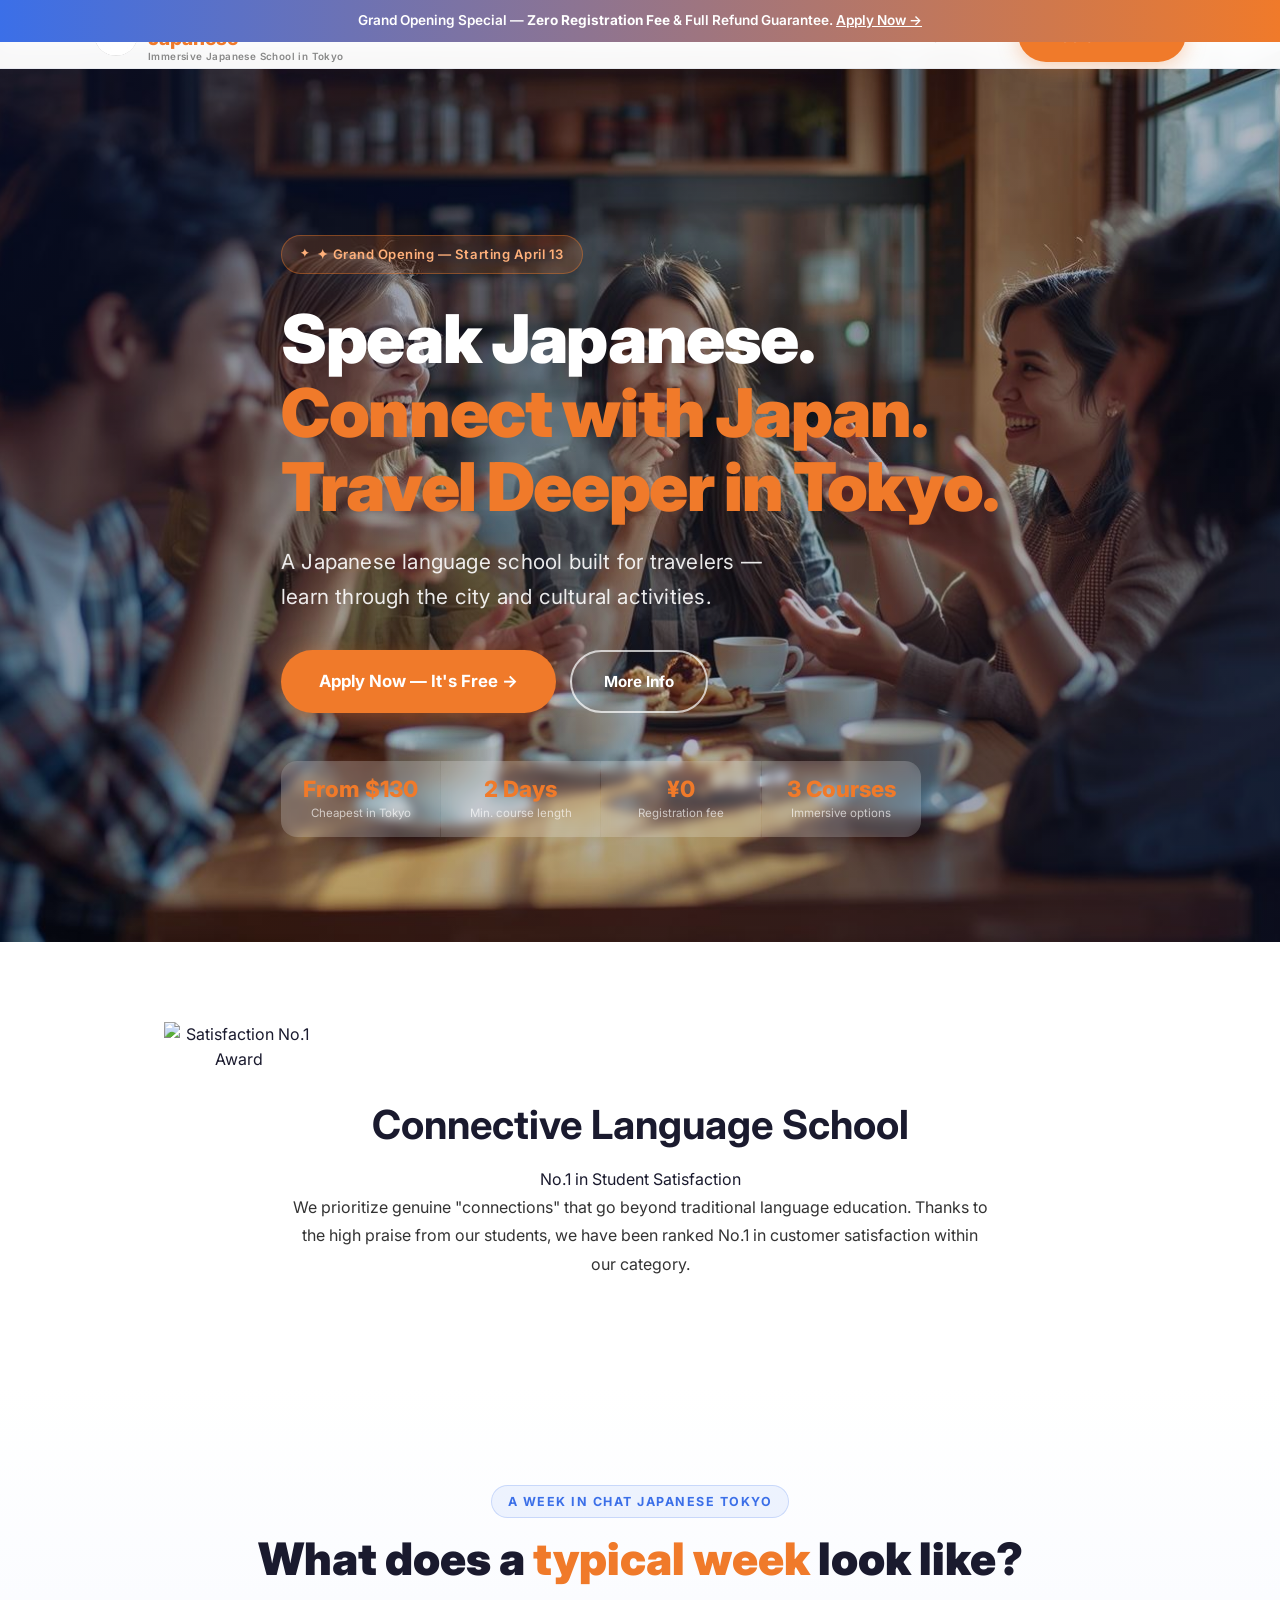
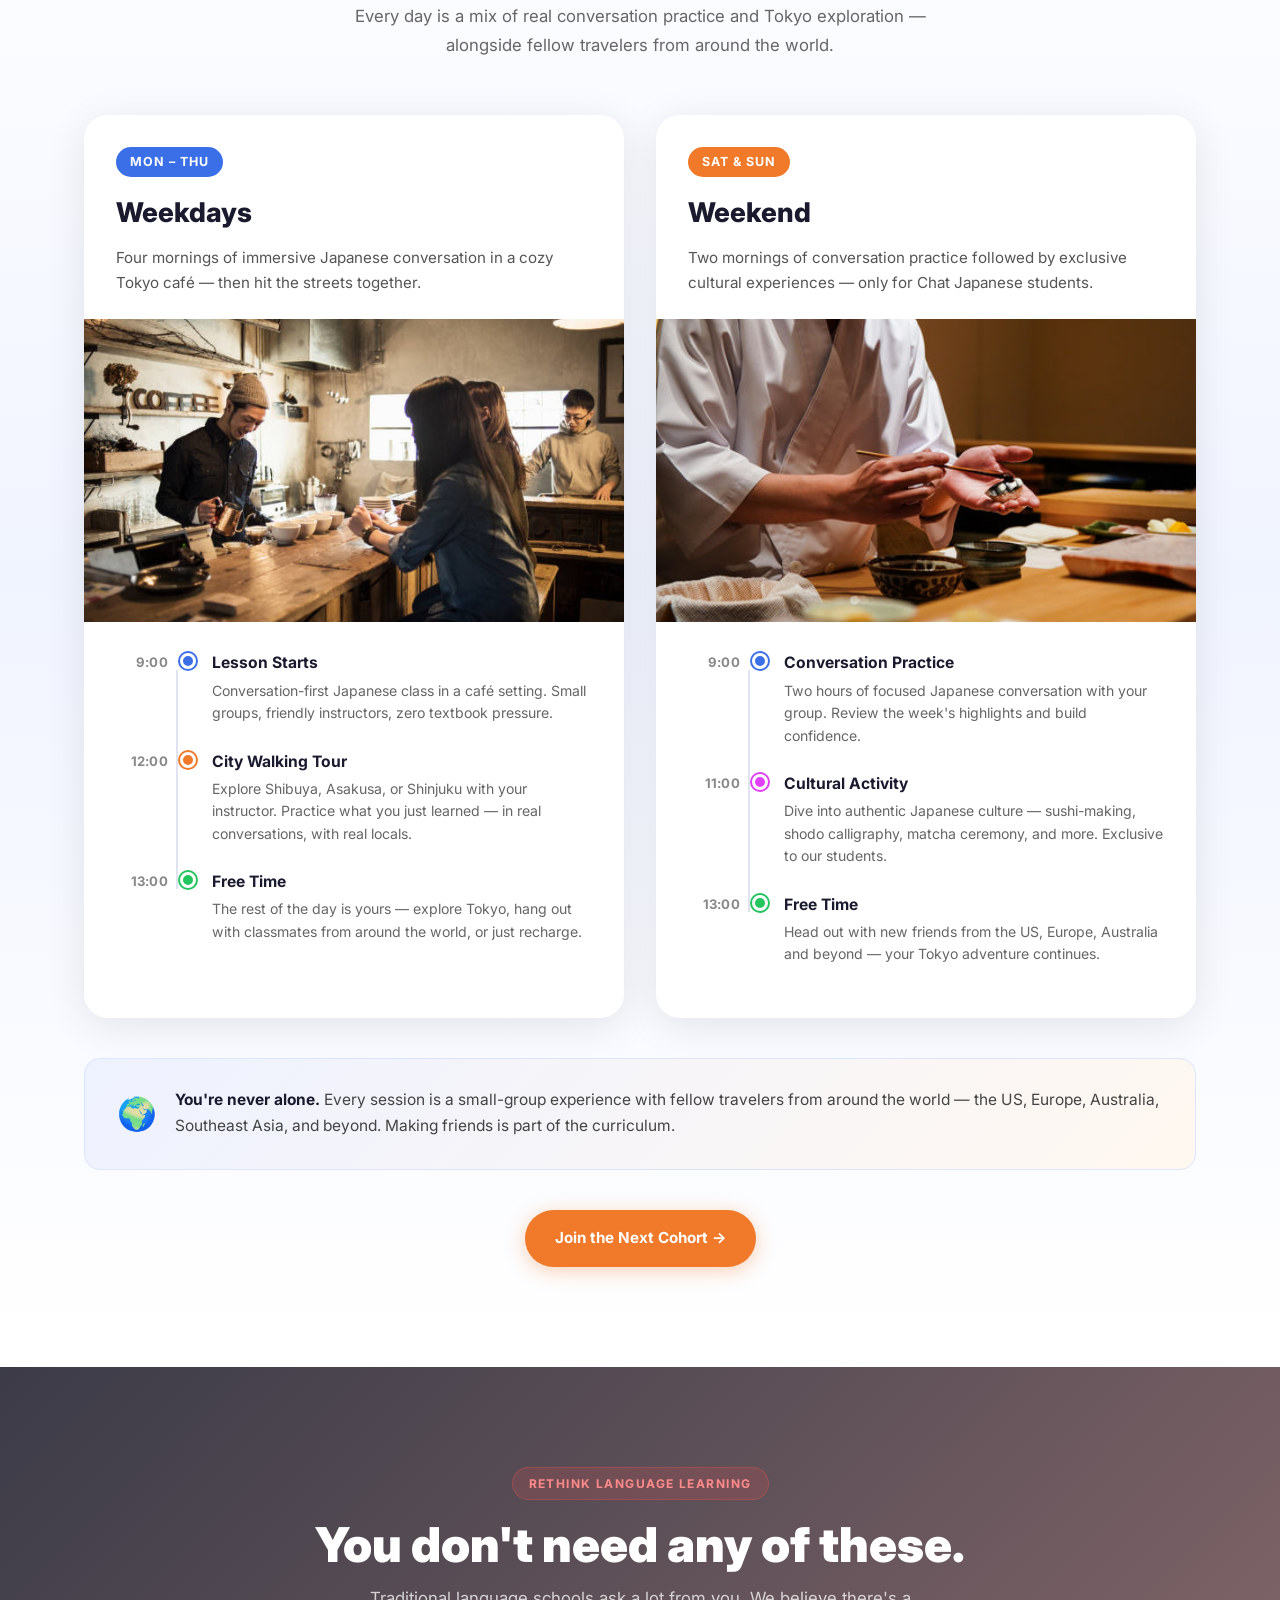
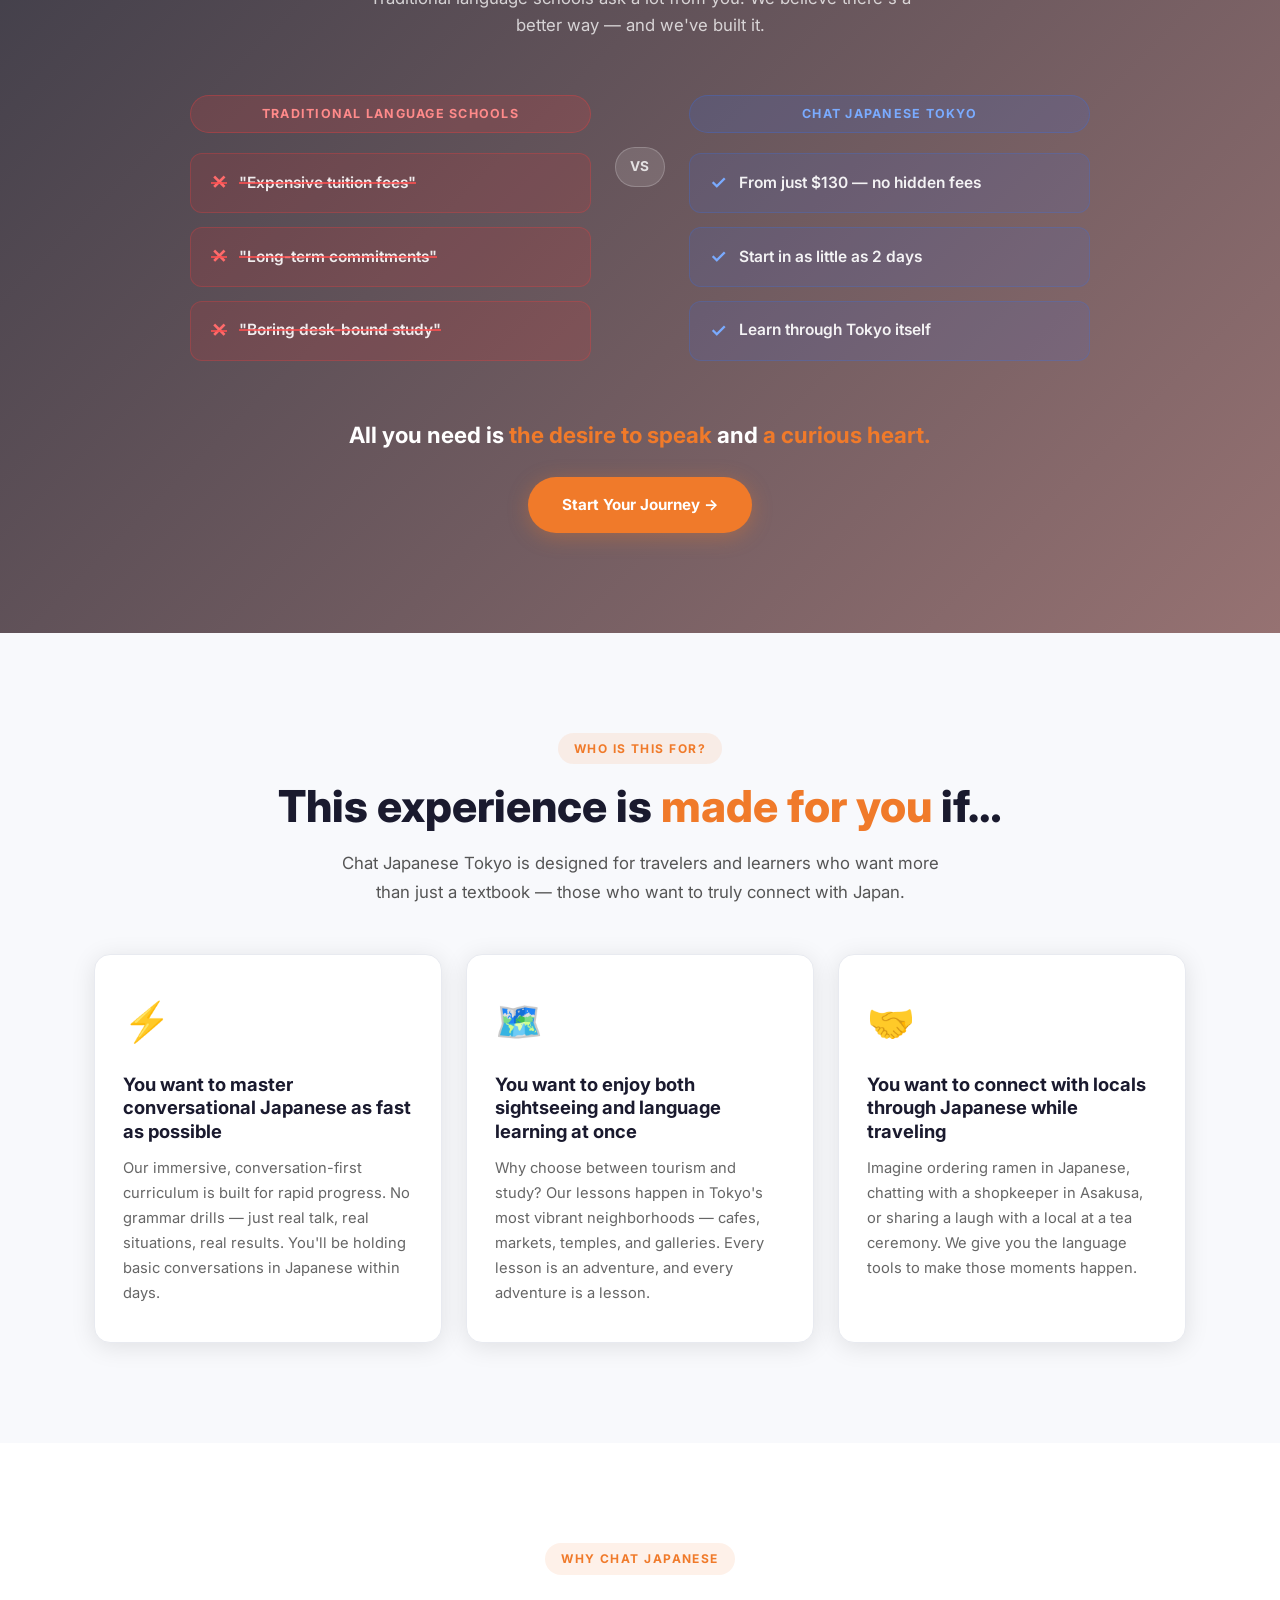
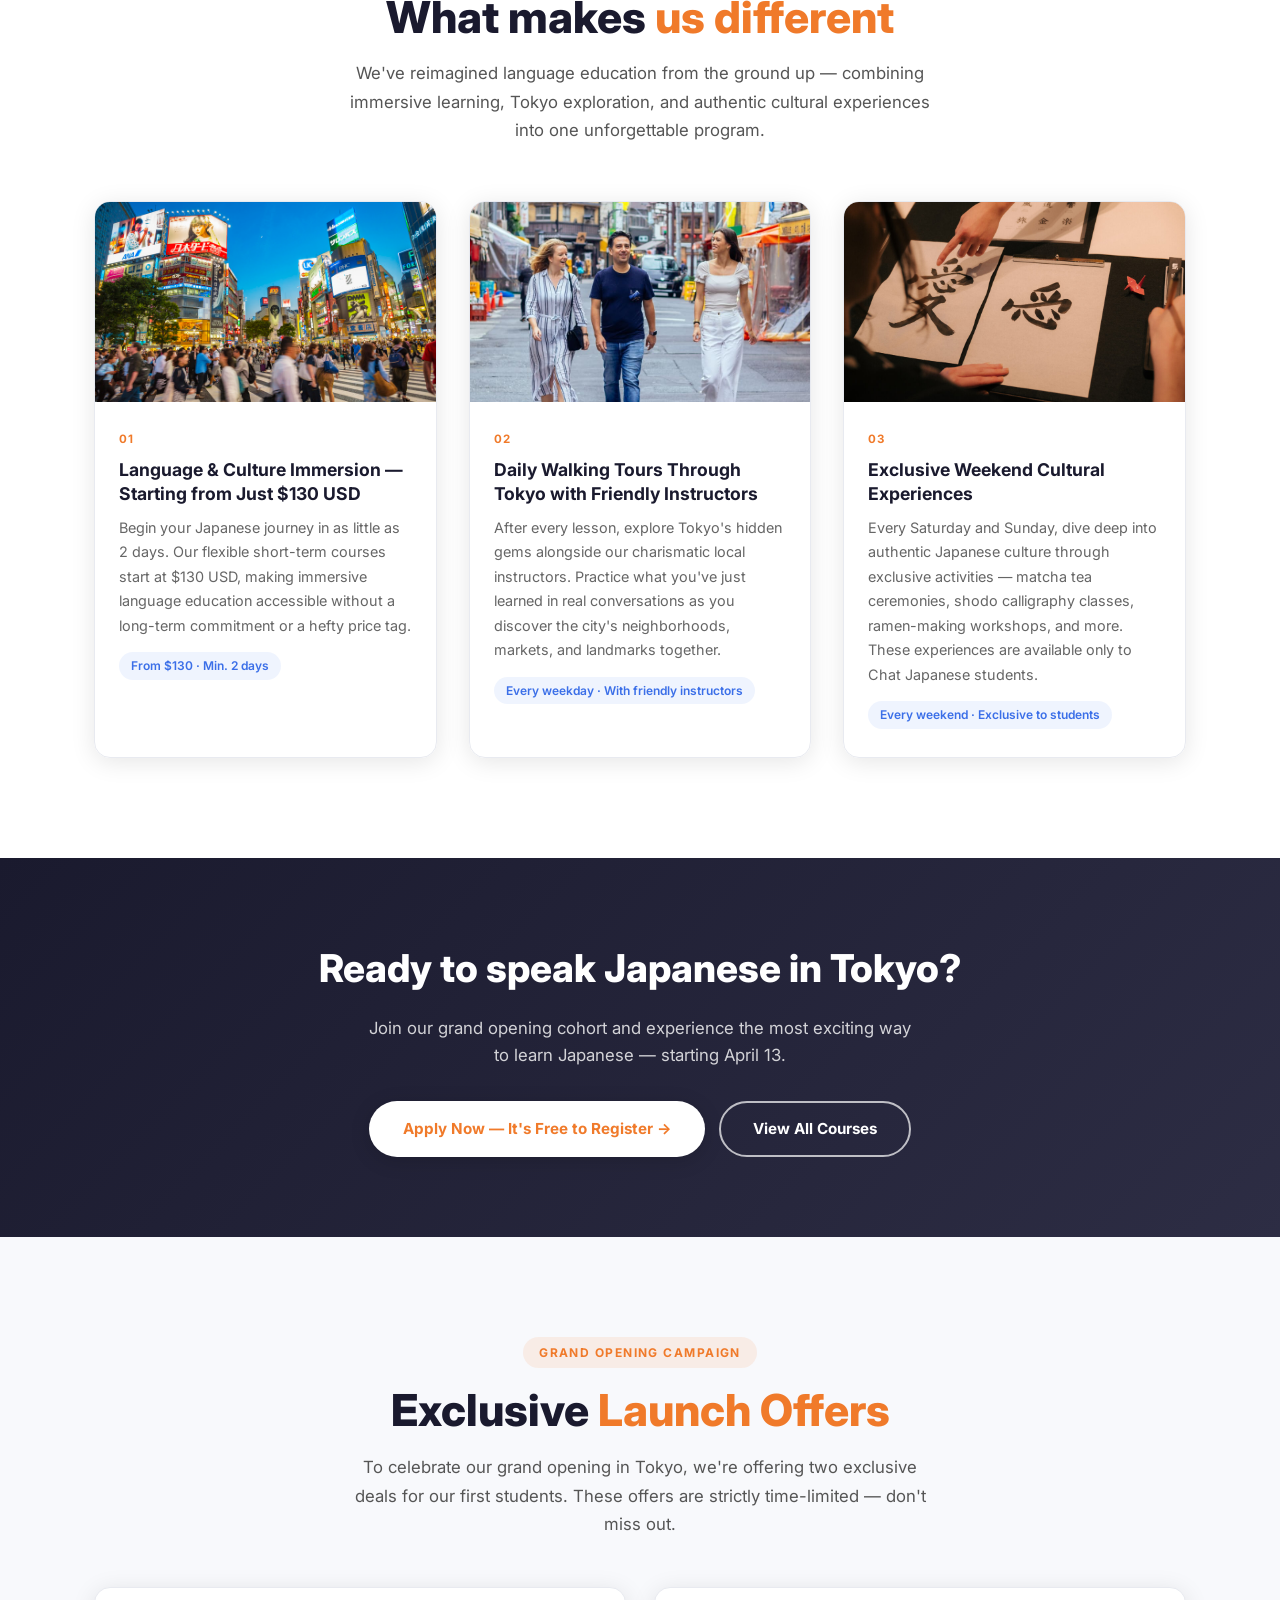
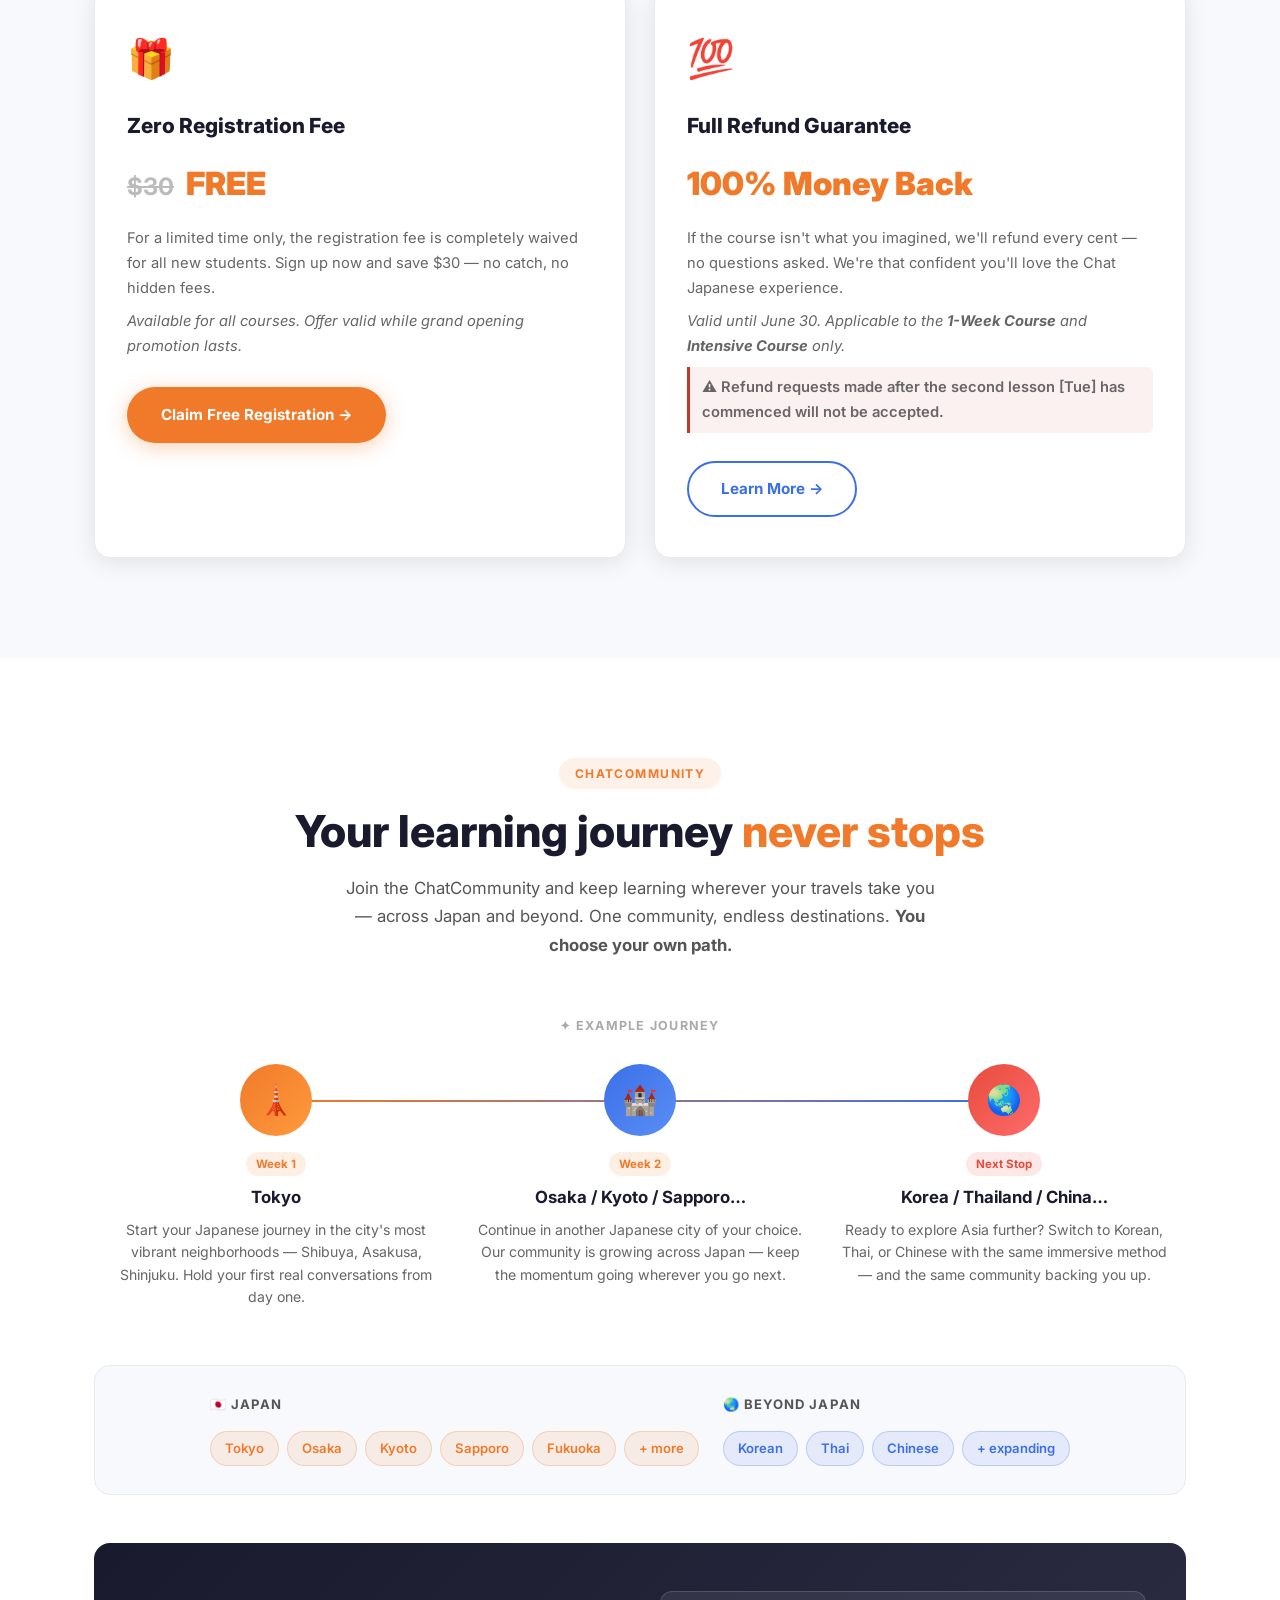
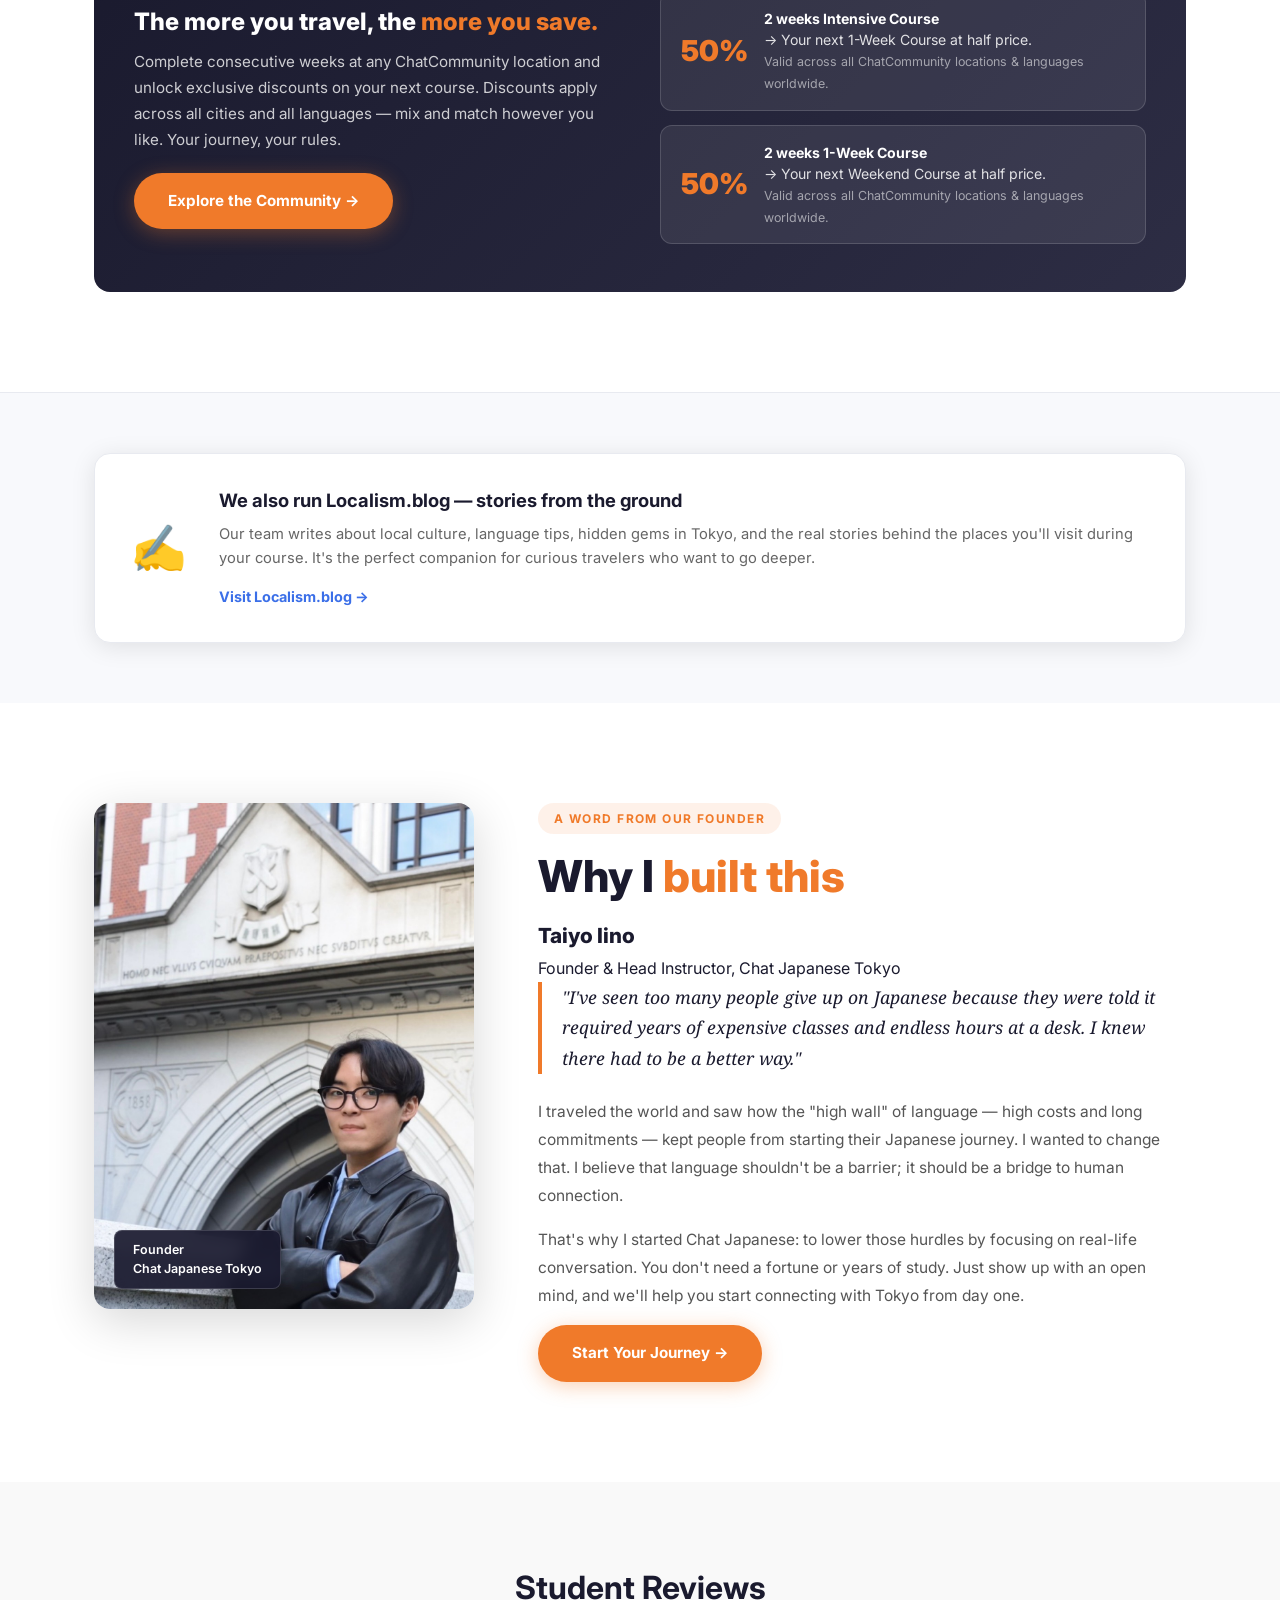
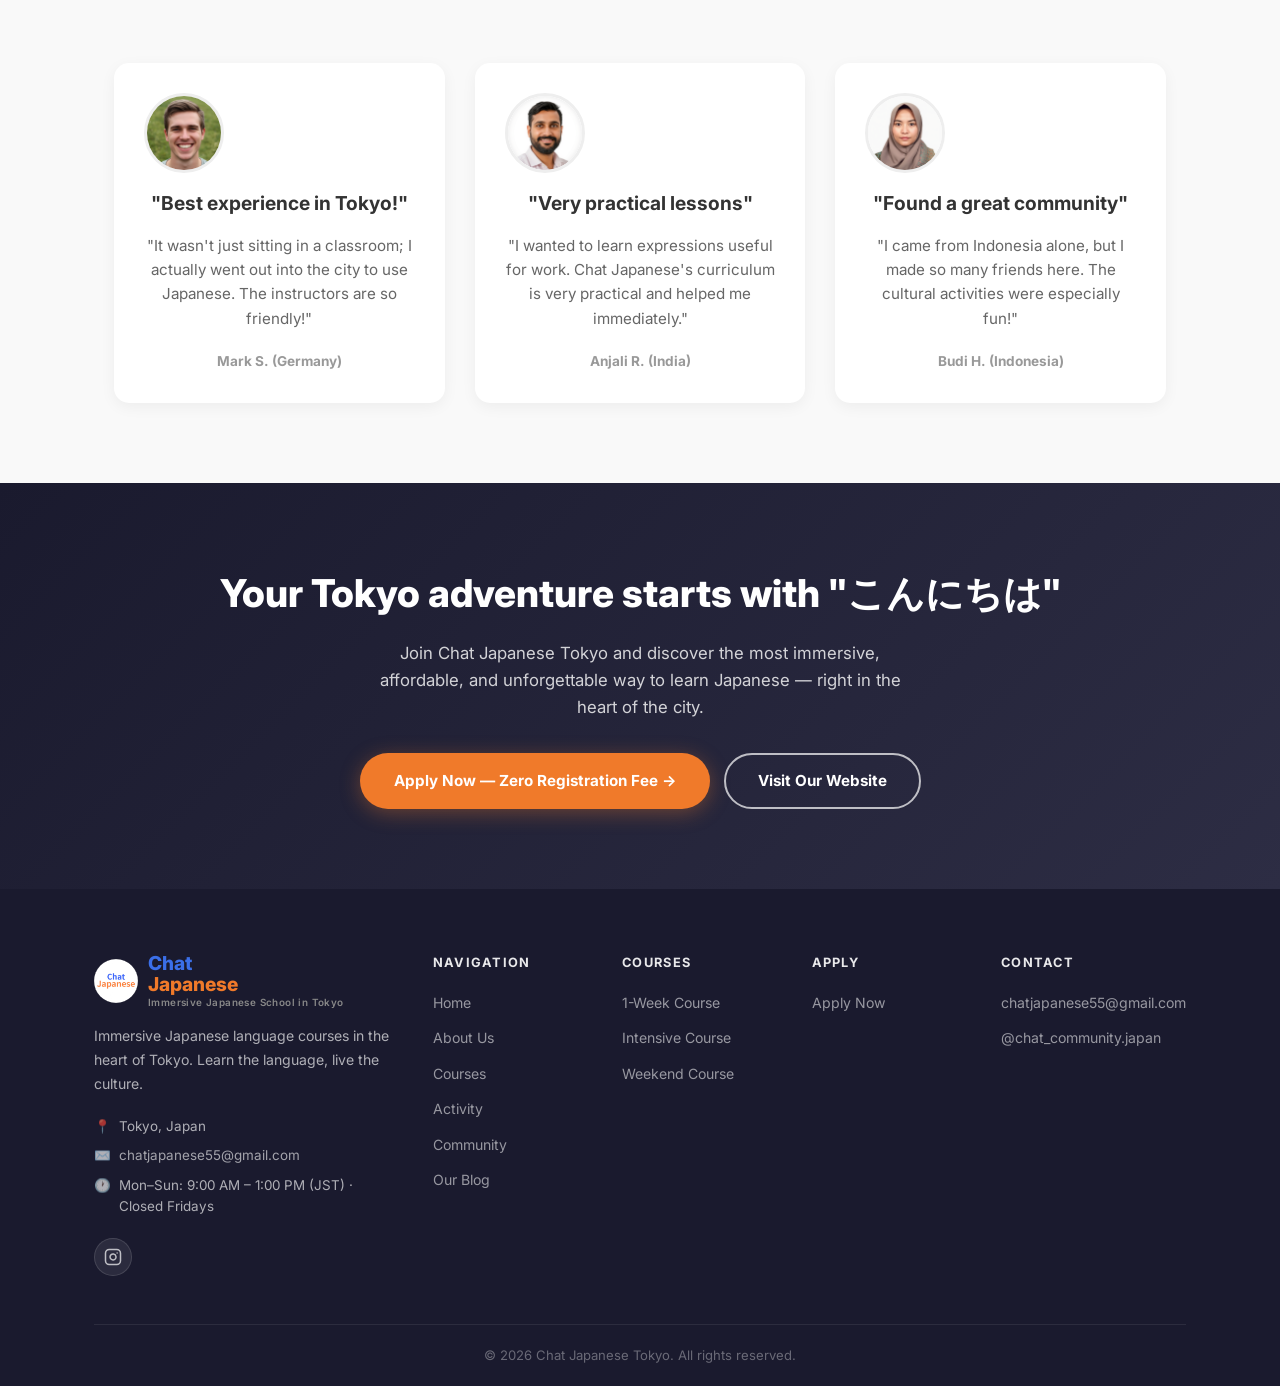
==== index.html @ 1a98b037 "Update index.html" ====
<!DOCTYPE html>
<html lang="en">
<head>
  <!-- Google Tag Manager -->
<script>(function(w,d,s,l,i){w[l]=w[l]||[];w[l].push({'gtm.start':
new Date().getTime(),event:'gtm.js'});var f=d.getElementsByTagName(s)[0],
j=d.createElement(s),dl=l!='dataLayer'?'&l='+l:'';j.async=true;j.src=
'https://www.googletagmanager.com/gtm.js?id='+i+dl;f.parentNode.insertBefore(j,f);
})(window,document,'script','dataLayer','GTM-TGNS5HM5');</script>
<!-- End Google Tag Manager -->
  
  <meta charset="UTF-8" />
  <meta name="viewport" content="width=device-width, initial-scale=1.0" />
  <meta name="description" content="Chat Japanese Tokyo – Immersive Japanese language & cultural courses in Tokyo. Starting from $130 USD. No prior knowledge needed. Learn Japanese through real conversations, daily walking tours, and exclusive weekend cultural experiences." />
  <meta name="keywords" content="Japanese language school Tokyo, learn Japanese Tokyo, Japanese immersion course, Japanese conversation course, Tokyo language school, study Japanese Japan, Japanese culture experience, short-term Japanese course" />
  <meta name="author" content="Chat Japanese Tokyo" />
  <meta name="robots" content="index, follow" />

  <!-- Open Graph / Social -->
  <meta property="og:type" content="website" />
  <meta property="og:url" content="https://chat-japanese.com/" />
  <meta property="og:title" content="Chat Japanese Tokyo – Speak Japanese. Feel the Culture." />
  <meta property="og:description" content="Immersive Japanese language courses in Tokyo. From $130 USD. No boring classrooms — learn through real conversations, walking tours, and cultural experiences." />
  <meta property="og:image" content="https://chat-japanese.com/hero-main.jpg" />

  <!-- Twitter Card -->
  <meta name="twitter:card" content="summary_large_image" />
  <meta name="twitter:title" content="Chat Japanese Tokyo – Speak Japanese. Feel the Culture." />
  <meta name="twitter:description" content="Immersive Japanese language courses in Tokyo. From $130 USD. No boring classrooms." />

  <!-- Canonical -->
  <link rel="canonical" href="https://chat-japanese.com/" />

  <!-- Favicons -->
  <!-- Favicon & App Icons -->
  <!-- Standard favicon for browsers -->
  <link rel="icon" type="image/x-icon" href="favicon.ico" />
  <link rel="shortcut icon" type="image/x-icon" href="favicon.ico" />
  
  <!-- Apple Touch Icon for iOS -->
  <link rel="apple-touch-icon" href="apple-touch-icon.png" />
  
  <!-- Android Web App Manifest -->
  <link rel="manifest" href="site.webmanifest" />
  
  <!-- Microsoft Tile Icon -->
  <meta name="msapplication-config" content="browserconfig.xml" />
  
  <!-- Theme Color for Browser UI -->
  <meta name="theme-color" content="#0099CC" />
  <meta name="apple-mobile-web-app-capable" content="yes" />
  <meta name="apple-mobile-web-app-status-bar-style" content="black-translucent" />
  <meta name="apple-mobile-web-app-title" content="ChatJapanese" />

  <!-- Fonts -->
  <link rel="preconnect" href="https://fonts.googleapis.com" />
  <link rel="preconnect" href="https://fonts.gstatic.com" crossorigin />
  <link href="https://fonts.googleapis.com/css2?family=Inter:wght@300;400;500;600;700;800;900&family=Noto+Serif:ital,wght@0,400;0,700;1,400&display=swap" rel="stylesheet" />

  <!-- Stylesheet -->
  <link rel="stylesheet" href="style.css" />

  <title>Chat Japanese Tokyo – Learn Real Japanese & Explore Tokyo</title>
</head>

<body>
  <!-- Google Tag Manager (noscript) -->
<noscript><iframe src="https://www.googletagmanager.com/ns.html?id=GTM-TGNS5HM5"
height="0" width="0" style="display:none;visibility:hidden"></iframe></noscript>
<!-- End Google Tag Manager (noscript) -->

  <!-- Announcement Bar -->
  <div class="announce-bar" role="banner">
    Grand Opening Special — <strong>Zero Registration Fee</strong> &amp; Full Refund Guarantee. <a href="https://docs.google.com/forms/d/e/1FAIpQLSfkHWtR_-m0zMf8J9Bl-w-AbaISAtG7qYep2QEXBAYAstfRnA/viewform?usp=header" target="_blank" rel="noopener">Apply Now →</a>
  </div>

  <!-- Header -->
  <header class="header" id="header">
    <div class="container">
      <div class="header-inner">
        <a href="https://chat-japanese.com" target="_blank" rel="noopener" class="logo">
          <img src="favicon.jpg" alt="Chat Japanese Logo" />
          <span class="logo-text">
            <span class="logo-chat">Chat</span>
            <span class="logo-japanese">Japanese</span>
            <span class="logo-subtitle">Immersive Japanese School in Tokyo</span>
          </span>
        </a>
        <nav class="nav" aria-label="Main navigation">
          <a href="https://chat-japanese.com" target="_blank" rel="noopener">Home</a>
          <a href="https://chat-japanese.com/#about" target="_blank" rel="noopener">About Us</a>
          <a href="https://chat-japanese.com/#courses" target="_blank" rel="noopener">Courses</a>
          <a href="https://chat-japanese.com/#activity" target="_blank" rel="noopener">Activity</a>
          <a href="https://www.chat-japanese.com/community/index.html" target="_blank" rel="noopener">Community</a>
          <a href="https://www.chat-communityjapan.com/" target="_blank" rel="noopener">Our Blog</a>
        </nav>
        <div class="header-cta">
          <a href="https://chat-japanese.com/apply/apply.html" target="_blank" rel="noopener" class="btn btn-primary">Apply Now →</a>
        </div>
        <button class="hamburger" id="hamburger" aria-label="Open menu" aria-expanded="false">
          <span></span><span></span><span></span>
        </button>
      </div>
    </div>
  </header>

  <!-- Mobile Menu -->
  <div class="mobile-menu" id="mobileMenu" role="navigation" aria-label="Mobile navigation">
    <a href="https://chat-japanese.com" target="_blank" rel="noopener">Home</a>
    <a href="https://chat-japanese.com/#about" target="_blank" rel="noopener">About Us</a>
    <a href="https://chat-japanese.com/#courses" target="_blank" rel="noopener">Courses</a>
    <a href="https://chat-japanese.com/#activity" target="_blank" rel="noopener">Activity</a>
    <a href="https://www.chat-japanese.com/community/index.html" target="_blank" rel="noopener">Community</a>
    <a href="https://www.chat-communityjapan.com/" target="_blank" rel="noopener">Our Blog</a>
    <a href="https://chat-japanese.com/apply/apply.html" target="_blank" rel="noopener" class="btn btn-primary">Apply Now →</a>
  </div>

 <!-- ===== HERO (Main Visual — Happy cafe conversation scene) ===== -->
    <section class="hero" aria-label="Hero section">
      <div class="hero-bg" role="img" aria-label="Foreigners enjoying Japanese conversation with locals in a Tokyo cafe"></div>
      <div class="hero-overlay"></div>
      <div class="container">
        <div class="hero-content">
          <div class="hero-badge">✦ Grand Opening — Starting April 13</div>

          <h1 class="hero-title">
            Speak Japanese.<br />
            <em>Connect with Japan.</em><br />
            <em>Travel Deeper in Tokyo.</em>
          </h1>

          <p class="hero-sub">
            A Japanese language school built for travelers —<br />
            learn through the city and cultural activities.
          </p>

          <div class="hero-actions">
            <a href="https://chat-japanese.com/apply/apply.html" target="_blank" rel="noopener" class="btn btn-primary btn-lg">Apply Now — It's Free →</a>
            <a href="https://chat-japanese.com" target="_blank" rel="noopener" class="btn btn-outline-white">More Info</a>
          </div>

          <div class="hero-stats">
            <div class="hero-stat-item">
              <div class="hero-stat-value">From $130</div>
              <div class="hero-stat-label">Cheapest in Tokyo</div>
            </div>
            <div class="hero-stat-item">
              <div class="hero-stat-value">2 Days</div>
              <div class="hero-stat-label">Min. course length</div>
            </div>
            <div class="hero-stat-item">
              <div class="hero-stat-value">¥0</div>
              <div class="hero-stat-label">Registration fee</div>
            </div>
            <div class="hero-stat-item">
              <div class="hero-stat-value">3 Courses</div>
              <div class="hero-stat-label">Immersive options</div>
            </div>
          </div>
        </div>
      </div>
    </section>
 <body>
   
<!-- ===== No.1 Connective Language School ===== -->
 <section id="award-section" class="award-section">
  <div class="overlay"></div> <div class="container">
    <img src="path/to/award-shield.png" alt="Satisfaction No.1 Award" class="award-image">
    
    <h2 class="award-title">Connective Language School</h2>
    <p class="award-subtitle">No.1 in Student Satisfaction</p>
    
    <p class="description">
      We prioritize genuine "connections" that go beyond traditional language education. 
      Thanks to the high praise from our students, we have been ranked <span class="highlight">No.1</span> in customer satisfaction within our category.
    </p>
  </div>　
</section>
   
<!-- ===== A WEEK IN CHAT JAPANESE TOKYO ===== -->
<section class="week-section" id="week" aria-labelledby="week-title">
  <div class="container">
    <div class="text-center fade-up">
      <span class="section-label">A Week in Chat Japanese Tokyo</span>
      <h2 class="section-title" id="week-title">What does a <span>typical week</span> look like?</h2>
      <p class="section-sub">Every day is a mix of real conversation practice and Tokyo exploration — alongside fellow travelers from around the world.</p>
    </div>

    <div class="week-grid">

      <!-- WEEKDAYS -->
      <div class="week-col weekdays-col">
        <div class="week-col-header">
          <div class="week-col-tag">Mon – Thu</div>
          <h3 class="week-col-title">Weekdays</h3>
          <p class="week-col-desc">Four mornings of immersive Japanese conversation in a cozy Tokyo café — then hit the streets together.</p>
        </div>

        <div class="week-photo-wrap">
          <img src="week-cafe-lesson.jpg" alt="Students learning Japanese together in a Tokyo cafe" loading="lazy" />
        </div>

        <div class="week-timeline">
          <div class="week-tl-item">
            <div class="week-tl-time">9:00</div>
            <div class="week-tl-dot blue"></div>
            <div class="week-tl-body">
              <div class="week-tl-label">Lesson Starts</div>
              <div class="week-tl-desc">Conversation-first Japanese class in a café setting. Small groups, friendly instructors, zero textbook pressure.</div>
            </div>
          </div>
          <div class="week-tl-item">
            <div class="week-tl-time">12:00</div>
            <div class="week-tl-dot orange"></div>
            <div class="week-tl-body">
              <div class="week-tl-label">City Walking Tour</div>
              <div class="week-tl-desc">Explore Shibuya, Asakusa, or Shinjuku with your instructor. Practice what you just learned — in real conversations, with real locals.</div>
            </div>
          </div>
          <div class="week-tl-item">
            <div class="week-tl-time">13:00</div>
            <div class="week-tl-dot green"></div>
            <div class="week-tl-body">
              <div class="week-tl-label">Free Time</div>
              <div class="week-tl-desc">The rest of the day is yours — explore Tokyo, hang out with classmates from around the world, or just recharge.</div>
            </div>
          </div>
        </div>
      </div>

      <!-- WEEKEND -->
      <div class="week-col weekend-col">
        <div class="week-col-header">
          <div class="week-col-tag weekend-tag">Sat &amp; Sun</div>
          <h3 class="week-col-title">Weekend</h3>
          <p class="week-col-desc">Two mornings of conversation practice followed by exclusive cultural experiences — only for Chat Japanese students.</p>
        </div>

        <div class="week-photo-wrap">
          <img src="week-sushi.jpg" alt="Sushi making class with instructor in Tokyo" loading="lazy" />
        </div>

        <div class="week-timeline">
          <div class="week-tl-item">
            <div class="week-tl-time">9:00</div>
            <div class="week-tl-dot blue"></div>
            <div class="week-tl-body">
              <div class="week-tl-label">Conversation Practice</div>
              <div class="week-tl-desc">Two hours of focused Japanese conversation with your group. Review the week's highlights and build confidence.</div>
            </div>
          </div>
          <div class="week-tl-item">
            <div class="week-tl-time">11:00</div>
            <div class="week-tl-dot pink"></div>
            <div class="week-tl-body">
              <div class="week-tl-label">Cultural Activity</div>
              <div class="week-tl-desc">Dive into authentic Japanese culture — sushi-making, shodo calligraphy, matcha ceremony, and more. Exclusive to our students.</div>
            </div>
          </div>
          <div class="week-tl-item">
            <div class="week-tl-time">13:00</div>
            <div class="week-tl-dot green"></div>
            <div class="week-tl-body">
              <div class="week-tl-label">Free Time</div>
              <div class="week-tl-desc">Head out with new friends from the US, Europe, Australia and beyond — your Tokyo adventure continues.</div>
            </div>
          </div>
        </div>
      </div>

    </div><!-- /week-grid -->

    <div class="week-group-note fade-up">
      <div class="week-group-icon">🌍</div>
      <div>
        <strong>You're never alone.</strong>
        Every session is a small-group experience with fellow travelers from around the world — the US, Europe, Australia, Southeast Asia, and beyond. Making friends is part of the curriculum.
      </div>
    </div>

    <div class="text-center fade-up" style="margin-top:40px">
      <a href="https://chat-japanese.com/apply/apply.html" target="_blank" rel="noopener" class="btn btn-primary">Join the Next Cohort →</a>
    </div>
  </div>
</section>


    <!-- ===== STOP SECTION (2nd visual — 悩んでいる女性背景) ===== -->
    <section class="stop-section" id="stop" aria-labelledby="stop-title">
      <div class="stop-overlay"></div>
      <div class="container stop-content">
        <div class="stop-intro fade-up">
          <span class="section-label">Rethink Language Learning</span>
          <h2 id="stop-title">You don't need any of these.</h2>
          <p>Traditional language schools ask a lot from you. We believe there's a better way — and we've built it.</p>
        </div>

        <div class="stop-compare fade-up">
          <!-- Left: Traditional (BAD) -->
          <div>
            <div class="stop-col-label old">Traditional Language Schools</div>
            <div class="stop-col">
              <div class="stop-item bad">
                <span class="stop-icon">✕</span>
                <span>"Expensive tuition fees"</span>
              </div>
              <div class="stop-item bad">
                <span class="stop-icon">✕</span>
                <span>"Long-term commitments"</span>
              </div>
              <div class="stop-item bad">
                <span class="stop-icon">✕</span>
                <span>"Boring desk-bound study"</span>
              </div>
            </div>
          </div>

          <!-- Center: VS -->
          <div class="stop-vs">
            <div class="stop-vs-badge">VS</div>
          </div>

          <!-- Right: Chat Japanese (GOOD) -->
          <div>
            <div class="stop-col-label new">Chat Japanese Tokyo</div>
            <div class="stop-col">
              <div class="stop-item good">
                <span class="stop-icon">✓</span>
                <span>From just $130 — no hidden fees</span>
              </div>
              <div class="stop-item good">
                <span class="stop-icon">✓</span>
                <span>Start in as little as 2 days</span>
              </div>
              <div class="stop-item good">
                <span class="stop-icon">✓</span>
                <span>Learn through Tokyo itself</span>
              </div>
            </div>
          </div>
        </div>

        <div class="stop-cta fade-up">
          <p>All you need is <em>the desire to speak</em> and <em>a curious heart.</em></p>
          <a href="https://chat-japanese.com/apply/apply.html" target="_blank" rel="noopener" class="btn btn-primary">Start Your Journey →</a>
        </div>
      </div>
    </section>

    <!-- ===== WHO IS IT FOR ===== -->
    <section class="for-who" id="for-who" aria-labelledby="for-who-title">
      <div class="container">
        <div class="text-center fade-up">
          <span class="section-label">Who Is This For?</span>
          <h2 class="section-title" id="for-who-title">This experience is <span>made for you</span> if…</h2>
          <p class="section-sub">Chat Japanese Tokyo is designed for travelers and learners who want more than just a textbook — those who want to truly connect with Japan.</p>
        </div>
        <div class="for-who-grid">
          <div class="for-who-card fade-up">
            <div class="for-who-icon">⚡</div>
            <h3>You want to master conversational Japanese as fast as possible</h3>
            <p>Our immersive, conversation-first curriculum is built for rapid progress. No grammar drills — just real talk, real situations, real results. You'll be holding basic conversations in Japanese within days.</p>
          </div>
          <div class="for-who-card fade-up">
            <div class="for-who-icon">🗺️</div>
            <h3>You want to enjoy both sightseeing and language learning at once</h3>
            <p>Why choose between tourism and study? Our lessons happen in Tokyo's most vibrant neighborhoods — cafes, markets, temples, and galleries. Every lesson is an adventure, and every adventure is a lesson.</p>
          </div>
          <div class="for-who-card fade-up">
            <div class="for-who-icon">🤝</div>
            <h3>You want to connect with locals through Japanese while traveling</h3>
            <p>Imagine ordering ramen in Japanese, chatting with a shopkeeper in Asakusa, or sharing a laugh with a local at a tea ceremony. We give you the language tools to make those moments happen.</p>
          </div>
        </div>
      </div>
    </section>

    <!-- ===== BENEFITS ===== -->
    <section class="benefits" id="benefits" aria-labelledby="benefits-title">
      <div class="container">
        <div class="text-center fade-up">
          <span class="section-label">Why Chat Japanese</span>
          <h2 class="section-title" id="benefits-title">What makes <span>us different</span></h2>
          <p class="section-sub">We've reimagined language education from the ground up — combining immersive learning, Tokyo exploration, and authentic cultural experiences into one unforgettable program.</p>
        </div>
        <div class="benefits-grid">
          <div class="benefit-card fade-up">
            <img src="tokyo-city.jpg" alt="Tokyo cityscape" class="benefit-img" loading="lazy" />
            <div class="benefit-body">
              <div class="benefit-num">01</div>
              <h3>Language &amp; Culture Immersion — Starting from Just $130 USD</h3>
              <p>Begin your Japanese journey in as little as 2 days. Our flexible short-term courses start at $130 USD, making immersive language education accessible without a long-term commitment or a hefty price tag.</p>
              <span class="benefit-tag">From $130 · Min. 2 days</span>
            </div>
          </div>
          <div class="benefit-card fade-up">
            <img src="walking-tour.jpg" alt="Walking tour through Tokyo with instructor" class="benefit-img" loading="lazy" />
            <div class="benefit-body">
              <div class="benefit-num">02</div>
              <h3>Daily Walking Tours Through Tokyo with Friendly Instructors</h3>
              <p>After every lesson, explore Tokyo's hidden gems alongside our charismatic local instructors. Practice what you've just learned in real conversations as you discover the city's neighborhoods, markets, and landmarks together.</p>
              <span class="benefit-tag">Every weekday · With friendly instructors</span>
            </div>
          </div>
          <div class="benefit-card fade-up">
            <img src="tea-ceremony.jpg" alt="Matcha tea ceremony cultural experience" class="benefit-img" loading="lazy" />
            <div class="benefit-body">
              <div class="benefit-num">03</div>
              <h3>Exclusive Weekend Cultural Experiences</h3>
              <p>Every Saturday and Sunday, dive deep into authentic Japanese culture through exclusive activities — matcha tea ceremonies, shodo calligraphy classes, ramen-making workshops, and more. These experiences are available only to Chat Japanese students.</p>
              <span class="benefit-tag">Every weekend · Exclusive to students</span>
            </div>
          </div>
        </div>
      </div>
    </section>

    <!-- ===== CTA BAND 1 ===== -->
    <section class="cta-band" style="background: linear-gradient(135deg, #1a1a2e 0%, #2d2d44 100%);" aria-label="Call to action">
      <div class="container">
        <h2>Ready to speak Japanese in Tokyo?</h2>
        <p>Join our grand opening cohort and experience the most exciting way to learn Japanese — starting April 13.</p>
        <div class="btn-group">
          <a href="https://chat-japanese.com/apply/apply.html" target="_blank" rel="noopener" class="btn btn-white">Apply Now — It's Free to Register →</a>
          <a href="https://chat-japanese.com/#courses" target="_blank" rel="noopener" class="btn btn-outline-white">View All Courses</a>
        </div>
      </div>
    </section>

    <!-- ===== CAMPAIGN ===== -->
    <section class="campaign" id="campaign" aria-labelledby="campaign-title">
      <div class="container">
        <div class="text-center fade-up">
          <span class="section-label">Grand Opening Campaign</span>
          <h2 class="section-title" id="campaign-title">Exclusive <span>Launch Offers</span></h2>
          <p class="section-sub">To celebrate our grand opening in Tokyo, we're offering two exclusive deals for our first students. These offers are strictly time-limited — don't miss out.</p>
        </div>
        <div class="campaign-grid">
          <!-- Campaign 1 -->
          <div class="campaign-card fade-up">
            <div class="campaign-icon">🎁</div>
            <h3>Zero Registration Fee</h3>
            <div class="campaign-price">
              <span class="price-old">$30</span>
              <span class="price-new">FREE</span>
            </div>
            <p>For a limited time only, the registration fee is completely waived for all new students. Sign up now and save $30 — no catch, no hidden fees.</p>
            <p class="campaign-note">Available for all courses. Offer valid while grand opening promotion lasts.</p>
            <a href="https://chat-japanese.com/apply/apply.html" target="_blank" rel="noopener" class="btn btn-primary" style="margin-top:20px;">Claim Free Registration →</a>
          </div>

          <!-- Campaign 2 -->
          <div class="campaign-card fade-up">
            <div class="campaign-icon">💯</div>
            <h3>Full Refund Guarantee</h3>
            <div class="campaign-price">
              <span class="price-new">100% Money Back</span>
            </div>
            <p>If the course isn't what you imagined, we'll refund every cent — no questions asked. We're that confident you'll love the Chat Japanese experience.</p>
            <p class="campaign-note">Valid until June 30. Applicable to the <strong>1-Week Course</strong> and <strong>Intensive Course</strong> only.</p>
            <p class="campaign-refund-note">⚠ Refund requests made after the second lesson [Tue] has commenced will not be accepted.</p>
            <a href="https://www.chat-japanese.com/" target="_blank" rel="noopener" class="btn btn-secondary" style="margin-top:20px;">Learn More →</a>
          </div>
        </div>
      </div>
    </section>

    <!-- ===== COMMUNITY SECTION ===== -->
    <section class="community-section" id="community" aria-labelledby="community-title">
      <div class="container">
        <div class="text-center fade-up">
          <span class="section-label">ChatCommunity</span>
          <h2 class="section-title" id="community-title">Your learning journey <span>never stops</span></h2>
          <p class="section-sub">Join the ChatCommunity and keep learning wherever your travels take you — across Japan and beyond. One community, endless destinations. <strong>You choose your own path.</strong></p>
        </div>

        <div class="community-journey">

          <!-- Example Journey -->
          <div class="community-example fade-up">
            <div class="community-example-label">✦ Example Journey</div>
            <div class="journey-steps">
              <div class="journey-step">
                <div class="journey-step-dot tokyo">🗼</div>
                <span class="step-tag japan">Week 1</span>
                <h3>Tokyo</h3>
                <p>Start your Japanese journey in the city's most vibrant neighborhoods — Shibuya, Asakusa, Shinjuku. Hold your first real conversations from day one.</p>
              </div>
              <div class="journey-step">
                <div class="journey-step-dot osaka">🏰</div>
                <span class="step-tag japan">Week 2</span>
                <h3>Osaka / Kyoto / Sapporo…</h3>
                <p>Continue in another Japanese city of your choice. Our community is growing across Japan — keep the momentum going wherever you go next.</p>
              </div>
              <div class="journey-step">
                <div class="journey-step-dot korea">🌏</div>
                <span class="step-tag korea">Next Stop</span>
                <h3>Korea / Thailand / China…</h3>
                <p>Ready to explore Asia further? Switch to Korean, Thai, or Chinese with the same immersive method — and the same community backing you up.</p>
              </div>
            </div>
          </div>

          <!-- Destination Tags -->
          <div class="community-tags-wrap fade-up">
            <div class="community-tags-group">
              <div class="community-tags-title">🇯🇵 Japan</div>
              <div class="community-tags">
                <span class="ctag">Tokyo</span>
                <span class="ctag">Osaka</span>
                <span class="ctag">Kyoto</span>
                <span class="ctag">Sapporo</span>
                <span class="ctag">Fukuoka</span>
                <span class="ctag">+ more</span>
              </div>
            </div>
            <div class="community-tags-group">
              <div class="community-tags-title">🌏 Beyond Japan</div>
              <div class="community-tags">
                <span class="ctag ctag-global">Korean</span>
                <span class="ctag ctag-global">Thai</span>
                <span class="ctag ctag-global">Chinese</span>
                <span class="ctag ctag-global">+ expanding</span>
              </div>
            </div>
          </div>

          <!-- Discount Box -->
          <div class="community-discount fade-up">
            <div>
              <h3>The more you travel, the <span>more you save.</span></h3>
              <p>Complete consecutive weeks at any ChatCommunity location and unlock exclusive discounts on your next course. Discounts apply across all cities and all languages — mix and match however you like. Your journey, your rules.</p>
              <a href="https://www.chat-japanese.com/community/index.html" target="_blank" rel="noopener" class="btn btn-primary">Explore the Community →</a>
            </div>
            <div class="discount-badges">
              <div class="discount-badge">
                <div class="discount-badge-pct">50%</div>
                <div class="discount-badge-text">
                  <strong>2 weeks Intensive Course</strong><br />
                  → Your next 1-Week Course at half price.<br />
                  <span style="font-size:0.78rem; color:rgba(255,255,255,0.55);">Valid across all ChatCommunity locations &amp; languages worldwide.</span>
                </div>
              </div>
              <div class="discount-badge">
                <div class="discount-badge-pct">50%</div>
                <div class="discount-badge-text">
                  <strong>2 weeks 1-Week Course</strong><br />
                  → Your next Weekend Course at half price.<br />
                  <span style="font-size:0.78rem; color:rgba(255,255,255,0.55);">Valid across all ChatCommunity locations &amp; languages worldwide.</span>
                </div>
              </div>
            </div>
          </div>
        </div>
      </div>
    </section>

    <!-- ===== BLOG SECTION ===== -->
    <section class="blog-section" id="blog" aria-labelledby="blog-title">
      <div class="container">
        <div class="blog-inner fade-up">
          <div class="blog-icon">✍️</div>
          <div class="blog-text">
            <h3 id="blog-title">We also run <strong>Localism.blog</strong> — stories from the ground</h3>
            <p>Our team writes about local culture, language tips, hidden gems in Tokyo, and the real stories behind the places you'll visit during your course. It's the perfect companion for curious travelers who want to go deeper.</p>
            <a href="https://www.chat-communityjapan.com/" target="_blank" rel="noopener" class="blog-link">Visit Localism.blog →</a>
          </div>
        </div>
      </div>
    </section>

    <!-- ===== FOUNDER ===== -->
    <section class="founder" id="founder" aria-labelledby="founder-title">
      <div class="container">
        <div class="founder-inner">
          <div class="founder-img-wrap fade-up">
            <img src="founder.jpg" alt="Taiyo Iino, Founder of Chat Japanese Tokyo" class="founder-img" loading="lazy" />
            <div class="founder-badge">
              Founder<br />Chat Japanese Tokyo
            </div>
          </div>
          <div class="founder-content fade-up">
            <span class="section-label">A Word from Our Founder</span>
            <h2 class="section-title" id="founder-title">Why I <span>built this</span></h2>
            <p class="founder-name">Taiyo Iino</p>
            <p class="founder-title-text">Founder &amp; Head Instructor, Chat Japanese Tokyo</p>
            <blockquote class="founder-quote">
              "I've seen too many people give up on Japanese because they were told it required years of expensive classes and endless hours at a desk. I knew there had to be a better way."
            </blockquote>
            <p class="founder-message">
              I traveled the world and saw how the "high wall" of language — high costs and long commitments — kept people from starting their Japanese journey. I wanted to change that. I believe that language shouldn't be a barrier; it should be a bridge to human connection.
            </p>
            <p class="founder-message">
              That's why I started Chat Japanese: to lower those hurdles by focusing on real-life conversation. You don't need a fortune or years of study. Just show up with an open mind, and we'll help you start connecting with Tokyo from day one.
            </p>
            <a href="https://chat-japanese.com/apply/apply.html" target="_blank" rel="noopener" class="btn btn-primary">Start Your Journey →</a>
          </div>
        </div>
      </div>
    </section>

     <!-- ===== review ===== -->
    <section id="review-section" class="review-section">
  <div class="container">
    <h2>Student Reviews</h2>
    <div class="review-container">
      
      <div class="review-box">
        <div class="icon-wrapper">
          <img src="student1.jpg" alt="Student from Europe">
        </div>
        <h3>"Best experience in Tokyo!"</h3>
        <p>"It wasn't just sitting in a classroom; I actually went out into the city to use Japanese. The instructors are so friendly!"</p>
        <span class="student-name">Mark S. (Germany)</span>
      </div>

      <div class="review-box">
        <div class="icon-wrapper">
          <img src="student2.jpg" alt="Student from India">
        </div>
        <h3>"Very practical lessons"</h3>
        <p>"I wanted to learn expressions useful for work. Chat Japanese's curriculum is very practical and helped me immediately."</p>
        <span class="student-name">Anjali R. (India)</span>
      </div>

      <div class="review-box">
        <div class="icon-wrapper">
          <img src="student3.jpg" alt="Student from Indonesia">
        </div>
        <h3>"Found a great community"</h3>
        <p>"I came from Indonesia alone, but I made so many friends here. The cultural activities were especially fun!"</p>
        <span class="student-name">Budi H. (Indonesia)</span>
      </div>

    </div>
  </div>
</section> 
   
    <!-- ===== FINAL CTA ===== -->
    <section class="cta-band" style="background: linear-gradient(135deg, #1a1a2e 0%, #2d2d44 100%);" aria-label="Final call to action">
      <div class="container">
        <h2>Your Tokyo adventure starts with "こんにちは"</h2>
        <p>Join Chat Japanese Tokyo and discover the most immersive, affordable, and unforgettable way to learn Japanese — right in the heart of the city.</p>
        <div class="btn-group">
          <a href="https://chat-japanese.com/apply/apply.html" target="_blank" rel="noopener" class="btn btn-primary">Apply Now — Zero Registration Fee →</a>
          <a href="https://chat-japanese.com" target="_blank" rel="noopener" class="btn btn-outline-white">Visit Our Website</a>
        </div>
      </div>
    </section>

  </main>

  <!-- Footer -->
  <footer class="footer" aria-label="Site footer">
    <div class="container">
      <div class="footer-grid">
        <div class="footer-brand">
          <a href="https://chat-japanese.com" target="_blank" rel="noopener" class="logo">
            <img src="favicon.jpg" alt="Chat Japanese Logo" />
            <span class="logo-text">
              <span class="logo-chat">Chat</span>
              <span class="logo-japanese">Japanese</span>
              <span class="logo-subtitle">Immersive Japanese School in Tokyo</span>
            </span>
          </a>
          <p>Immersive Japanese language courses in the heart of Tokyo. Learn the language, live the culture.</p>
          <div class="footer-contact-item"><span>📍</span><span>Tokyo, Japan</span></div>
          <div class="footer-contact-item"><span>✉️</span><a href="mailto:chatjapanese55@gmail.com" style="color:rgba(255,255,255,0.6);">chatjapanese55@gmail.com</a></div>
          <div class="footer-contact-item"><span>🕐</span><span>Mon–Sun: 9:00 AM – 1:00 PM (JST) · Closed Fridays</span></div>
          <div class="footer-social">
            <a href="https://www.instagram.com/chat_community.japan" target="_blank" rel="noopener" aria-label="Instagram">
              <svg xmlns="http://www.w3.org/2000/svg" width="18" height="18" viewBox="0 0 24 24" fill="none" stroke="currentColor" stroke-width="2" stroke-linecap="round" stroke-linejoin="round"><rect x="2" y="2" width="20" height="20" rx="5" ry="5"/><path d="M16 11.37A4 4 0 1 1 12.63 8 4 4 0 0 1 16 11.37z"/><line x1="17.5" y1="6.5" x2="17.51" y2="6.5"/></svg>
            </a>
          </div>
        </div>
        <div class="footer-col">
          <h4>Navigation</h4>
          <ul>
            <li><a href="https://chat-japanese.com" target="_blank" rel="noopener">Home</a></li>
            <li><a href="https://chat-japanese.com/#about" target="_blank" rel="noopener">About Us</a></li>
            <li><a href="https://chat-japanese.com/#courses" target="_blank" rel="noopener">Courses</a></li>
            <li><a href="https://chat-japanese.com/#activity" target="_blank" rel="noopener">Activity</a></li>
            <li><a href="https://www.chat-japanese.com/community/index.html" target="_blank" rel="noopener">Community</a></li>
            <li><a href="https://www.chat-communityjapan.com/" target="_blank" rel="noopener">Our Blog</a></li>
          </ul>
        </div>
        <div class="footer-col">
          <h4>Courses</h4>
          <ul>
            <li><a href="https://chat-japanese.com/#courses" target="_blank" rel="noopener">1-Week Course</a></li>
            <li><a href="https://chat-japanese.com/#courses" target="_blank" rel="noopener">Intensive Course</a></li>
            <li><a href="https://chat-japanese.com/#courses" target="_blank" rel="noopener">Weekend Course</a></li>
          </ul>
        </div>
        <div class="footer-col">
          <h4>Apply</h4>
          <ul>
            <li><a href="https://chat-japanese.com/apply/apply.html" target="_blank" rel="noopener">Apply Now</a></li>
          </ul>
        </div>
        <div class="footer-col">
          <h4>Contact</h4>
          <ul>
            <li><a href="mailto:chatjapanese55@gmail.com">chatjapanese55@gmail.com</a></li>
            <li><a href="https://www.instagram.com/chat_community.japan" target="_blank" rel="noopener">@chat_community.japan</a></li>
          </ul>
        </div>
      </div>
      <div class="footer-bottom">
        <p>© 2026 Chat Japanese Tokyo. All rights reserved.</p>
      </div>
    </div>
  </footer>

  <script>
    // Header scroll effect
    const header = document.getElementById('header');
    window.addEventListener('scroll', () => {
      header.classList.toggle('scrolled', window.scrollY > 20);
    });

    // Hamburger menu
    const hamburger = document.getElementById('hamburger');
    const mobileMenu = document.getElementById('mobileMenu');
    hamburger.addEventListener('click', () => {
      const isOpen = mobileMenu.classList.toggle('open');
      hamburger.setAttribute('aria-expanded', isOpen);
    });

    // Scroll animations
    const fadeEls = document.querySelectorAll('.fade-up');
    const observer = new IntersectionObserver((entries) => {
      entries.forEach((entry, i) => {
        if (entry.isIntersecting) {
          setTimeout(() => entry.target.classList.add('visible'), i * 80);
          observer.unobserve(entry.target);
        }
      });
    }, { threshold: 0.12 });
    fadeEls.forEach(el => observer.observe(el));
  </script>

</body>
</html>
---- style.css ----
/* ===== CSS RESET & BASE ===== */
*, *::before, *::after { box-sizing: border-box; margin: 0; padding: 0; }
html { scroll-behavior: smooth; }
body {
  font-family: 'Inter', sans-serif;
  color: #1a1a2e;
  background: #fff;
  line-height: 1.6;
  overflow-x: hidden;
}
img { max-width: 100%; height: auto; display: block; }
a { text-decoration: none; color: inherit; }

/* ===== CSS VARIABLES ===== */
:root {
  --blue: #3B6FE8;
  --orange: #F07A2A;
  --dark: #1a1a2e;
  --mid: #2d2d44;
  --light-bg: #f8f9fc;
  --border: #e8eaf0;
  --white: #ffffff;
  --shadow: 0 4px 24px rgba(0,0,0,0.10);
  --shadow-lg: 0 12px 48px rgba(0,0,0,0.16);
  --radius: 16px;
  --radius-sm: 8px;
  --transition: 0.3s ease;
}

/* ===== UTILITY ===== */
.container { max-width: 1140px; margin: 0 auto; padding: 0 24px; }
.section-label {
  display: inline-block;
  font-size: 0.75rem;
  font-weight: 700;
  letter-spacing: 0.12em;
  text-transform: uppercase;
  color: var(--orange);
  background: rgba(240,122,42,0.10);
  padding: 6px 16px;
  border-radius: 100px;
  margin-bottom: 16px;
}
.section-title {
  font-size: clamp(1.75rem, 4vw, 2.75rem);
  font-weight: 800;
  line-height: 1.2;
  color: var(--dark);
  margin-bottom: 16px;
}
.section-title span { color: var(--orange); }
.section-sub {
  font-size: 1.05rem;
  color: #555;
  max-width: 600px;
  line-height: 1.7;
}
.btn {
  display: inline-flex;
  align-items: center;
  gap: 8px;
  padding: 14px 32px;
  border-radius: 100px;
  font-weight: 700;
  font-size: 0.95rem;
  cursor: pointer;
  transition: all var(--transition);
  border: 2px solid transparent;
  white-space: nowrap;
}
.btn-primary {
  background: var(--orange);
  color: #fff;
  box-shadow: 0 4px 20px rgba(240,122,42,0.35);
}
.btn-primary:hover {
  background: #d96a1a;
  transform: translateY(-2px);
  box-shadow: 0 8px 28px rgba(240,122,42,0.45);
}
.btn-secondary {
  background: transparent;
  color: var(--blue);
  border-color: var(--blue);
}
.btn-secondary:hover {
  background: var(--blue);
  color: #fff;
  transform: translateY(-2px);
}
.btn-white {
  background: #fff;
  color: var(--orange);
  box-shadow: 0 4px 20px rgba(0,0,0,0.15);
}
.btn-white:hover {
  background: var(--orange);
  color: #fff;
  transform: translateY(-2px);
}
.btn-outline-white {
  background: transparent;
  color: #fff;
  border-color: rgba(255,255,255,0.7);
}
.btn-outline-white:hover {
  background: rgba(255,255,255,0.15);
  transform: translateY(-2px);
}
.text-center { text-align: center; }
.text-center .section-sub { margin: 0 auto; }

/* ===== ANNOUNCEMENT BAR ===== */
.announce-bar {
  background: linear-gradient(90deg, var(--blue), var(--orange));
  color: #fff;
  text-align: center;
  padding: 10px 16px;
  font-size: 0.85rem;
  font-weight: 600;
  position: relative;
  z-index: 1001;
}
.announce-bar a { color: #fff; text-decoration: underline; }

/* ===== HEADER ===== */
.header {
  position: fixed;
  top: 0;
  left: 0;
  right: 0;
  z-index: 1000;
  background: rgba(255,255,255,0.97);
  backdrop-filter: blur(12px);
  -webkit-backdrop-filter: blur(12px);
  border-bottom: 1px solid var(--border);
  transition: box-shadow var(--transition);
}
.header.scrolled { box-shadow: var(--shadow); }
.header-inner {
  display: flex;
  align-items: center;
  justify-content: space-between;
  height: 68px;
}
.logo {
  display: flex;
  align-items: center;
  gap: 10px;
  font-weight: 800;
  font-size: 1.2rem;
}
.logo img {
  width: 44px;
  height: 44px;
  border-radius: 50%;
  object-fit: cover;
}
.logo-text { display: flex; flex-direction: column; line-height: 1.1; }
.logo-chat { color: var(--blue); }
.logo-japanese { color: var(--orange); }
.logo-subtitle {
  font-size: 0.62rem;
  font-weight: 600;
  color: #888;
  letter-spacing: 0.04em;
  margin-top: 2px;
  white-space: nowrap;
}
.nav {
  display: flex;
  align-items: center;
  gap: 4px;
}
.nav a {
  padding: 8px 14px;
  border-radius: var(--radius-sm);
  font-size: 0.9rem;
  font-weight: 500;
  color: #444;
  transition: all var(--transition);
}
.nav a:hover { color: var(--blue); background: rgba(59,111,232,0.07); }
.header-cta { display: flex; align-items: center; gap: 12px; }
.hamburger {
  display: none;
  flex-direction: column;
  gap: 5px;
  cursor: pointer;
  padding: 8px;
  border-radius: var(--radius-sm);
  background: none;
  border: none;
}
.hamburger span {
  display: block;
  width: 24px;
  height: 2px;
  background: var(--dark);
  border-radius: 2px;
  transition: all var(--transition);
}
.mobile-menu {
  display: none;
  position: fixed;
  top: 68px;
  left: 0;
  right: 0;
  background: #fff;
  border-bottom: 1px solid var(--border);
  padding: 16px 24px 24px;
  z-index: 999;
  box-shadow: var(--shadow);
}
.mobile-menu.open { display: block; }
.mobile-menu a {
  display: block;
  padding: 12px 0;
  font-size: 1rem;
  font-weight: 500;
  color: #333;
  border-bottom: 1px solid var(--border);
  transition: color var(--transition);
}
.mobile-menu a:hover { color: var(--orange); }
.mobile-menu .btn { margin-top: 16px; width: 100%; justify-content: center; }

/* ===== HERO SECTION (Main Visual) ===== */
.hero {
  position: relative;
  min-height: 100vh;
  display: flex;
  align-items: center;
  overflow: hidden;
  padding-top: 108px; /* announce bar + header */
}
.hero-bg {
  position: absolute;
  inset: 0;
  background-image: url('hero-main.jpg');
  background-size: cover;
  background-position: center top;
  filter: brightness(0.88) saturate(1.05);
  z-index: 0;
}
.hero-overlay {
  position: absolute;
  inset: 0;
  background: linear-gradient(
    135deg,
    rgba(10,20,60,0.55) 0%,
    rgba(10,20,60,0.15) 50%,
    rgba(10,20,60,0.40) 100%
  );
  z-index: 1;
}
.hero-content {
  position: relative;
  z-index: 2;
  max-width: 780px;
  padding: 60px 0 80px;
}
.hero-badge {
  display: inline-flex;
  align-items: center;
  gap: 8px;
  background: rgba(240,122,42,0.18);
  border: 1px solid rgba(240,122,42,0.4);
  color: #ffb07a;
  padding: 8px 18px;
  border-radius: 100px;
  font-size: 0.82rem;
  font-weight: 600;
  letter-spacing: 0.04em;
  margin-bottom: 28px;
}
.hero-badge::before { content: '✦'; font-size: 0.7rem; }
.hero-title {
  font-size: clamp(2.4rem, 6vw, 4.2rem);
  font-weight: 900;
  line-height: 1.1;
  color: #fff;
  margin-bottom: 20px;
  letter-spacing: -0.02em;
}
.hero-title em {
  font-style: normal;
  color: var(--orange);
}
.hero-tagline {
  font-size: clamp(1rem, 2.2vw, 1.2rem);
  color: rgba(255,255,255,0.88);
  line-height: 1.75;
  margin-bottom: 36px;
  max-width: 620px;
}
/* Hero sub message */
.hero-sub {
  font-size: clamp(1.05rem, 2.4vw, 1.3rem);
  color: rgba(255,255,255,0.90);
  line-height: 1.7;
  margin-bottom: 36px;
  max-width: 580px;
  font-weight: 400;
  letter-spacing: 0.01em;
}
.btn-lg {
  font-size: 1.05rem;
  padding: 16px 36px;
}
.hero-benefits {
  display: flex;
  flex-direction: column;
  gap: 14px;
  margin-bottom: 36px;
}
.hero-benefit-item {
  display: flex;
  align-items: center;
  gap: 14px;
  background: rgba(255,255,255,0.10);
  border: 1px solid rgba(255,255,255,0.18);
  backdrop-filter: blur(6px);
  border-radius: 12px;
  padding: 14px 20px;
  max-width: 560px;
}
.hero-benefit-icon {
  font-size: 1.5rem;
  flex-shrink: 0;
}
.hero-benefit-text {
  color: #fff;
  font-size: 1.02rem;
  font-weight: 600;
  line-height: 1.4;
}
.hero-benefit-text span {
  display: block;
  font-size: 0.82rem;
  font-weight: 400;
  color: rgba(255,255,255,0.72);
  margin-top: 2px;
}
.hero-actions {
  display: flex;
  flex-wrap: wrap;
  gap: 14px;
  margin-bottom: 48px;
}
.hero-stats {
  display: grid;
  grid-template-columns: repeat(4, 1fr);
  gap: 1px;
  background: rgba(255,255,255,0.15);
  border-radius: var(--radius);
  overflow: hidden;
  max-width: 640px;
}
.hero-stat-item {
  background: rgba(255,255,255,0.08);
  padding: 16px 12px;
  text-align: center;
  backdrop-filter: blur(4px);
}
.hero-stat-value {
  font-size: clamp(1.1rem, 2.5vw, 1.4rem);
  font-weight: 800;
  color: var(--orange);
  line-height: 1.1;
}
.hero-stat-label {
  font-size: 0.72rem;
  color: rgba(255,255,255,0.65);
  margin-top: 4px;
  line-height: 1.3;
}
/* --- Connective Language School Award --- */
.award-section {
  padding: 80px 20px;
  background-color: #fff;
  text-align: center;
}

.award-section .container {
  max-width: 1000px;
  margin: 0 auto;
}

.award-image {
  width: 150px;
  margin-bottom: 20px;
}

.award-section h2 {
  font-size: 2.5rem;
  font-weight: bold;
  margin-bottom: 10px;
}

.award-section .subtitle {
  font-size: 1.2rem;
  color: #555;
  margin-bottom: 30px;
}

.award-section .description {
  max-width: 700px;
  margin: 0 auto;
  line-height: 1.8;
  color: #333;
}


/* ---- Shared utilities (scoped to section) ---- */
.week-section .container {
  max-width: 1160px;
  margin: 0 auto;
  padding: 0 24px;
}
.week-section .text-center { text-align: center; }
.week-section .section-label {
  display: inline-block;
  font-size: 0.78rem;
  font-weight: 700;
  letter-spacing: 0.12em;
  text-transform: uppercase;
  color: var(--blue);
  background: rgba(59,111,232,0.08);
  border: 1px solid rgba(59,111,232,0.2);
  padding: 6px 16px;
  border-radius: 100px;
  margin-bottom: 16px;
}
.week-section .section-title {
  font-size: clamp(1.8rem, 4vw, 2.8rem);
  font-weight: 900;
  color: var(--dark);
  line-height: 1.15;
  margin-bottom: 16px;
}
.week-section .section-title span { color: var(--orange); }
.week-section .section-sub {
  font-size: 1.05rem;
  color: #666;
  max-width: 600px;
  margin: 0 auto;
  line-height: 1.7;
}

/* ---- Buttons ---- */
.week-section .btn {
  display: inline-flex;
  align-items: center;
  gap: 8px;
  padding: 14px 28px;
  border-radius: 100px;
  font-weight: 700;
  font-size: 0.95rem;
  cursor: pointer;
  transition: all var(--transition);
  border: 2px solid transparent;
}
.week-section .btn-primary {
  background: var(--orange);
  color: #fff;
}
.week-section .btn-primary:hover {
  background: #d9681f;
  transform: translateY(-2px);
  box-shadow: 0 8px 24px rgba(240,122,42,0.35);
}

/* ---- Section layout ---- */
.week-section {
  padding: 100px 0;
  background: linear-gradient(180deg, #fff 0%, #f0f4ff 50%, #fff 100%);
  font-family: 'Inter', sans-serif;
  color: #1a1a2e;
}
.week-grid {
  display: grid;
  grid-template-columns: 1fr 1fr;
  gap: 32px;
  margin-top: 56px;
}
.week-col {
  background: #fff;
  border-radius: 24px;
  overflow: hidden;
  box-shadow: 0 8px 40px rgba(0,0,0,0.09);
  display: flex;
  flex-direction: column;
}
.week-col-header { padding: 32px 32px 24px; }
.week-col-tag {
  display: inline-block;
  background: var(--blue);
  color: #fff;
  font-size: 0.78rem;
  font-weight: 700;
  letter-spacing: 0.08em;
  text-transform: uppercase;
  padding: 5px 14px;
  border-radius: 100px;
  margin-bottom: 14px;
}
.week-col-tag.weekend-tag { background: var(--orange); }
.week-col-title {
  font-size: 1.7rem;
  font-weight: 800;
  color: var(--dark);
  margin-bottom: 10px;
}
.week-col-desc { font-size: 0.95rem; color: #555; line-height: 1.65; }

/* Photos */
.week-photo-wrap {
  width: 100%;
  aspect-ratio: 16/9;
  overflow: hidden;
}
.week-photo-wrap img {
  width: 100%;
  height: 100%;
  object-fit: cover;
  transition: transform 0.5s ease;
}
.week-photo-wrap:hover img { transform: scale(1.04); }

/* Timeline */
.week-timeline { padding: 28px 32px; display: flex; flex-direction: column; gap: 0; }
.week-tl-item {
  display: grid;
  grid-template-columns: 52px 20px 1fr;
  gap: 0 12px;
  align-items: flex-start;
  position: relative;
}
.week-tl-item:not(:last-child)::after {
  content: '';
  position: absolute;
  left: 60px;
  top: 20px;
  bottom: -20px;
  width: 2px;
  background: #e0e4f0;
}
.week-tl-time {
  font-size: 0.82rem;
  font-weight: 700;
  color: #888;
  padding-top: 2px;
  text-align: right;
  letter-spacing: 0.02em;
}
.week-tl-dot {
  width: 16px;
  height: 16px;
  border-radius: 50%;
  margin-top: 3px;
  flex-shrink: 0;
  border: 3px solid #fff;
  box-shadow: 0 0 0 2px currentColor;
}
.week-tl-dot.blue   { background: var(--blue);   color: var(--blue); }
.week-tl-dot.orange { background: var(--orange);  color: var(--orange); }
.week-tl-dot.green  { background: #22c55e;        color: #22c55e; }
.week-tl-dot.pink   { background: #e040fb;        color: #e040fb; }
.week-tl-body { padding-bottom: 24px; }
.week-tl-label { font-size: 0.98rem; font-weight: 700; color: var(--dark); margin-bottom: 4px; }
.week-tl-desc  { font-size: 0.88rem; color: #666; line-height: 1.6; }

/* Group note */
.week-group-note {
  display: flex;
  align-items: flex-start;
  gap: 18px;
  background: linear-gradient(135deg, #eef2ff 0%, #fff8f0 100%);
  border: 1px solid #dde4ff;
  border-radius: 16px;
  padding: 28px 32px;
  margin-top: 40px;
  font-size: 0.97rem;
  color: #444;
  line-height: 1.7;
}
.week-group-icon { font-size: 2rem; flex-shrink: 0; }
.week-group-note strong { color: var(--dark); }

/* Responsive */
@media (max-width: 768px) {
  .week-grid { grid-template-columns: 1fr; gap: 24px; }
  .week-col-header { padding: 24px 24px 18px; }
  .week-timeline { padding: 20px 24px; }
  .week-group-note { flex-direction: column; gap: 12px; padding: 24px; }
}
@media (max-width: 480px) {
  .week-col-title { font-size: 1.4rem; }
  .week-tl-time { font-size: 0.76rem; }
}

/* ===== STOP SECTION (2nd visual —悩んでいる女性背景) ===== */
.stop-section {
  position: relative;
  padding: 100px 0;
  overflow: hidden;
}
.stop-bg {
  position: absolute;
  inset: 0;
  background-image: url('hero-bg.jpg');
  background-size: cover;
  background-position: center center;
  filter: brightness(0.30) saturate(0.6);
  z-index: 0;
}
.stop-overlay {
  position: absolute;
  inset: 0;
  background: linear-gradient(135deg, rgba(10,10,25,0.80) 0%, rgba(80,20,20,0.60) 100%);
  z-index: 1;
}
.stop-content {
  position: relative;
  z-index: 2;
}
.stop-intro {
  text-align: center;
  margin-bottom: 56px;
}
.stop-intro .section-label {
  background: rgba(255,80,80,0.15);
  color: #ff8a8a;
  border: 1px solid rgba(255,80,80,0.3);
}
.stop-intro h2 {
  font-size: clamp(1.8rem, 4.5vw, 3rem);
  font-weight: 900;
  color: #fff;
  line-height: 1.2;
  margin-bottom: 12px;
}
.stop-intro p {
  font-size: 1.05rem;
  color: rgba(255,255,255,0.75);
  max-width: 580px;
  margin: 0 auto;
}
.stop-compare {
  display: grid;
  grid-template-columns: 1fr auto 1fr;
  gap: 24px;
  align-items: start;
  max-width: 900px;
  margin: 0 auto 56px;
}
.stop-col-label {
  text-align: center;
  font-size: 0.78rem;
  font-weight: 700;
  letter-spacing: 0.1em;
  text-transform: uppercase;
  padding: 8px 20px;
  border-radius: 100px;
  margin-bottom: 20px;
}
.stop-col-label.old {
  background: rgba(255,60,60,0.15);
  color: #ff8a8a;
  border: 1px solid rgba(255,60,60,0.3);
}
.stop-col-label.new {
  background: rgba(59,111,232,0.15);
  color: #7aabff;
  border: 1px solid rgba(59,111,232,0.3);
}
.stop-col { display: flex; flex-direction: column; gap: 14px; }
.stop-item {
  display: flex;
  align-items: center;
  gap: 12px;
  padding: 16px 20px;
  border-radius: 12px;
  font-size: 0.97rem;
  font-weight: 600;
  line-height: 1.35;
}
.stop-item.bad {
  background: rgba(255,40,40,0.12);
  border: 1px solid rgba(255,60,60,0.25);
  color: rgba(255,255,255,0.9);
  text-decoration: line-through;
  text-decoration-color: rgba(255,80,80,0.8);
  text-decoration-thickness: 2px;
}
.stop-item.bad .stop-icon { color: #ff6b6b; font-size: 1.2rem; }
.stop-item.good {
  background: rgba(59,111,232,0.12);
  border: 1px solid rgba(59,111,232,0.25);
  color: rgba(255,255,255,0.92);
}
.stop-item.good .stop-icon { color: #7aabff; font-size: 1.2rem; }
.stop-vs {
  display: flex;
  flex-direction: column;
  align-items: center;
  justify-content: center;
  padding-top: 52px;
  gap: 8px;
}
.stop-vs-badge {
  background: rgba(255,255,255,0.12);
  border: 1px solid rgba(255,255,255,0.2);
  color: rgba(255,255,255,0.8);
  font-size: 0.85rem;
  font-weight: 700;
  padding: 8px 14px;
  border-radius: 100px;
  letter-spacing: 0.05em;
}
.stop-cta {
  text-align: center;
}
.stop-cta p {
  font-size: clamp(1.1rem, 2.5vw, 1.4rem);
  font-weight: 700;
  color: #fff;
  margin-bottom: 24px;
}
.stop-cta p em {
  font-style: normal;
  color: var(--orange);
}

/* ===== WHO IS IT FOR ===== */
.for-who {
  padding: 100px 0;
  background: var(--light-bg);
}
.for-who-grid {
  display: grid;
  grid-template-columns: repeat(3, 1fr);
  gap: 24px;
  margin-top: 48px;
}
.for-who-card {
  background: #fff;
  border-radius: var(--radius);
  padding: 36px 28px;
  box-shadow: var(--shadow);
  border: 1px solid var(--border);
  transition: transform var(--transition), box-shadow var(--transition);
}
.for-who-card:hover {
  transform: translateY(-6px);
  box-shadow: var(--shadow-lg);
}
.for-who-icon {
  font-size: 2.4rem;
  margin-bottom: 20px;
}
.for-who-card h3 {
  font-size: 1.15rem;
  font-weight: 700;
  color: var(--dark);
  margin-bottom: 12px;
  line-height: 1.3;
}
.for-who-card p {
  font-size: 0.92rem;
  color: #666;
  line-height: 1.7;
}

/* ===== BENEFITS ===== */
.benefits {
  padding: 100px 0;
  background: #fff;
}
.benefits-grid {
  display: grid;
  grid-template-columns: repeat(3, 1fr);
  gap: 32px;
  margin-top: 56px;
}
.benefit-card {
  border-radius: var(--radius);
  overflow: hidden;
  box-shadow: var(--shadow);
  border: 1px solid var(--border);
  transition: transform var(--transition), box-shadow var(--transition);
}
.benefit-card:hover {
  transform: translateY(-6px);
  box-shadow: var(--shadow-lg);
}
.benefit-img {
  width: 100%;
  height: 200px;
  object-fit: cover;
}
.benefit-body { padding: 28px 24px; }
.benefit-num {
  font-size: 0.72rem;
  font-weight: 700;
  letter-spacing: 0.1em;
  color: var(--orange);
  margin-bottom: 10px;
}
.benefit-body h3 {
  font-size: 1.1rem;
  font-weight: 700;
  color: var(--dark);
  margin-bottom: 10px;
  line-height: 1.35;
}
.benefit-body p {
  font-size: 0.9rem;
  color: #666;
  line-height: 1.7;
  margin-bottom: 14px;
}
.benefit-tag {
  display: inline-block;
  font-size: 0.75rem;
  font-weight: 600;
  color: var(--blue);
  background: rgba(59,111,232,0.08);
  padding: 4px 12px;
  border-radius: 100px;
}

/* ===== CTA BAND ===== */
.cta-band {
  padding: 80px 0;
  text-align: center;
  color: #fff;
}
.cta-band h2 {
  font-size: clamp(1.6rem, 3.5vw, 2.4rem);
  font-weight: 800;
  margin-bottom: 16px;
}
.cta-band p {
  font-size: 1.05rem;
  color: rgba(255,255,255,0.8);
  margin-bottom: 32px;
  max-width: 560px;
  margin-left: auto;
  margin-right: auto;
}
.btn-group {
  display: flex;
  flex-wrap: wrap;
  gap: 14px;
  justify-content: center;
}

/* ===== CAMPAIGN ===== */
.campaign {
  padding: 100px 0;
  background: var(--light-bg);
}
.campaign-grid {
  display: grid;
  grid-template-columns: repeat(2, 1fr);
  gap: 28px;
  margin-top: 48px;
}
.campaign-card {
  background: #fff;
  border-radius: var(--radius);
  padding: 40px 32px;
  box-shadow: var(--shadow);
  border: 1px solid var(--border);
}
.campaign-icon { font-size: 2.4rem; margin-bottom: 20px; }
.campaign-card h3 {
  font-size: 1.3rem;
  font-weight: 800;
  color: var(--dark);
  margin-bottom: 16px;
}
.campaign-price {
  display: flex;
  align-items: baseline;
  gap: 12px;
  margin-bottom: 16px;
}
.price-old {
  font-size: 1.5rem;
  font-weight: 700;
  color: #bbb;
  text-decoration: line-through;
}
.price-new {
  font-size: 2rem;
  font-weight: 900;
  color: var(--orange);
}
.campaign-card p {
  font-size: 0.92rem;
  color: #666;
  line-height: 1.7;
  margin-bottom: 8px;
}
.campaign-note {
  font-size: 0.82rem;
  color: #999;
  font-style: italic;
}
.campaign-refund-note {
  font-size: 0.82rem;
  color: #c0392b;
  font-weight: 600;
  margin-top: 8px;
  padding: 8px 12px;
  background: rgba(192,57,43,0.07);
  border-left: 3px solid #c0392b;
  border-radius: 0 6px 6px 0;
}

/* ===== COMMUNITY SECTION ===== */
.community-section {
  padding: 100px 0;
  background: #fff;
}
.community-journey {
  margin-top: 56px;
}
.journey-steps {
  display: grid;
  grid-template-columns: repeat(3, 1fr);
  gap: 0;
  position: relative;
  margin-bottom: 56px;
}
.journey-steps::before {
  content: '';
  position: absolute;
  top: 36px;
  left: calc(16.66% + 20px);
  right: calc(16.66% + 20px);
  height: 2px;
  background: linear-gradient(90deg, var(--orange), var(--blue));
  z-index: 0;
}
.journey-step {
  display: flex;
  flex-direction: column;
  align-items: center;
  text-align: center;
  padding: 0 16px;
  position: relative;
  z-index: 1;
}
.journey-step-dot {
  width: 72px;
  height: 72px;
  border-radius: 50%;
  display: flex;
  align-items: center;
  justify-content: center;
  font-size: 1.8rem;
  margin-bottom: 16px;
  flex-shrink: 0;
}
.journey-step-dot.tokyo { background: linear-gradient(135deg, var(--orange), #ff9a3c); }
.journey-step-dot.osaka { background: linear-gradient(135deg, var(--blue), #5a8ff5); }
.journey-step-dot.korea { background: linear-gradient(135deg, #e74c3c, #ff6b6b); }
.journey-step h3 {
  font-size: 1.05rem;
  font-weight: 700;
  color: var(--dark);
  margin-bottom: 8px;
}
.journey-step p {
  font-size: 0.88rem;
  color: #666;
  line-height: 1.6;
}
.journey-step .step-tag {
  display: inline-block;
  font-size: 0.72rem;
  font-weight: 700;
  padding: 3px 10px;
  border-radius: 100px;
  margin-bottom: 8px;
}
.step-tag.japan { background: rgba(240,122,42,0.12); color: var(--orange); }
.step-tag.korea { background: rgba(231,76,60,0.12); color: #e74c3c; }

.community-discount {
  background: linear-gradient(135deg, var(--dark) 0%, var(--mid) 100%);
  border-radius: var(--radius);
  padding: 48px 40px;
  color: #fff;
  display: grid;
  grid-template-columns: 1fr 1fr;
  gap: 40px;
  align-items: center;
}
.community-discount h3 {
  font-size: 1.5rem;
  font-weight: 800;
  margin-bottom: 12px;
  line-height: 1.3;
}
.community-discount h3 span { color: var(--orange); }
.community-discount p {
  font-size: 0.95rem;
  color: rgba(255,255,255,0.78);
  line-height: 1.7;
  margin-bottom: 20px;
}
.discount-badges {
  display: flex;
  flex-direction: column;
  gap: 14px;
}
.discount-badge {
  background: rgba(255,255,255,0.08);
  border: 1px solid rgba(255,255,255,0.15);
  border-radius: 12px;
  padding: 16px 20px;
  display: flex;
  align-items: center;
  gap: 16px;
}
.discount-badge-pct {
  font-size: 1.8rem;
  font-weight: 900;
  color: var(--orange);
  flex-shrink: 0;
}
.discount-badge-text {
  font-size: 0.88rem;
  color: rgba(255,255,255,0.85);
  line-height: 1.5;
}
.discount-badge-text strong { color: #fff; }

/* ===== COMMUNITY TAGS ===== */
.community-example {
  margin-bottom: 40px;
}
.community-example-label {
  text-align: center;
  font-size: 0.78rem;
  font-weight: 700;
  letter-spacing: 0.1em;
  text-transform: uppercase;
  color: #aaa;
  margin-bottom: 28px;
}
.community-tags-wrap {
  display: flex;
  flex-wrap: wrap;
  gap: 24px;
  justify-content: center;
  margin: 0 auto 48px;
  background: var(--light-bg);
  border: 1px solid var(--border);
  border-radius: var(--radius);
  padding: 28px 32px;
}
.community-tags-group {
  display: flex;
  flex-direction: column;
  gap: 12px;
  min-width: 200px;
}
.community-tags-title {
  font-size: 0.82rem;
  font-weight: 700;
  letter-spacing: 0.08em;
  text-transform: uppercase;
  color: #555;
  margin-bottom: 4px;
}
.community-tags {
  display: flex;
  flex-wrap: wrap;
  gap: 8px;
}
.ctag {
  display: inline-block;
  font-size: 0.82rem;
  font-weight: 600;
  padding: 6px 14px;
  border-radius: 100px;
  background: rgba(240,122,42,0.10);
  color: var(--orange);
  border: 1px solid rgba(240,122,42,0.25);
}
.ctag-global {
  background: rgba(59,111,232,0.10);
  color: var(--blue);
  border-color: rgba(59,111,232,0.25);
}

/* ===== BLOG SECTION ===== */
.blog-section {
  padding: 60px 0;
  background: var(--light-bg);
  border-top: 1px solid var(--border);
}
.blog-inner {
  display: flex;
  align-items: center;
  gap: 32px;
  background: #fff;
  border-radius: var(--radius);
  padding: 32px 36px;
  box-shadow: var(--shadow);
  border: 1px solid var(--border);
}
.blog-icon {
  font-size: 2.8rem;
  flex-shrink: 0;
}
.blog-text h3 {
  font-size: 1.15rem;
  font-weight: 700;
  color: var(--dark);
  margin-bottom: 6px;
}
.blog-text p {
  font-size: 0.92rem;
  color: #666;
  line-height: 1.65;
  margin-bottom: 14px;
}
.blog-link {
  display: inline-flex;
  align-items: center;
  gap: 6px;
  font-size: 0.9rem;
  font-weight: 700;
  color: var(--blue);
  transition: gap var(--transition);
}
.blog-link:hover { gap: 10px; }

/* ===== FOUNDER ===== */
.founder {
  padding: 100px 0;
  background: #fff;
}
.founder-inner {
  display: grid;
  grid-template-columns: 380px 1fr;
  gap: 64px;
  align-items: start;
}
.founder-img-wrap {
  position: relative;
}
.founder-img {
  width: 100%;
  border-radius: var(--radius);
  box-shadow: var(--shadow-lg);
  object-fit: cover;
  aspect-ratio: 3/4;
}
.founder-badge {
  position: absolute;
  bottom: 20px;
  left: 20px;
  background: rgba(26,26,46,0.92);
  backdrop-filter: blur(8px);
  color: #fff;
  padding: 10px 18px;
  border-radius: var(--radius-sm);
  font-size: 0.78rem;
  font-weight: 600;
  line-height: 1.5;
  border: 1px solid rgba(255,255,255,0.15);
}
.founder-name {
  font-size: 1.3rem;
  font-weight: 800;
  color: var(--dark);
  margin-bottom: 4px;
}
.founder-title {
  font-size: 0.88rem;
  color: #888;
  margin-bottom: 24px;
}
.founder-quote {
  font-family: 'Noto Serif', serif;
  font-size: 1.1rem;
  font-style: italic;
  color: var(--dark);
  border-left: 4px solid var(--orange);
  padding-left: 20px;
  margin-bottom: 24px;
  line-height: 1.75;
}
.founder-message {
  font-size: 0.97rem;
  color: #555;
  line-height: 1.8;
  margin-bottom: 16px;
}
/* --- Customer Reviews --- */
.review-section {
  padding: 80px 20px;
  background-color: #f9f9f9;
}

.review-section .container {
  max-width: 1100px;
  margin: 0 auto;
}

.review-section h2 {
  text-align: center;
  font-size: 2rem;
  font-weight: bold;
  margin-bottom: 50px;
}

.review-container {
  display: flex;
  gap: 30px;
  justify-content: center;
  flex-wrap: wrap;
}

.review-box {
  background: #fff;
  padding: 30px;
  border-radius: 15px;
  box-shadow: 0 4px 15px rgba(0,0,0,0.05);
  flex: 1;
  min-width: 280px;
  max-width: 350px;
  text-align: center;
}

.icon-wrapper img {
  width: 80px;
  height: 80px;
  border-radius: 50%;
  margin-bottom: 15px;
  object-fit: cover;
  border: 3px solid #eee;
}

.review-box h3 { font-size: 1.2rem; font-weight: bold; margin-bottom: 15px; color: #333; }
.review-box p { font-size: 0.95rem; line-height: 1.6; color: #666; margin-bottom: 20px; }
.student-name { display: block; font-weight: bold; font-size: 0.85rem; color: #999; }

/* Responsive Adjustments */
@media (max-width: 768px) {
  .review-container {
    flex-direction: column;
    align-items: center;
  }
  .review-box {
    width: 100%;
    max-width: 100%;
  }
} 
/* ===== FOOTER ===== */
.footer {
  background: var(--dark);
  color: rgba(255,255,255,0.65);
  padding: 64px 0 0;
}
.footer-grid {
  display: grid;
  grid-template-columns: 2fr 1fr 1fr 1fr 1fr;
  gap: 40px;
  padding-bottom: 48px;
  border-bottom: 1px solid rgba(255,255,255,0.08);
}
.footer-brand .logo { margin-bottom: 16px; }
.footer-brand .logo-chat { color: var(--blue); }
.footer-brand .logo-japanese { color: var(--orange); }
.footer-brand p { font-size: 0.88rem; line-height: 1.7; margin-bottom: 20px; }
.footer-contact-item {
  display: flex;
  align-items: flex-start;
  gap: 8px;
  font-size: 0.84rem;
  margin-bottom: 8px;
}
.footer-social {
  display: flex;
  gap: 12px;
  margin-top: 20px;
}
.footer-social a {
  display: flex;
  align-items: center;
  justify-content: center;
  width: 38px;
  height: 38px;
  border-radius: 50%;
  background: rgba(255,255,255,0.08);
  border: 1px solid rgba(255,255,255,0.12);
  color: rgba(255,255,255,0.7);
  font-size: 1rem;
  transition: all var(--transition);
}
.footer-social a:hover {
  background: var(--orange);
  border-color: var(--orange);
  color: #fff;
  transform: translateY(-2px);
}
.footer-col h4 {
  font-size: 0.8rem;
  font-weight: 700;
  letter-spacing: 0.1em;
  text-transform: uppercase;
  color: rgba(255,255,255,0.9);
  margin-bottom: 16px;
}
.footer-col ul { list-style: none; }
.footer-col ul li { margin-bottom: 10px; }
.footer-col ul li a {
  font-size: 0.88rem;
  color: rgba(255,255,255,0.55);
  transition: color var(--transition);
}
.footer-col ul li a:hover { color: var(--orange); }
.footer-bottom {
  padding: 20px 0;
  text-align: center;
  font-size: 0.82rem;
  color: rgba(255,255,255,0.35);
}

/* ===== ANIMATIONS ===== */
.fade-up {
  opacity: 0;
  transform: translateY(30px);
  transition: opacity 0.6s ease, transform 0.6s ease;
}
.fade-up.visible {
  opacity: 1;
  transform: translateY(0);
}

/* ===== RESPONSIVE ===== */
@media (max-width: 1024px) {
  .founder-inner { grid-template-columns: 300px 1fr; gap: 40px; }
  .footer-grid { grid-template-columns: 1fr 1fr 1fr; }
  .footer-brand { grid-column: 1 / -1; }
}

@media (max-width: 768px) {
  .nav { display: none; }
  .header-cta { display: none; }
  .hamburger { display: flex; }

  .hero { padding-top: 108px; }
  .hero-stats { grid-template-columns: repeat(2, 1fr); max-width: 100%; }
  .hero-benefits { gap: 10px; }
  .hero-benefit-item { max-width: 100%; }

  .stop-compare {
    grid-template-columns: 1fr;
    gap: 16px;
  }
  .stop-vs { flex-direction: row; padding-top: 0; justify-content: center; }

  .for-who-grid { grid-template-columns: 1fr; }
  .benefits-grid { grid-template-columns: 1fr; }
  .campaign-grid { grid-template-columns: 1fr; }

  .journey-steps { grid-template-columns: 1fr; gap: 24px; }
  .journey-steps::before { display: none; }
  .community-discount { grid-template-columns: 1fr; padding: 32px 24px; gap: 24px; }

  .blog-inner { flex-direction: column; gap: 16px; padding: 24px; }

  .founder-inner { grid-template-columns: 1fr; }
  .founder-img { aspect-ratio: 4/3; max-height: 360px; }

  .footer-grid { grid-template-columns: 1fr 1fr; }
  .footer-brand { grid-column: 1 / -1; }
}

@media (max-width: 480px) {
  .hero-title { font-size: 2rem; }
  .hero-actions { flex-direction: column; }
  .hero-actions .btn { width: 100%; justify-content: center; }
  .hero-stats { grid-template-columns: repeat(2, 1fr); }

  .stop-intro h2 { font-size: 1.6rem; }
  .stop-item { font-size: 0.88rem; }

  .btn-group { flex-direction: column; align-items: center; }
  .btn-group .btn { width: 100%; max-width: 340px; justify-content: center; }

  .footer-grid { grid-template-columns: 1fr; }
  .community-discount { padding: 24px 20px; }
  .discount-badge-pct { font-size: 1.4rem; }
}
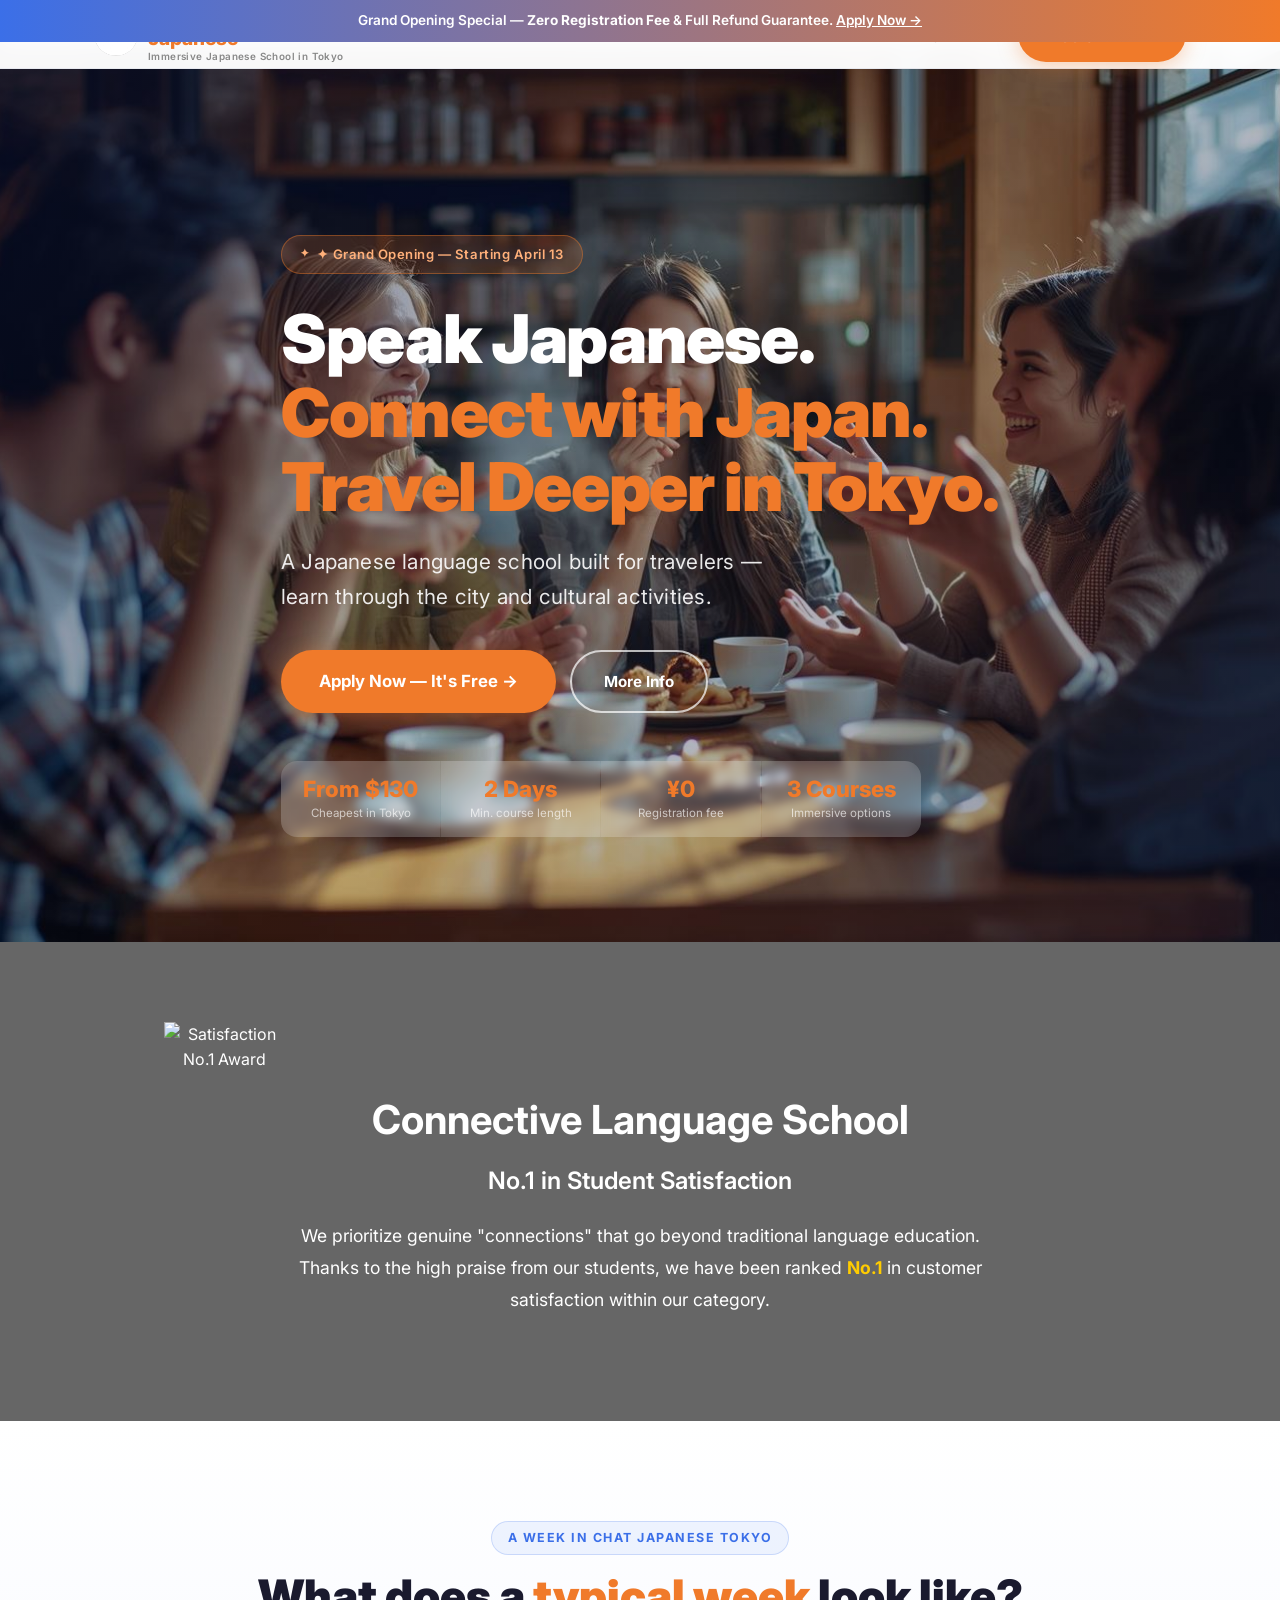
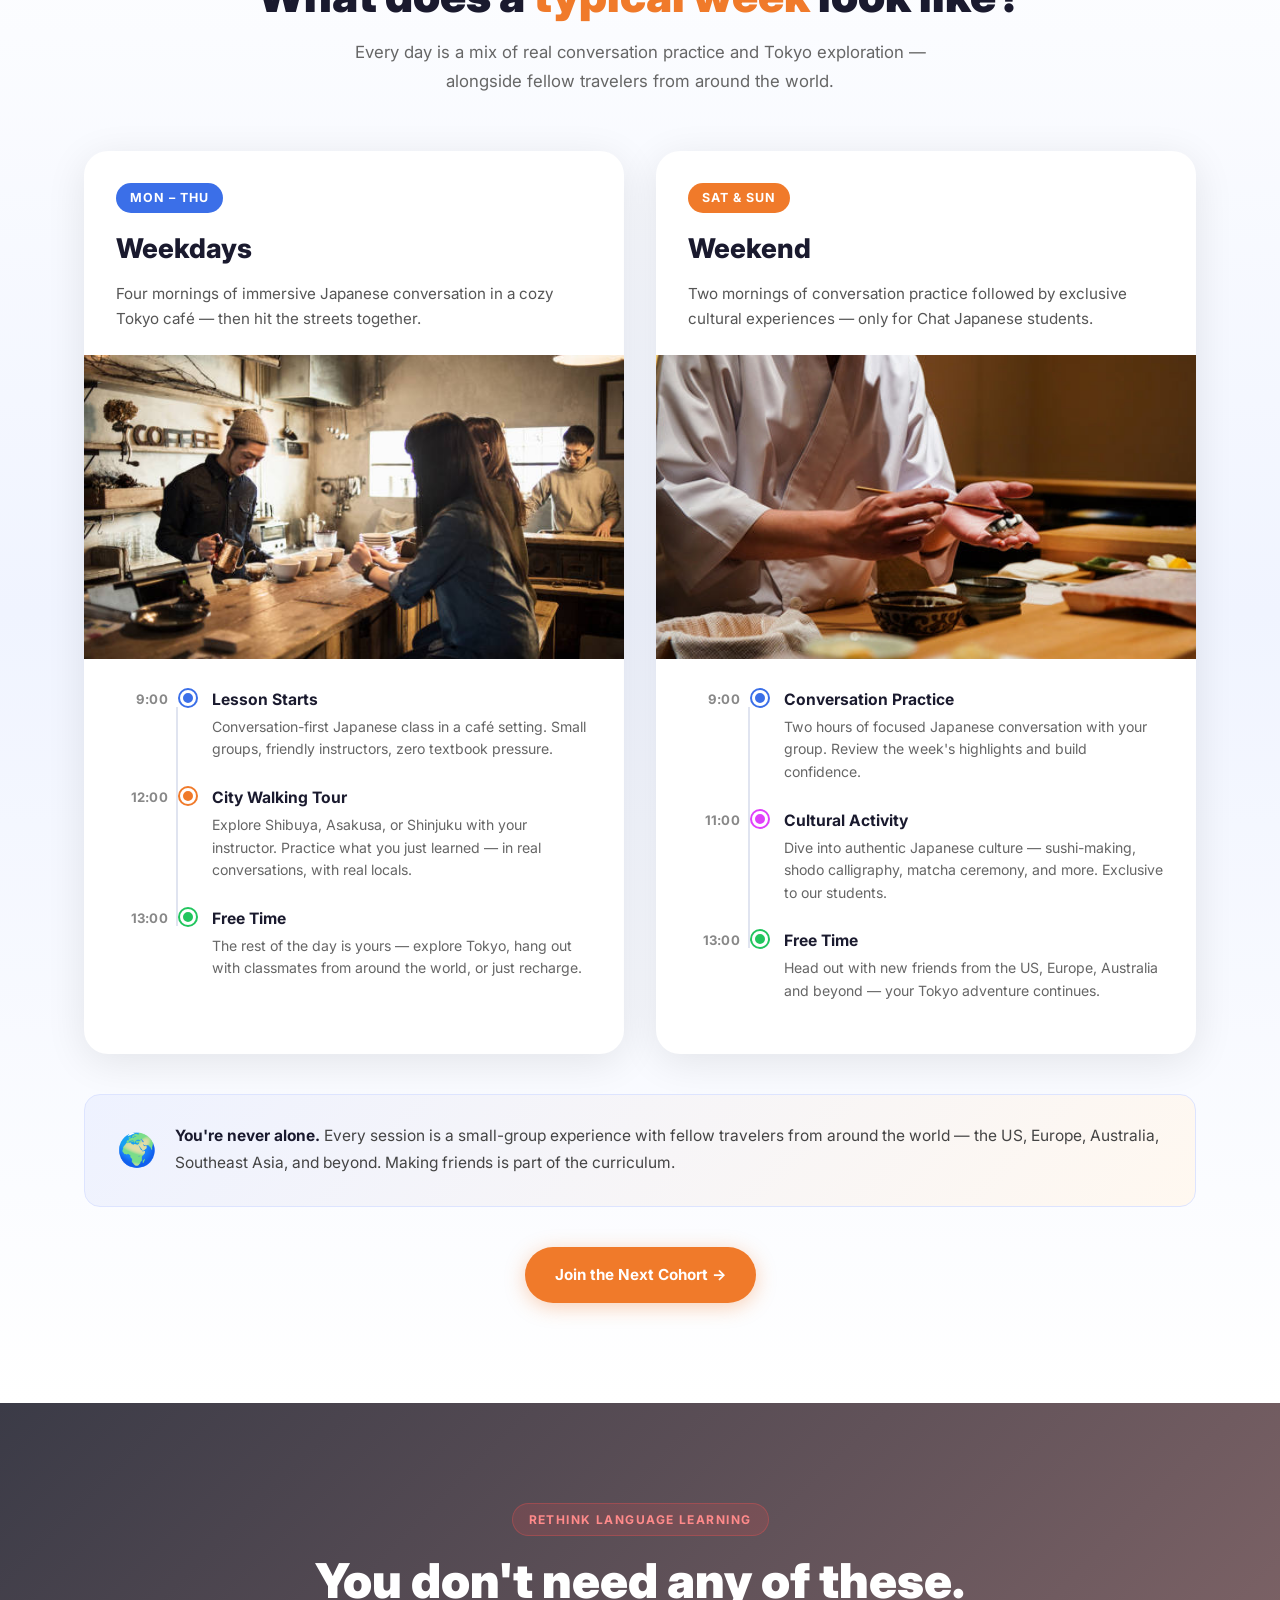
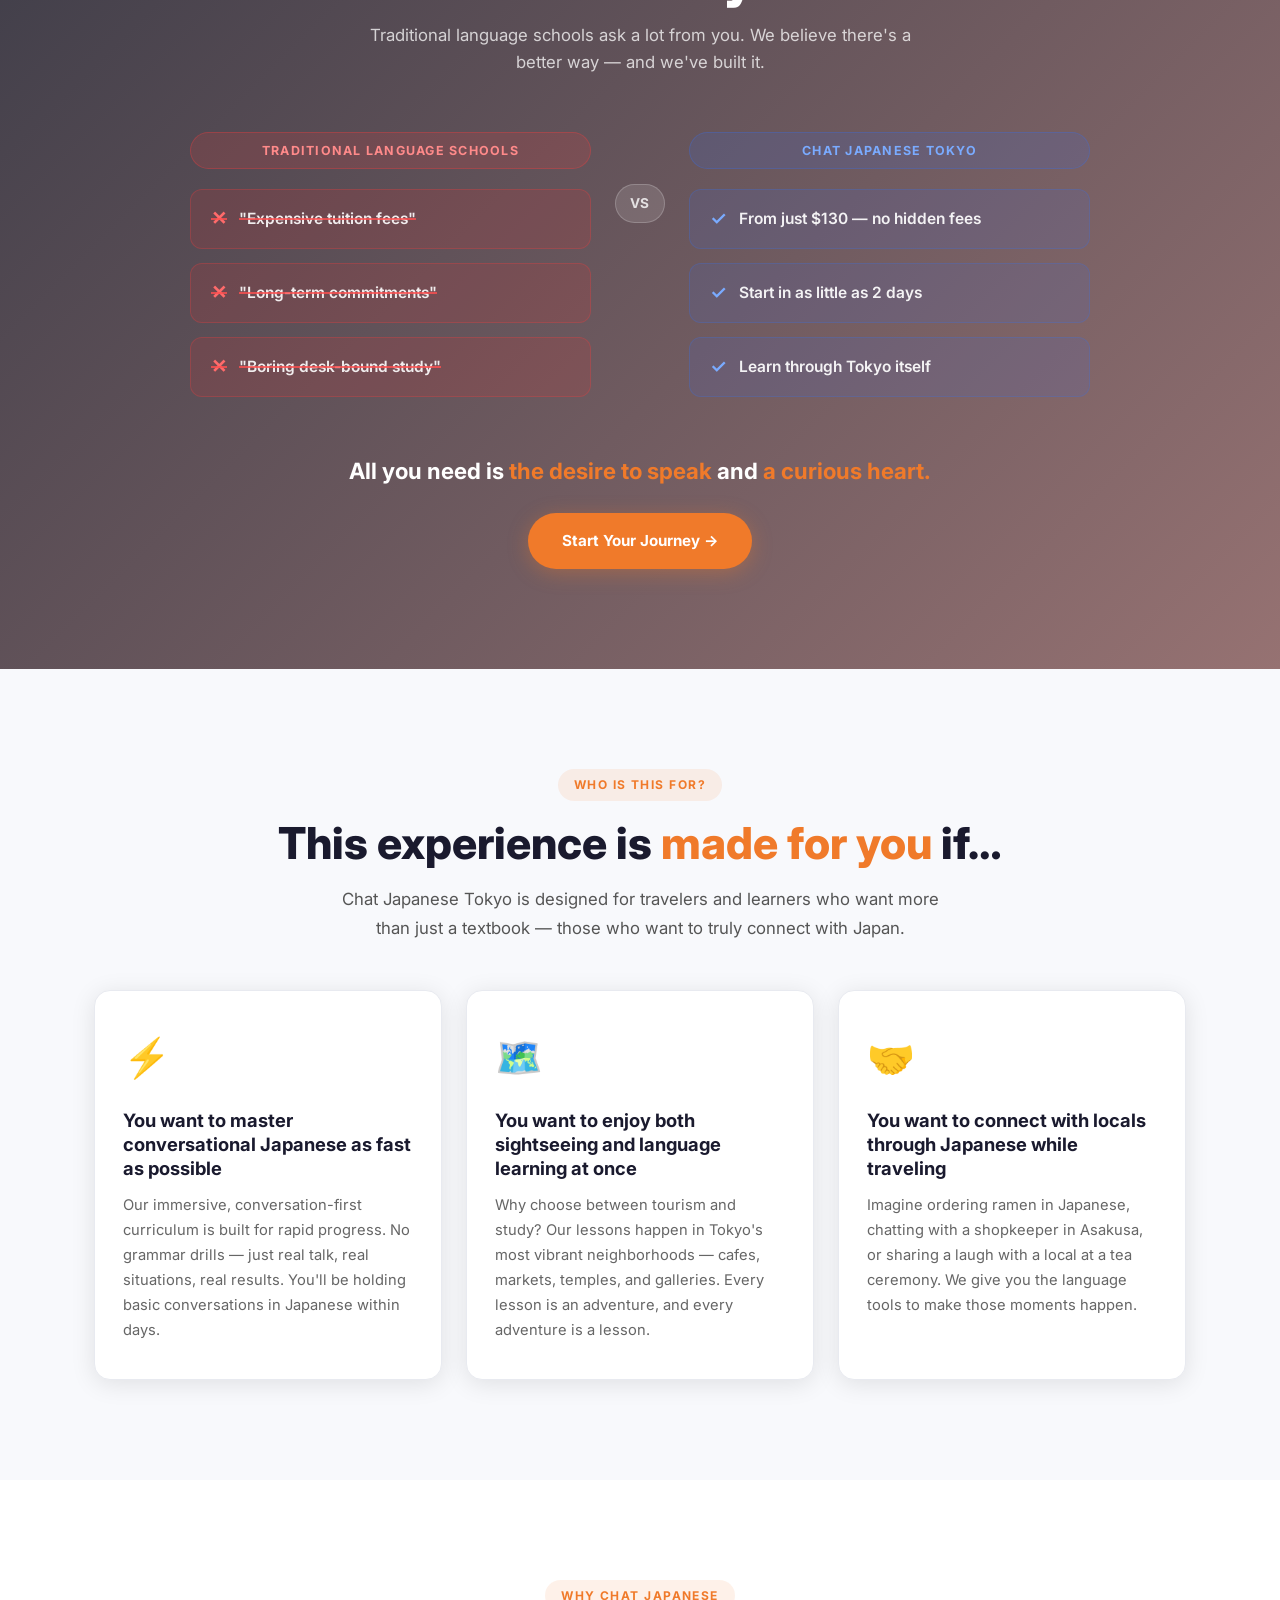
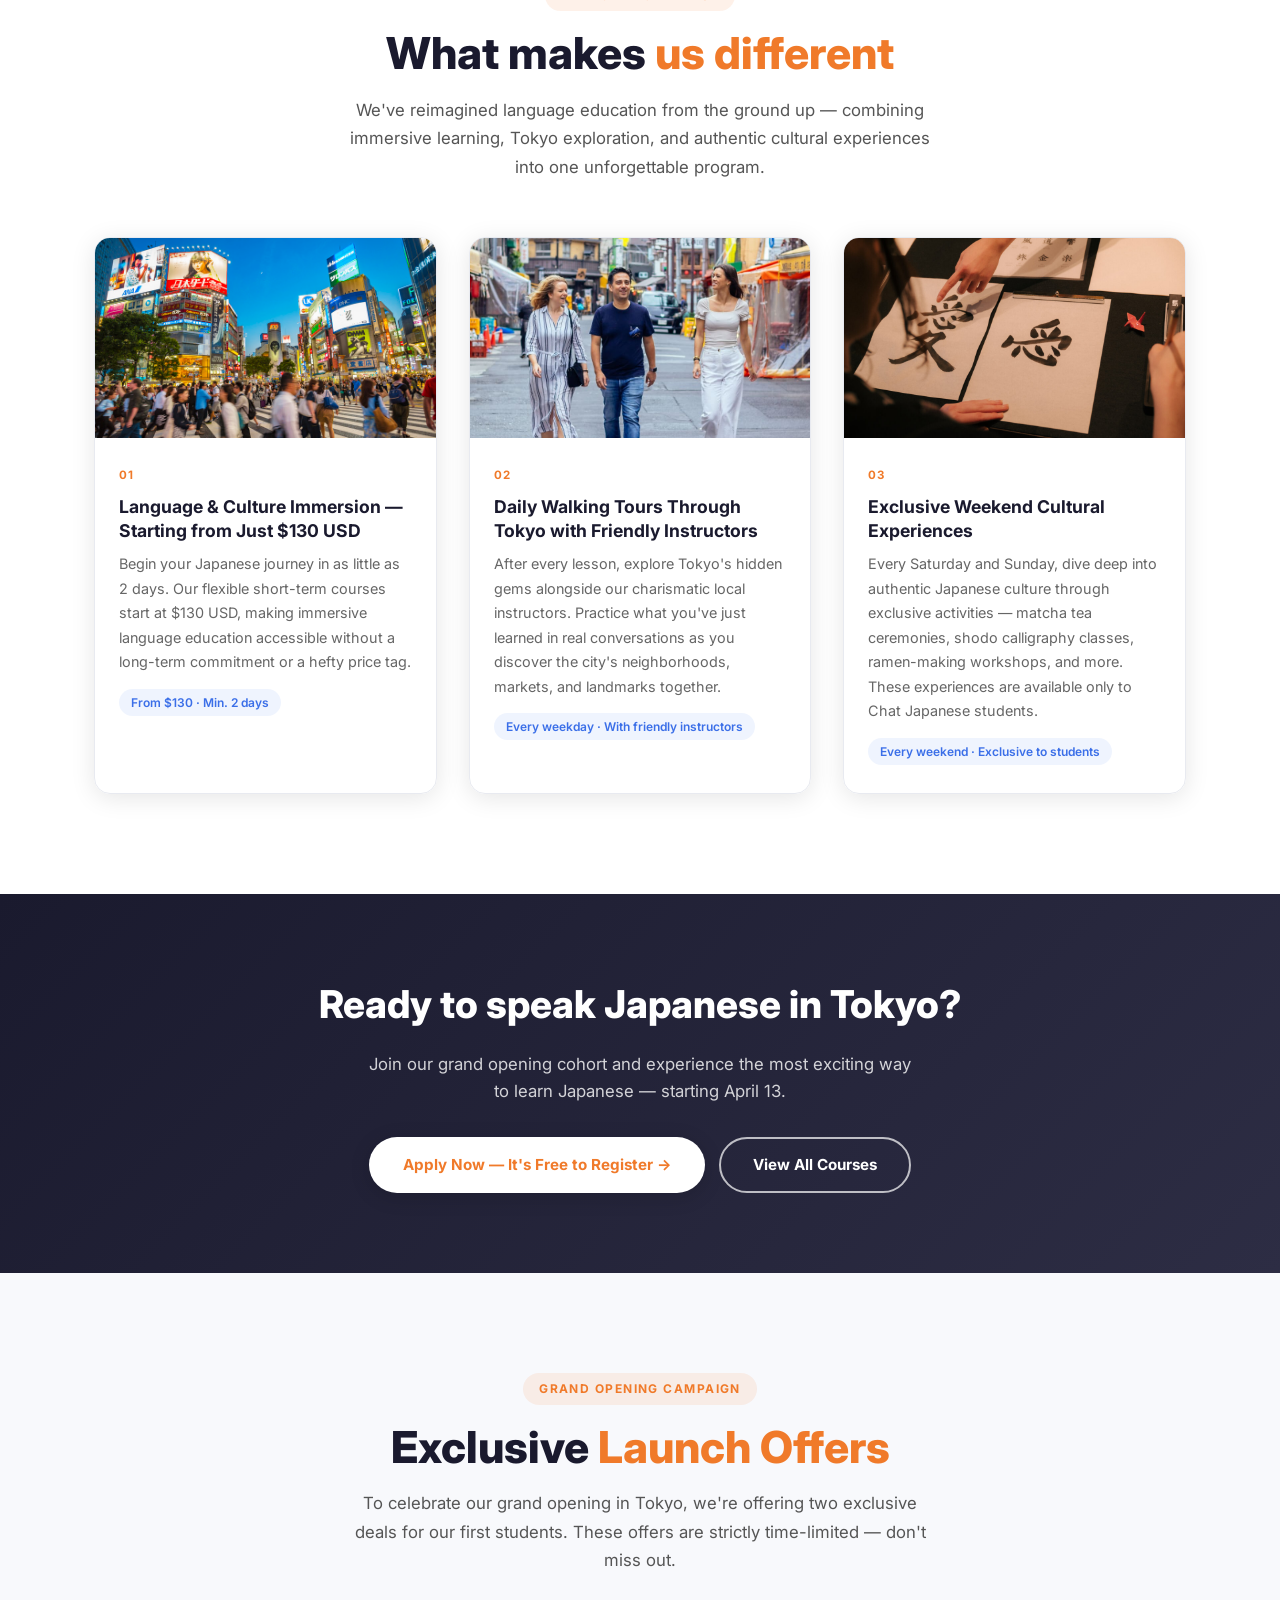
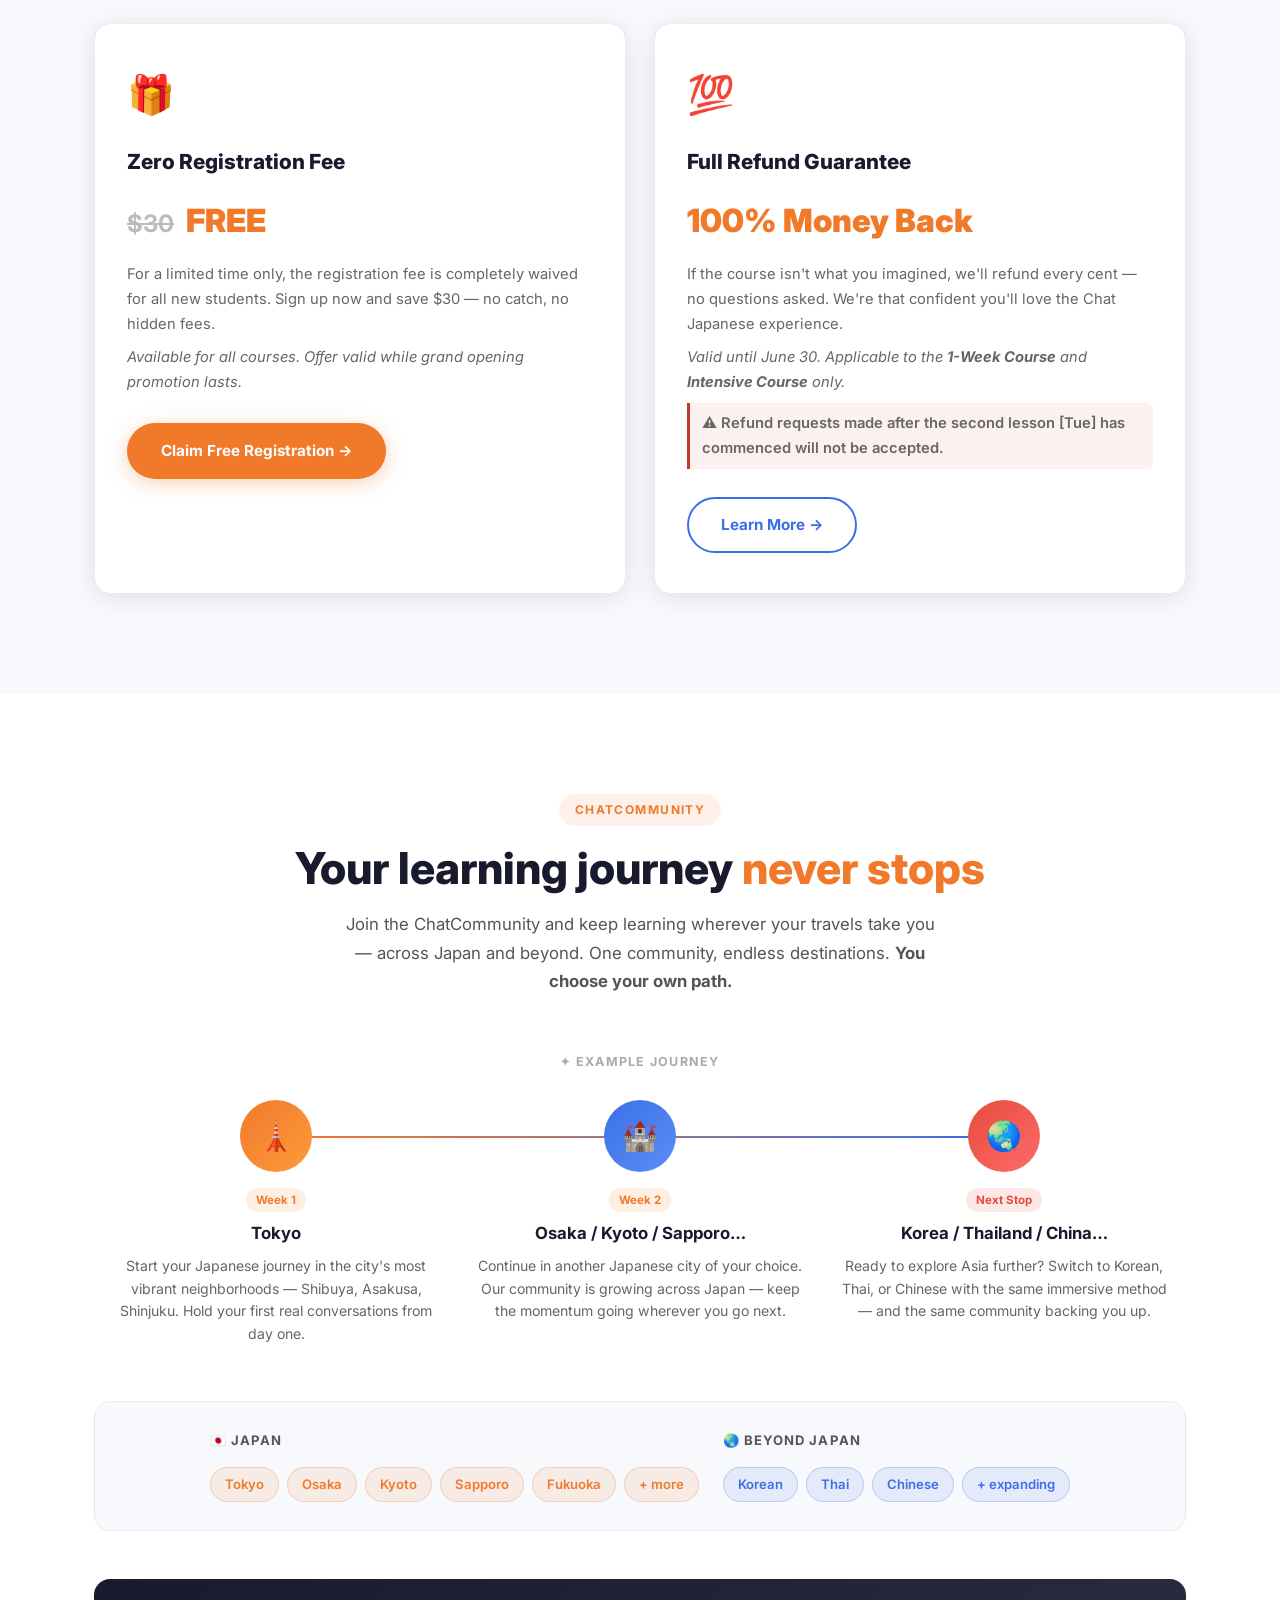
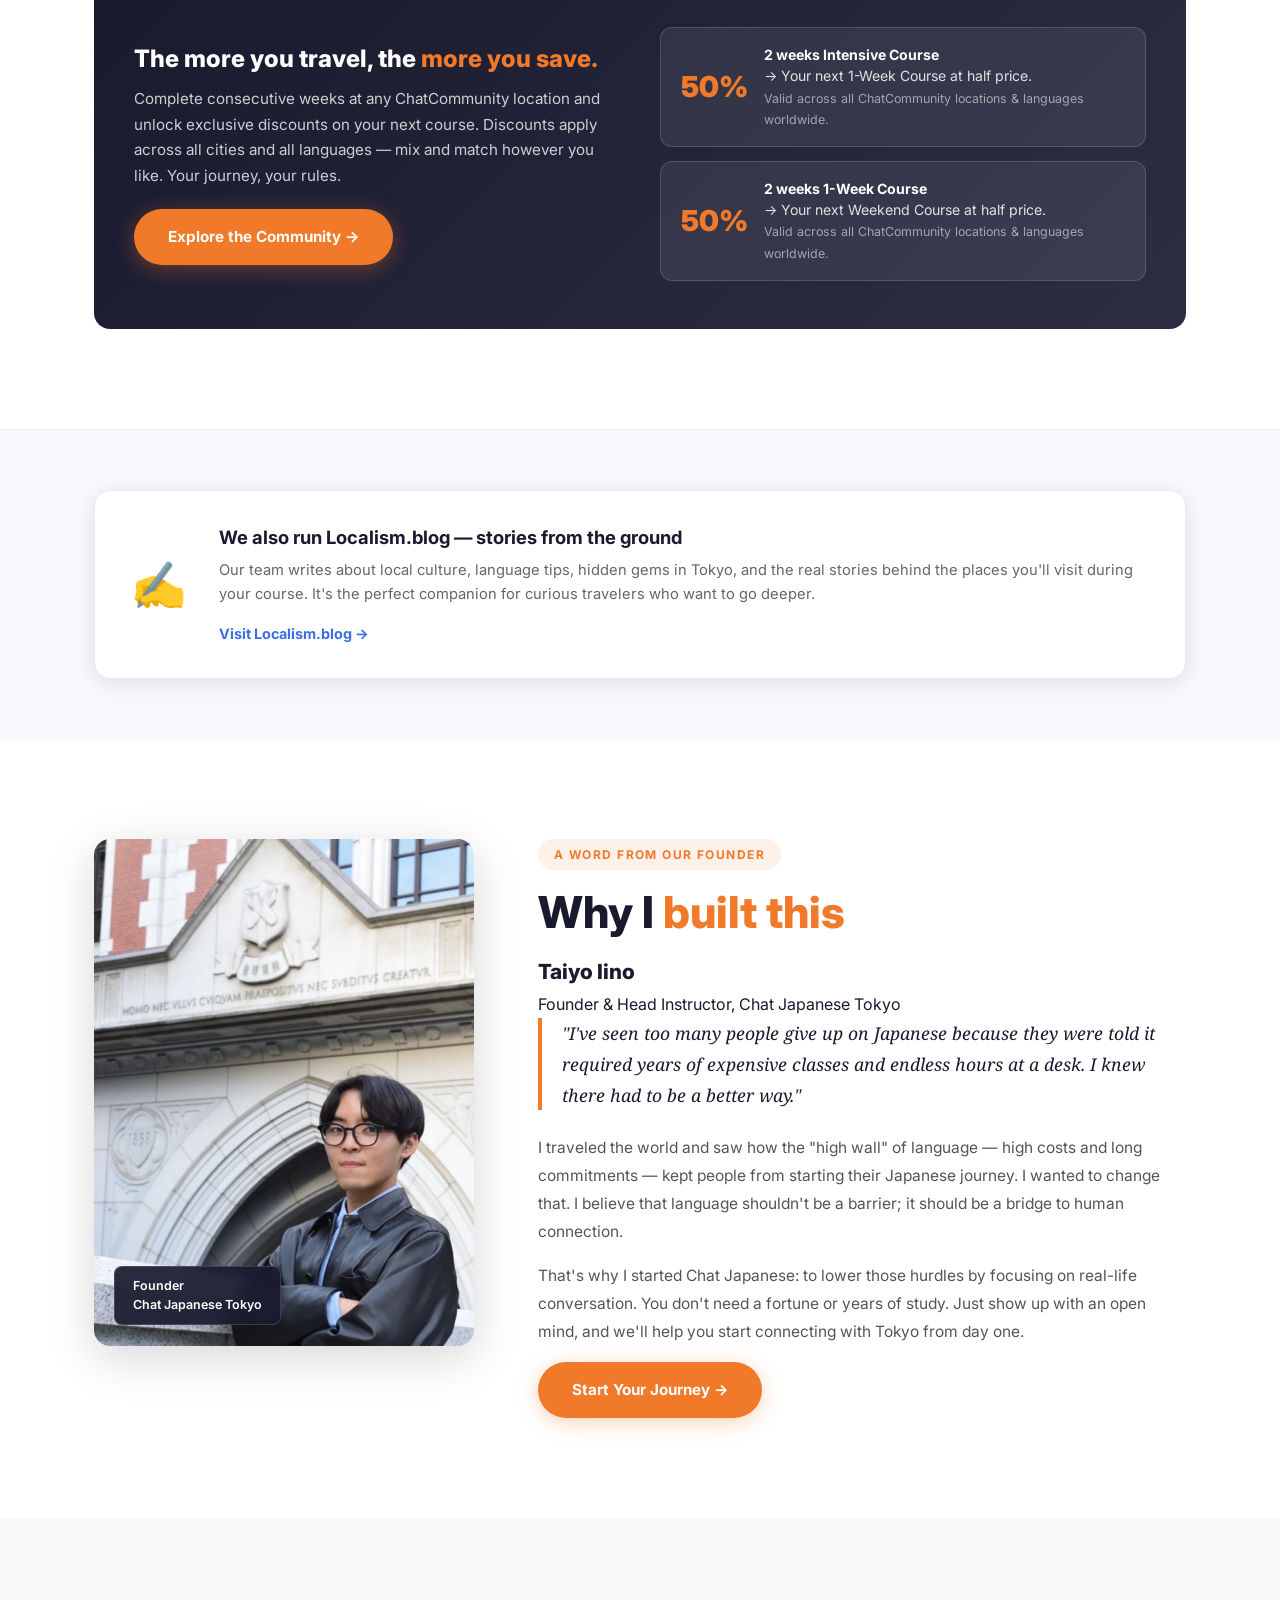
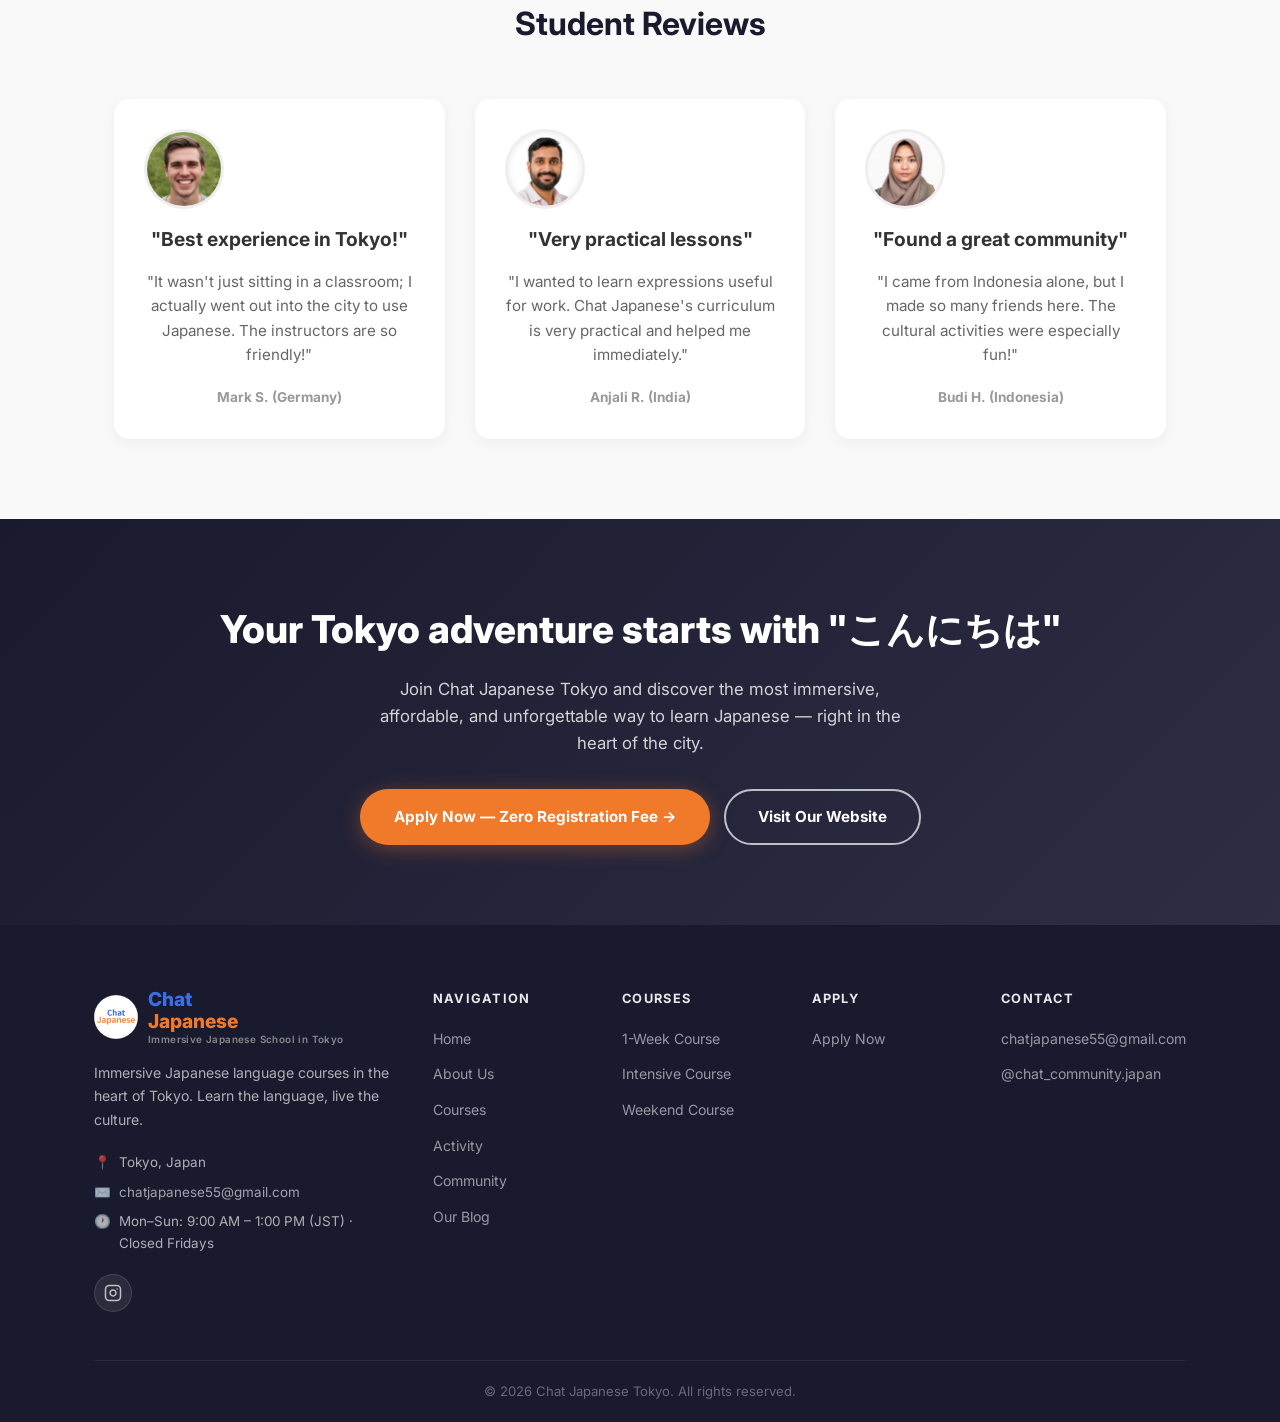
==== commit b48fe8f7: "Update index.html" ====
--- a/index.html
+++ b/index.html
@@ -165,7 +165,7 @@
 <!-- ===== No.1 Connective Language School ===== -->
  <section id="award-section" class="award-section">
   <div class="overlay"></div> <div class="container">
-    <img src="path/to/award-shield.png" alt="Satisfaction No.1 Award" class="award-image">
+    <img src="award-shield.png" alt="Satisfaction No.1 Award" class="award-image">
     
     <h2 class="award-title">Connective Language School</h2>
     <p class="award-subtitle">No.1 in Student Satisfaction</p>
--- a/style.css
+++ b/style.css
@@ -378,39 +378,62 @@
 /* --- Connective Language School Award --- */
 .award-section {
   padding: 80px 20px;
-  background-color: #fff;
   text-align: center;
+  background-image: url('path/to/your-background-photo.jpg');
+  background-size: cover;
+  background-position: center;
+  position: relative; /* 子要素の配置の基準 */
+  color: #fff;
+}
+
+/* 背景を暗くするオーバーレイ */
+.award-section .overlay {
+  position: absolute;
+  top: 0;
+  left: 0;
+  width: 100%;
+  height: 100%;
+  background-color: rgba(0, 0, 0, 0.6); /* 透明度を調整 */
+  z-index: 1;
 }
 
 .award-section .container {
   max-width: 1000px;
   margin: 0 auto;
+  position: relative;
+  z-index: 2; /* オーバーレイの上に表示 */
 }
 
 .award-image {
-  width: 150px;
-  margin-bottom: 20px;
-}
-
-.award-section h2 {
+  width: 120px;
+  margin-bottom: 15px;
+}
+
+.award-title {
   font-size: 2.5rem;
   font-weight: bold;
-  margin-bottom: 10px;
-}
-
-.award-section .subtitle {
-  font-size: 1.2rem;
-  color: #555;
-  margin-bottom: 30px;
-}
-
-.award-section .description {
+  margin: 0 0 10px 0;
+}
+
+.award-subtitle {
+  font-size: 1.5rem;
+  font-weight: 600;
+  margin-bottom: 20px;
+  color: #fff;
+}
+
+.description {
   max-width: 700px;
   margin: 0 auto;
   line-height: 1.8;
-  color: #333;
-}
-
+  font-size: 1.1rem;
+}
+
+/* 黄色い「No.1」の設定 */
+.highlight {
+  color: #ffcc00; /* 鮮やかな黄色 */
+  font-weight: bold;
+}
 
 /* ---- Shared utilities (scoped to section) ---- */
 .week-section .container {
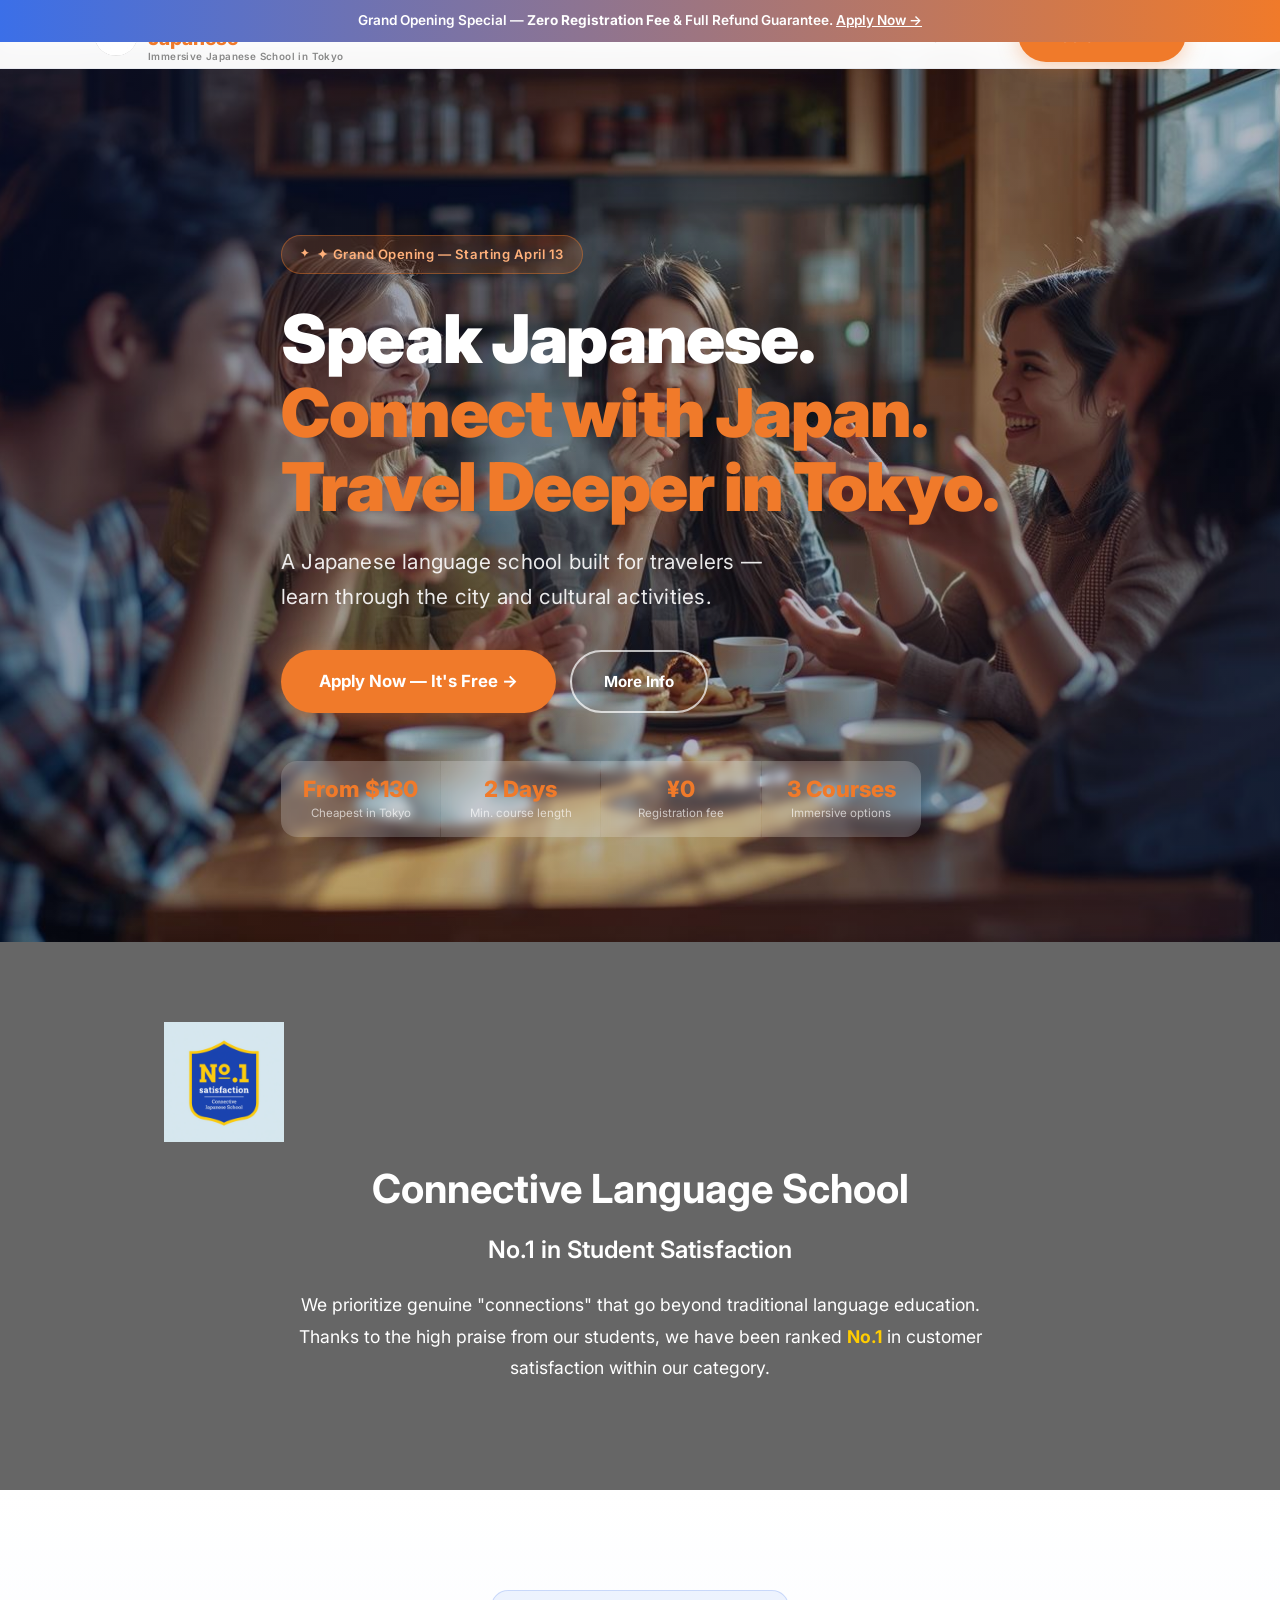
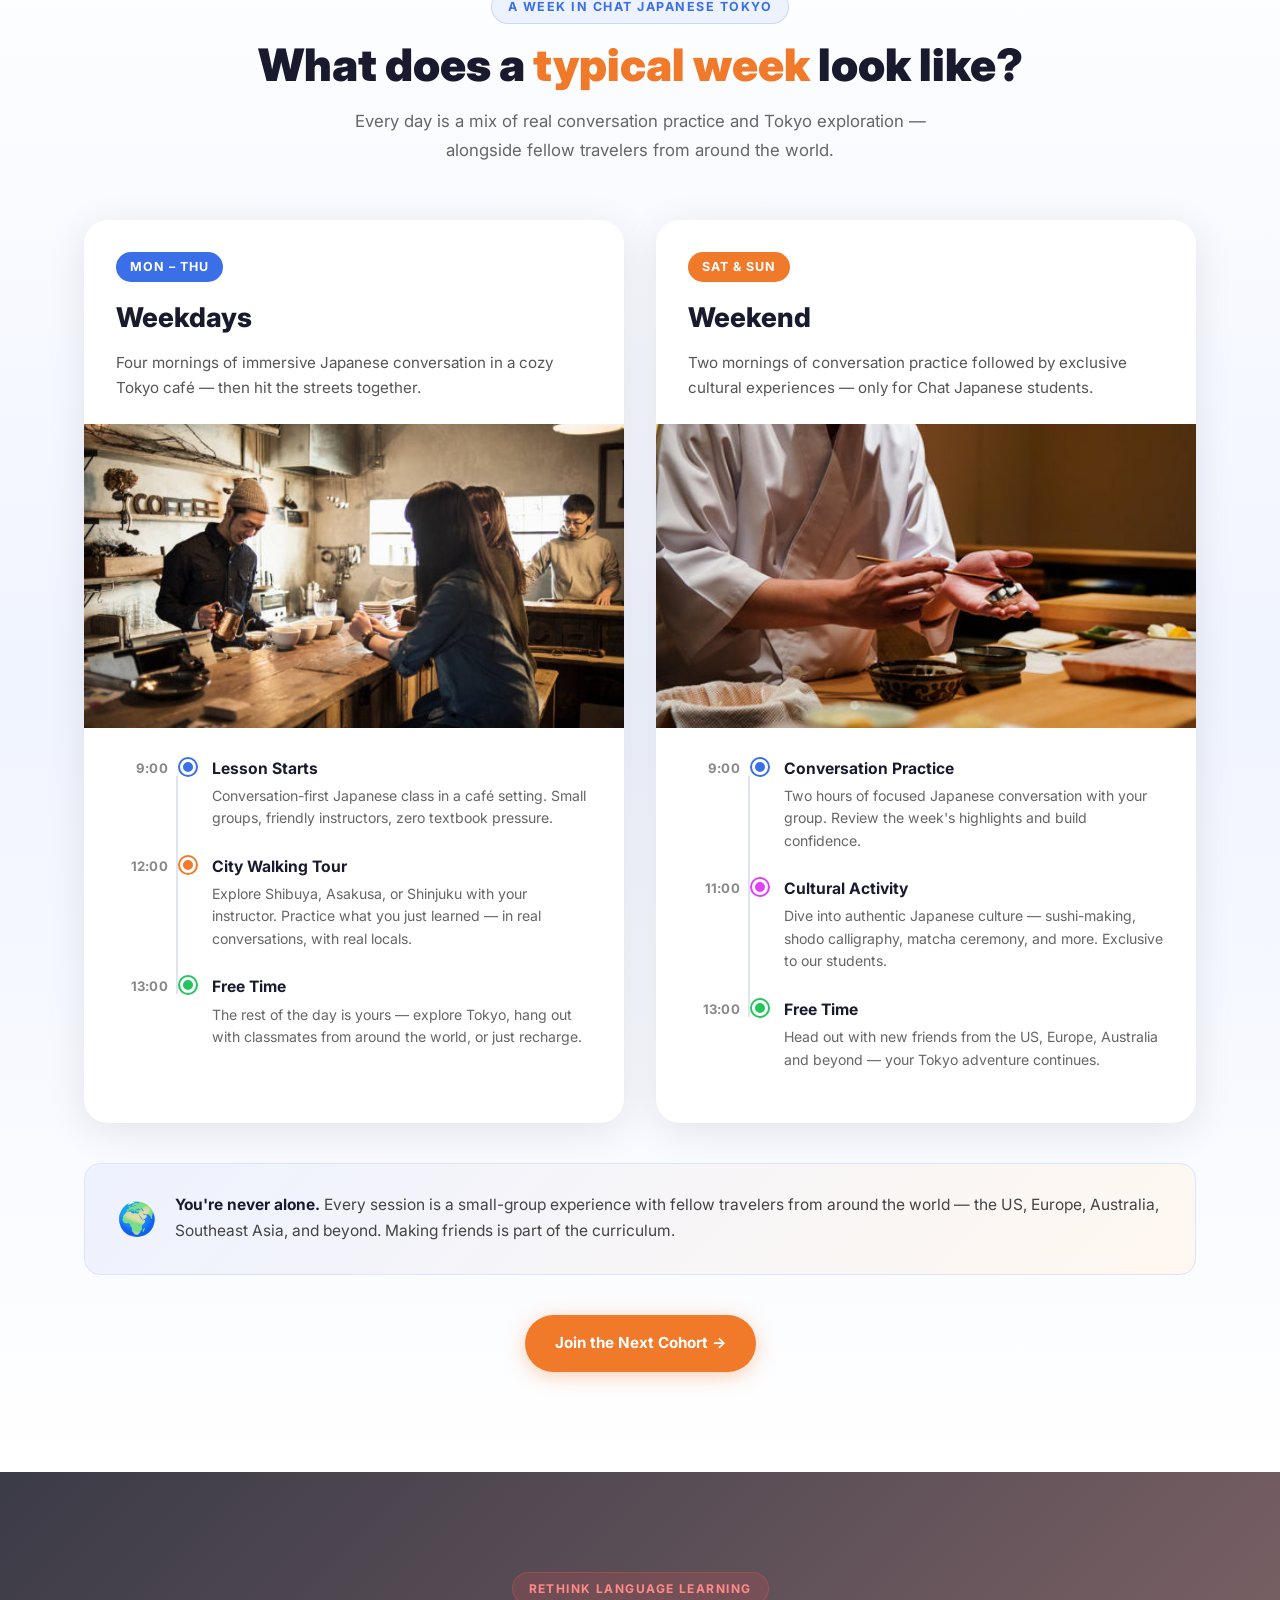
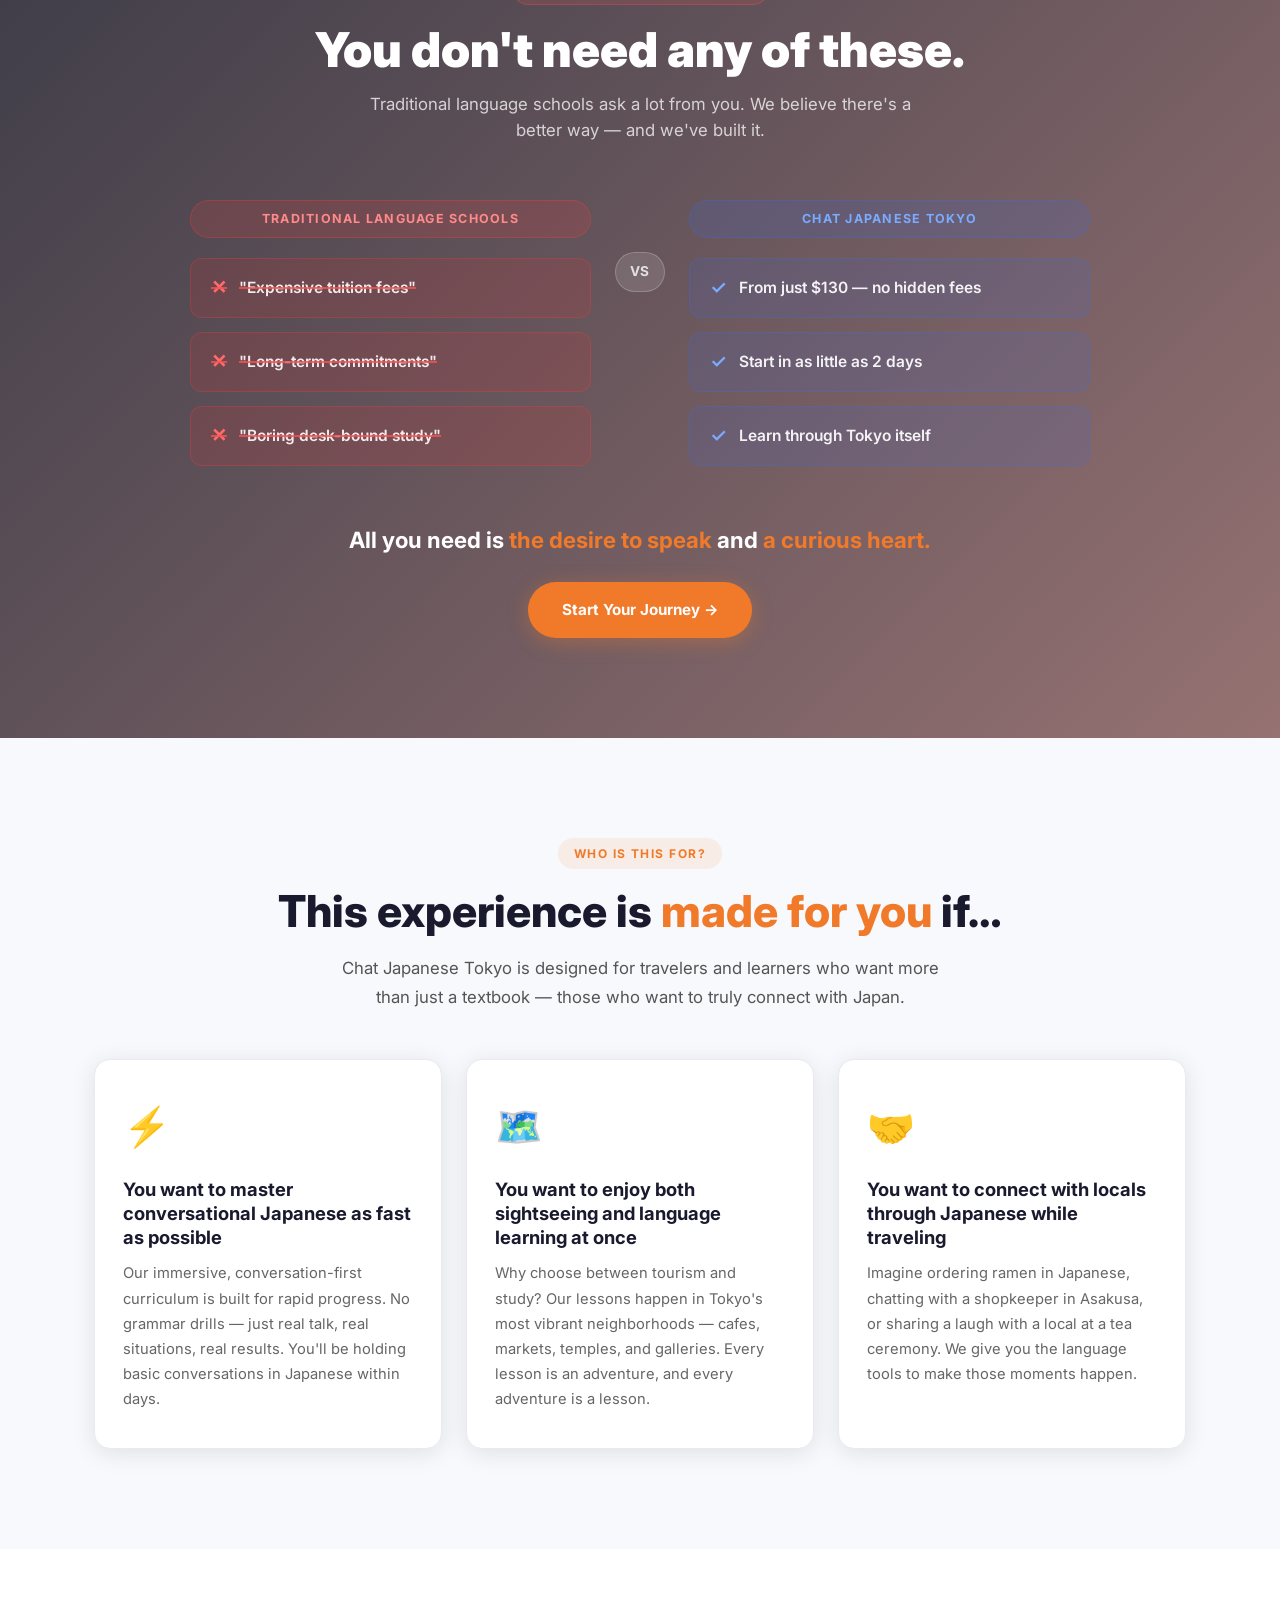
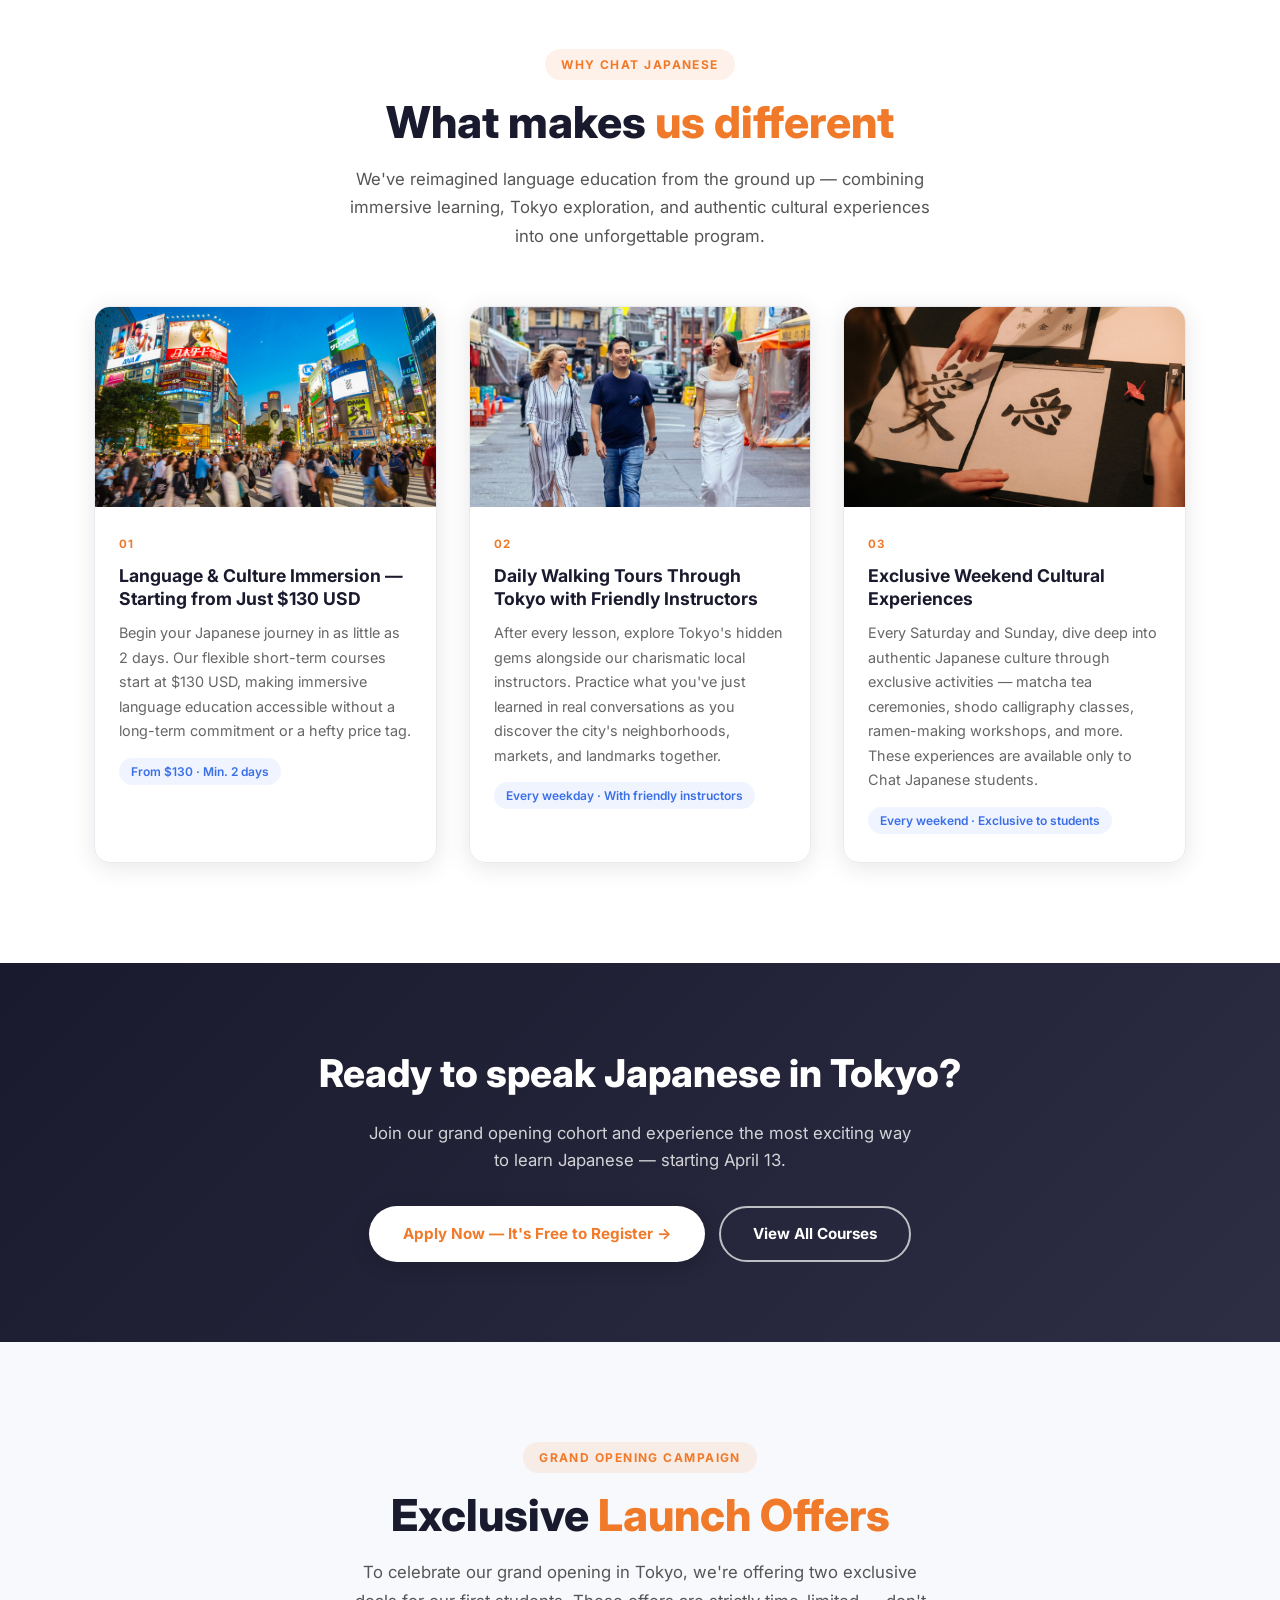
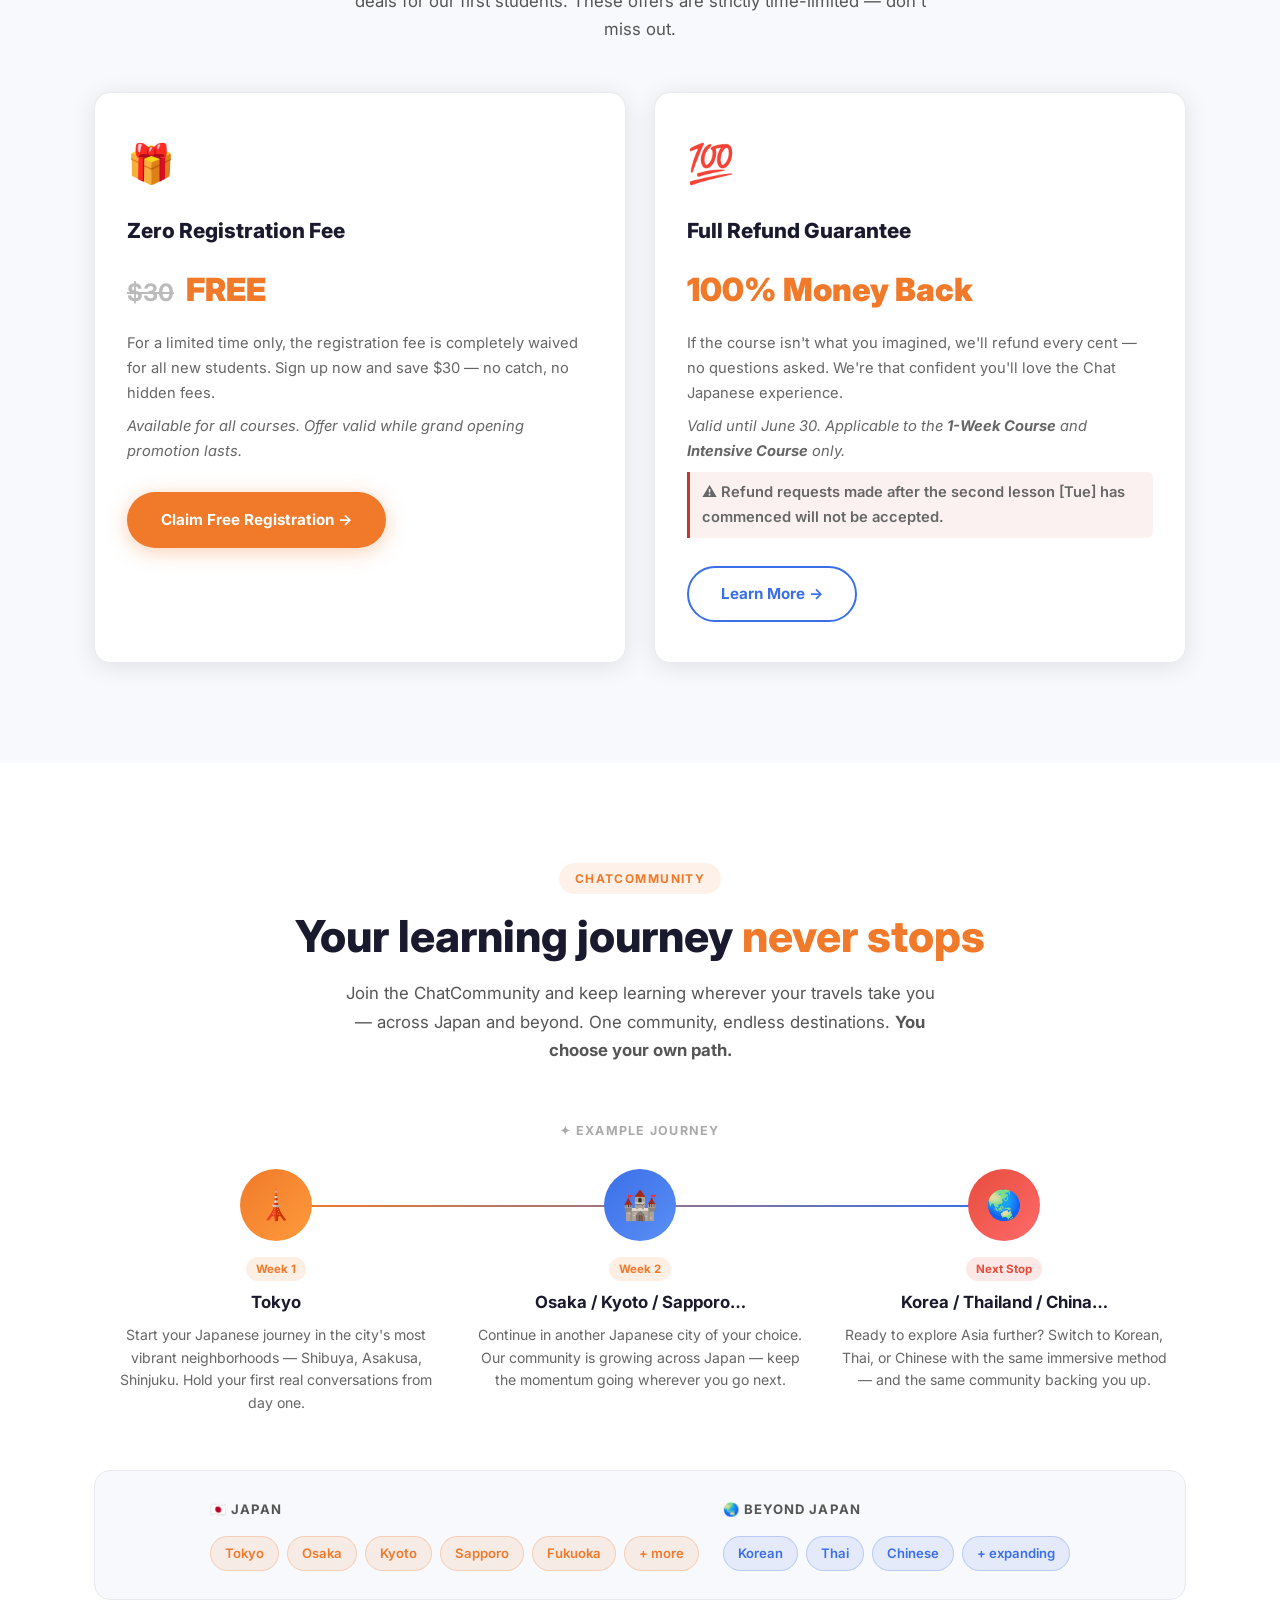
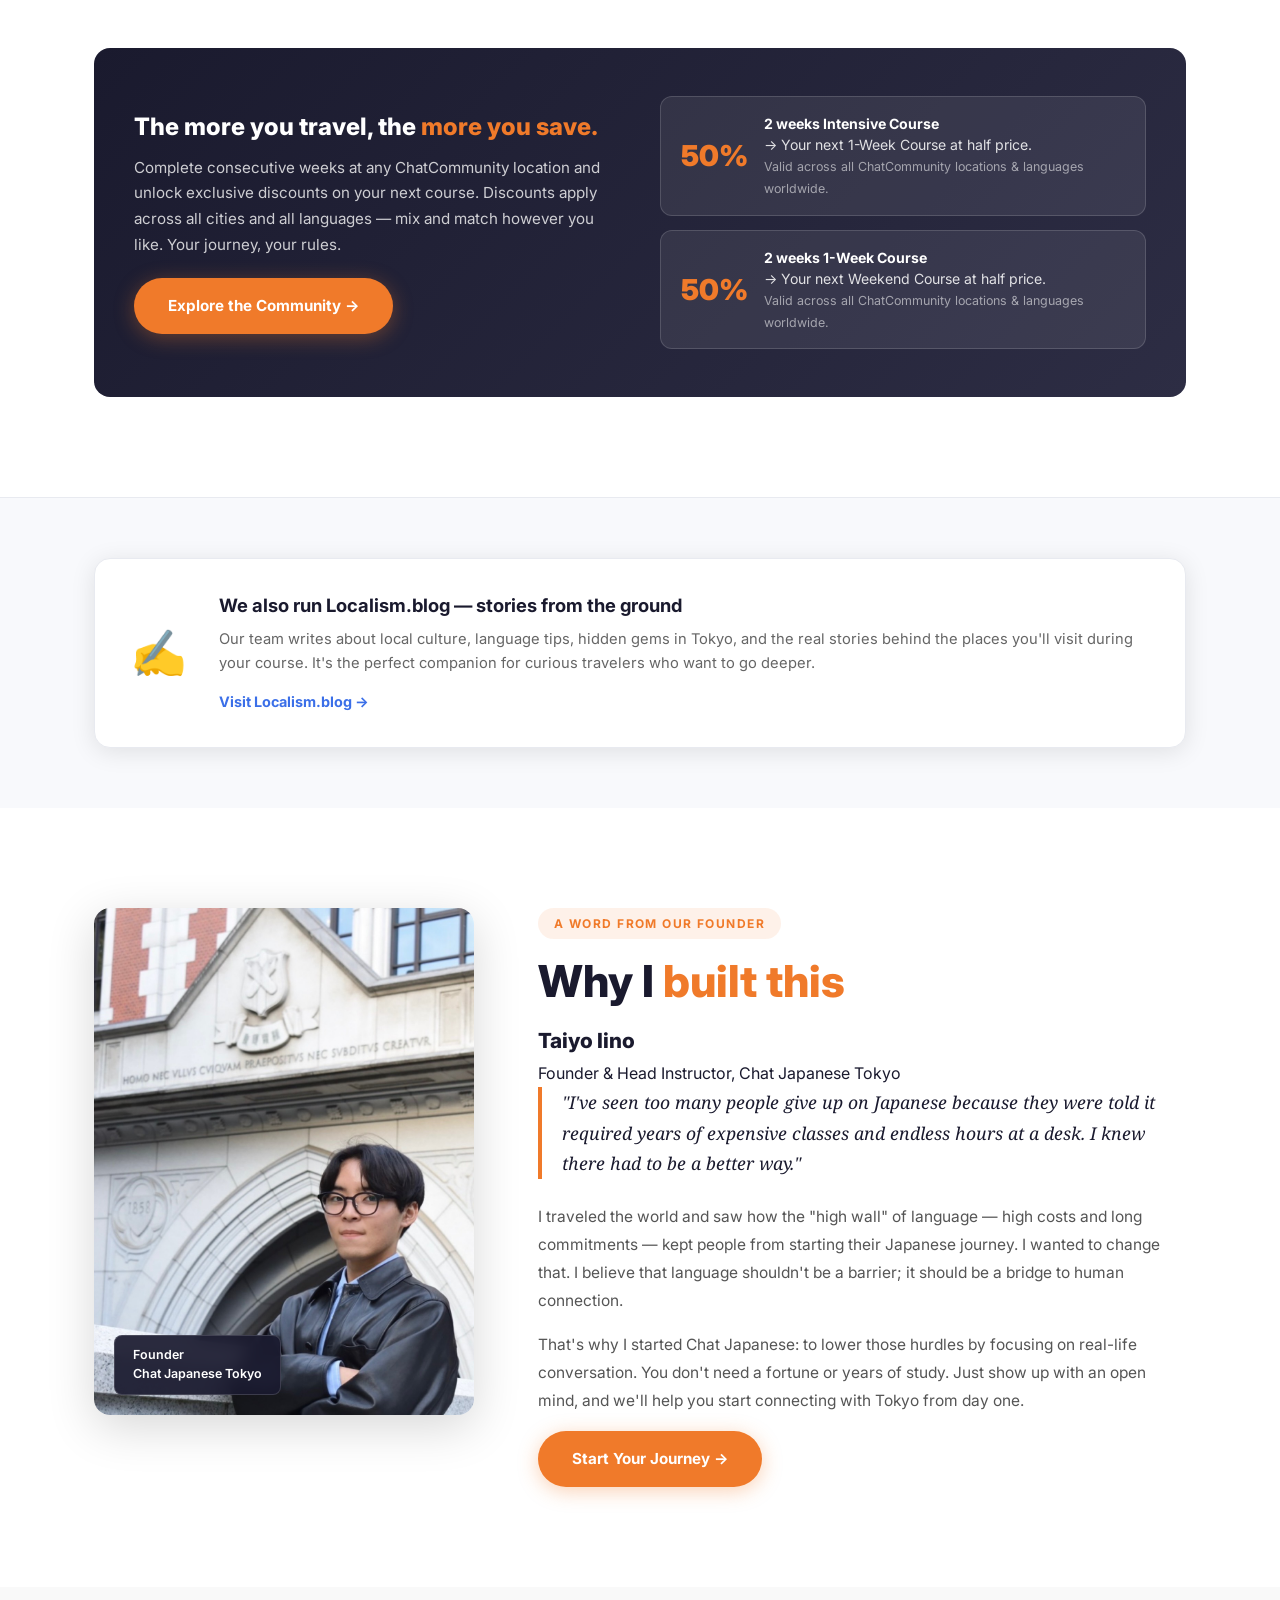
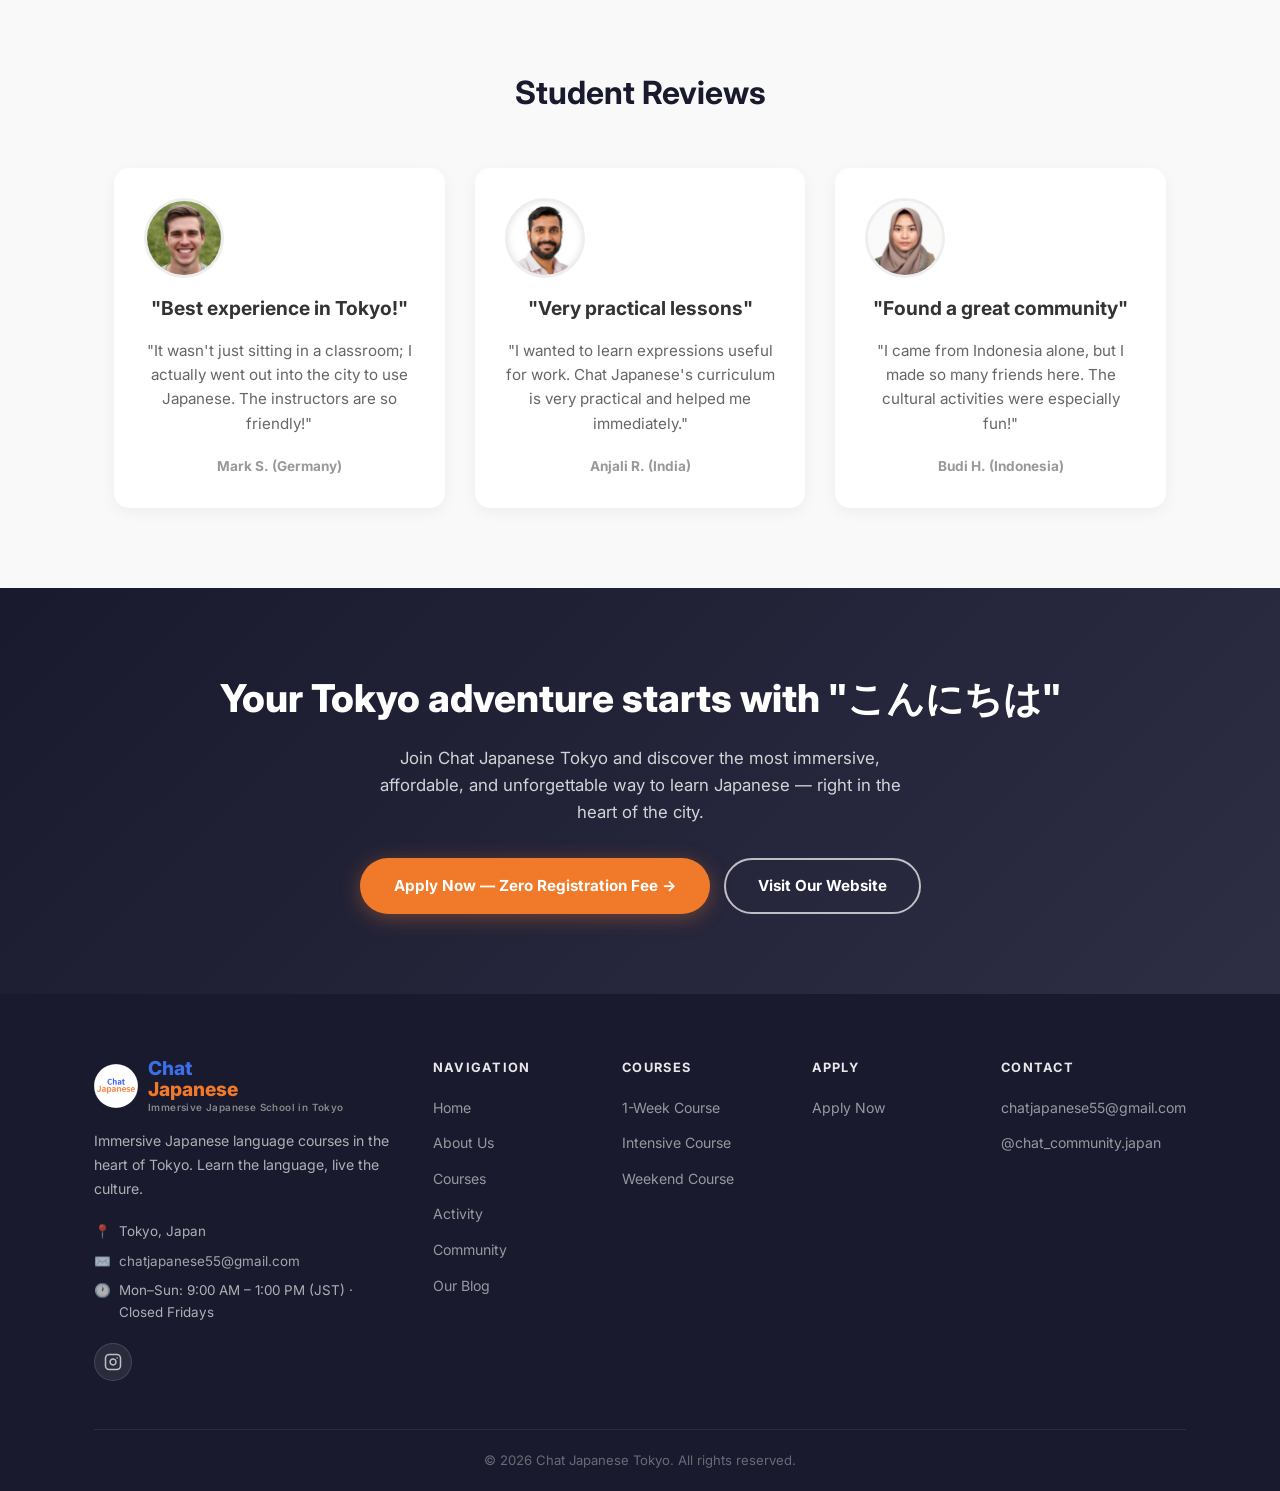
==== commit c605f9cf: "Update index.html" ====
--- a/index.html
+++ b/index.html
@@ -165,7 +165,7 @@
 <!-- ===== No.1 Connective Language School ===== -->
  <section id="award-section" class="award-section">
   <div class="overlay"></div> <div class="container">
-    <img src="award-shield.png" alt="Satisfaction No.1 Award" class="award-image">
+    <img src="award-shield.jpg" alt="Satisfaction No.1 Award" class="award-image">
     
     <h2 class="award-title">Connective Language School</h2>
     <p class="award-subtitle">No.1 in Student Satisfaction</p>
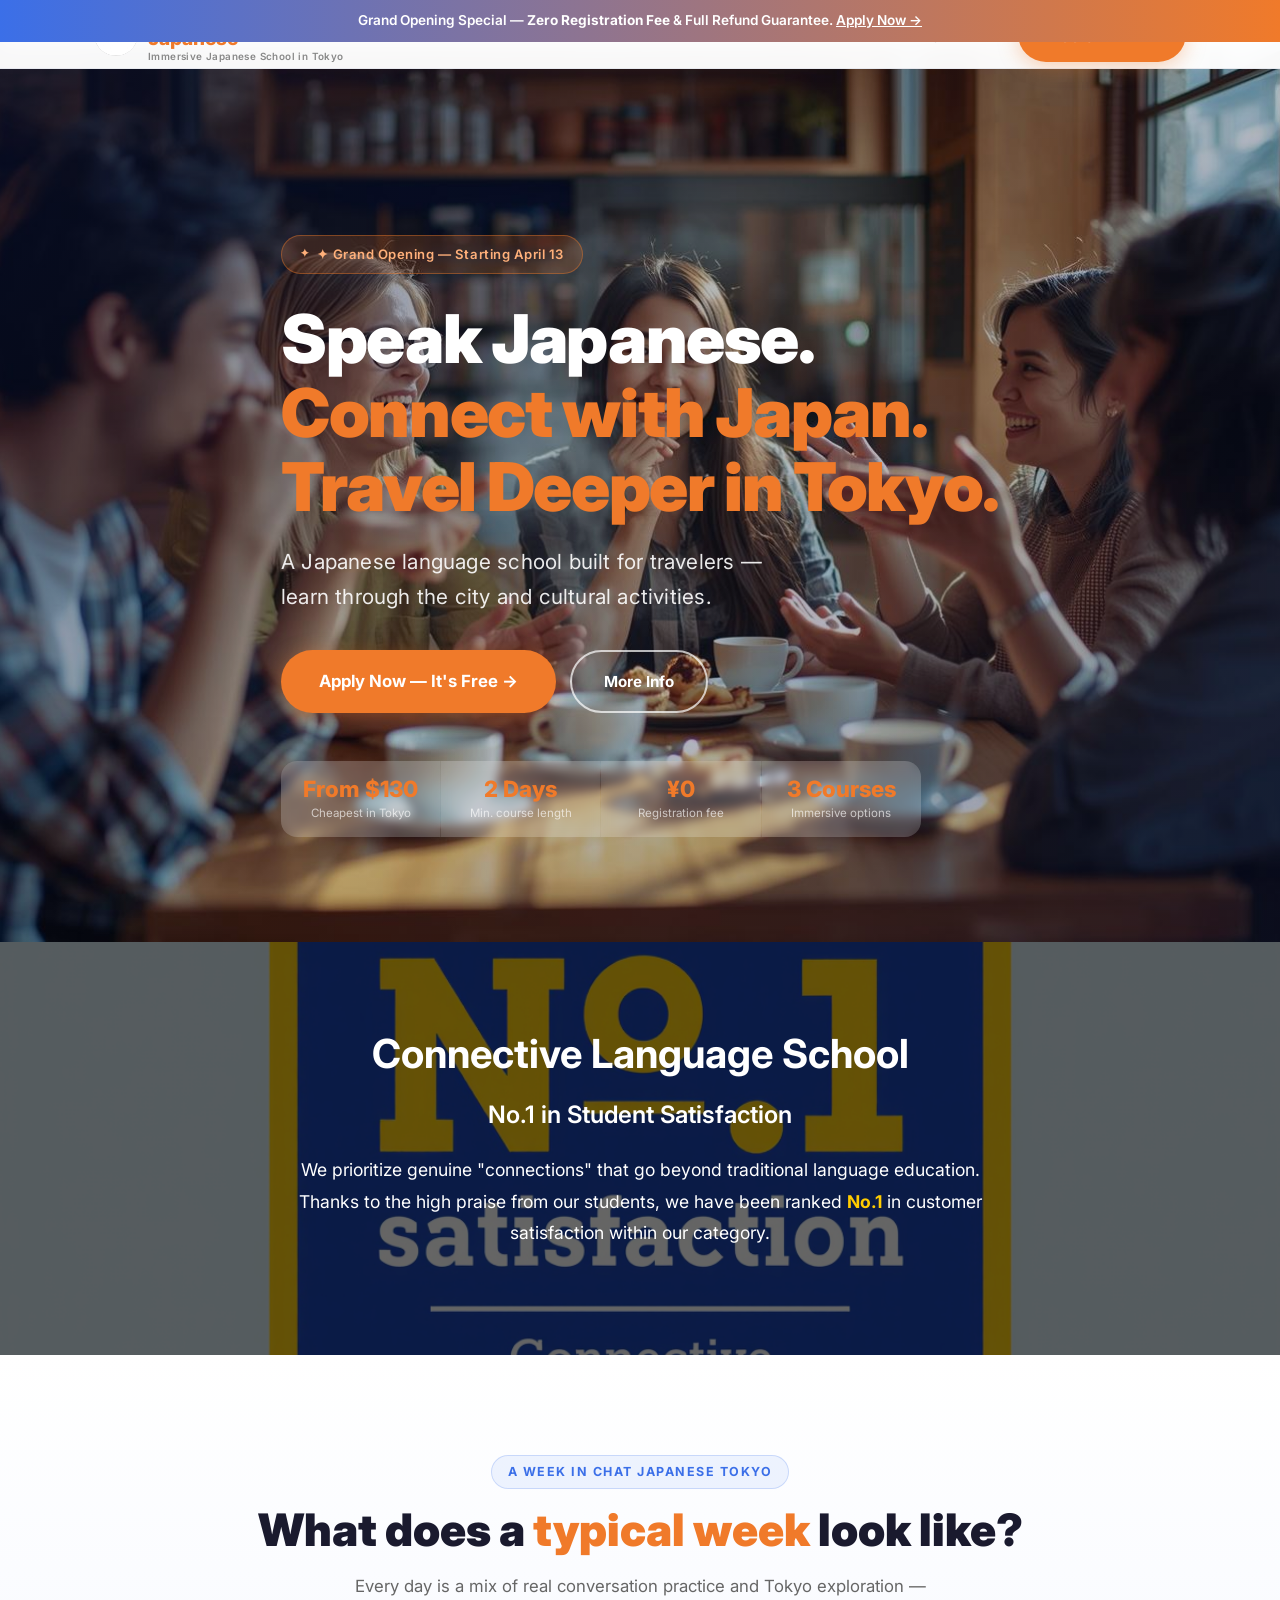
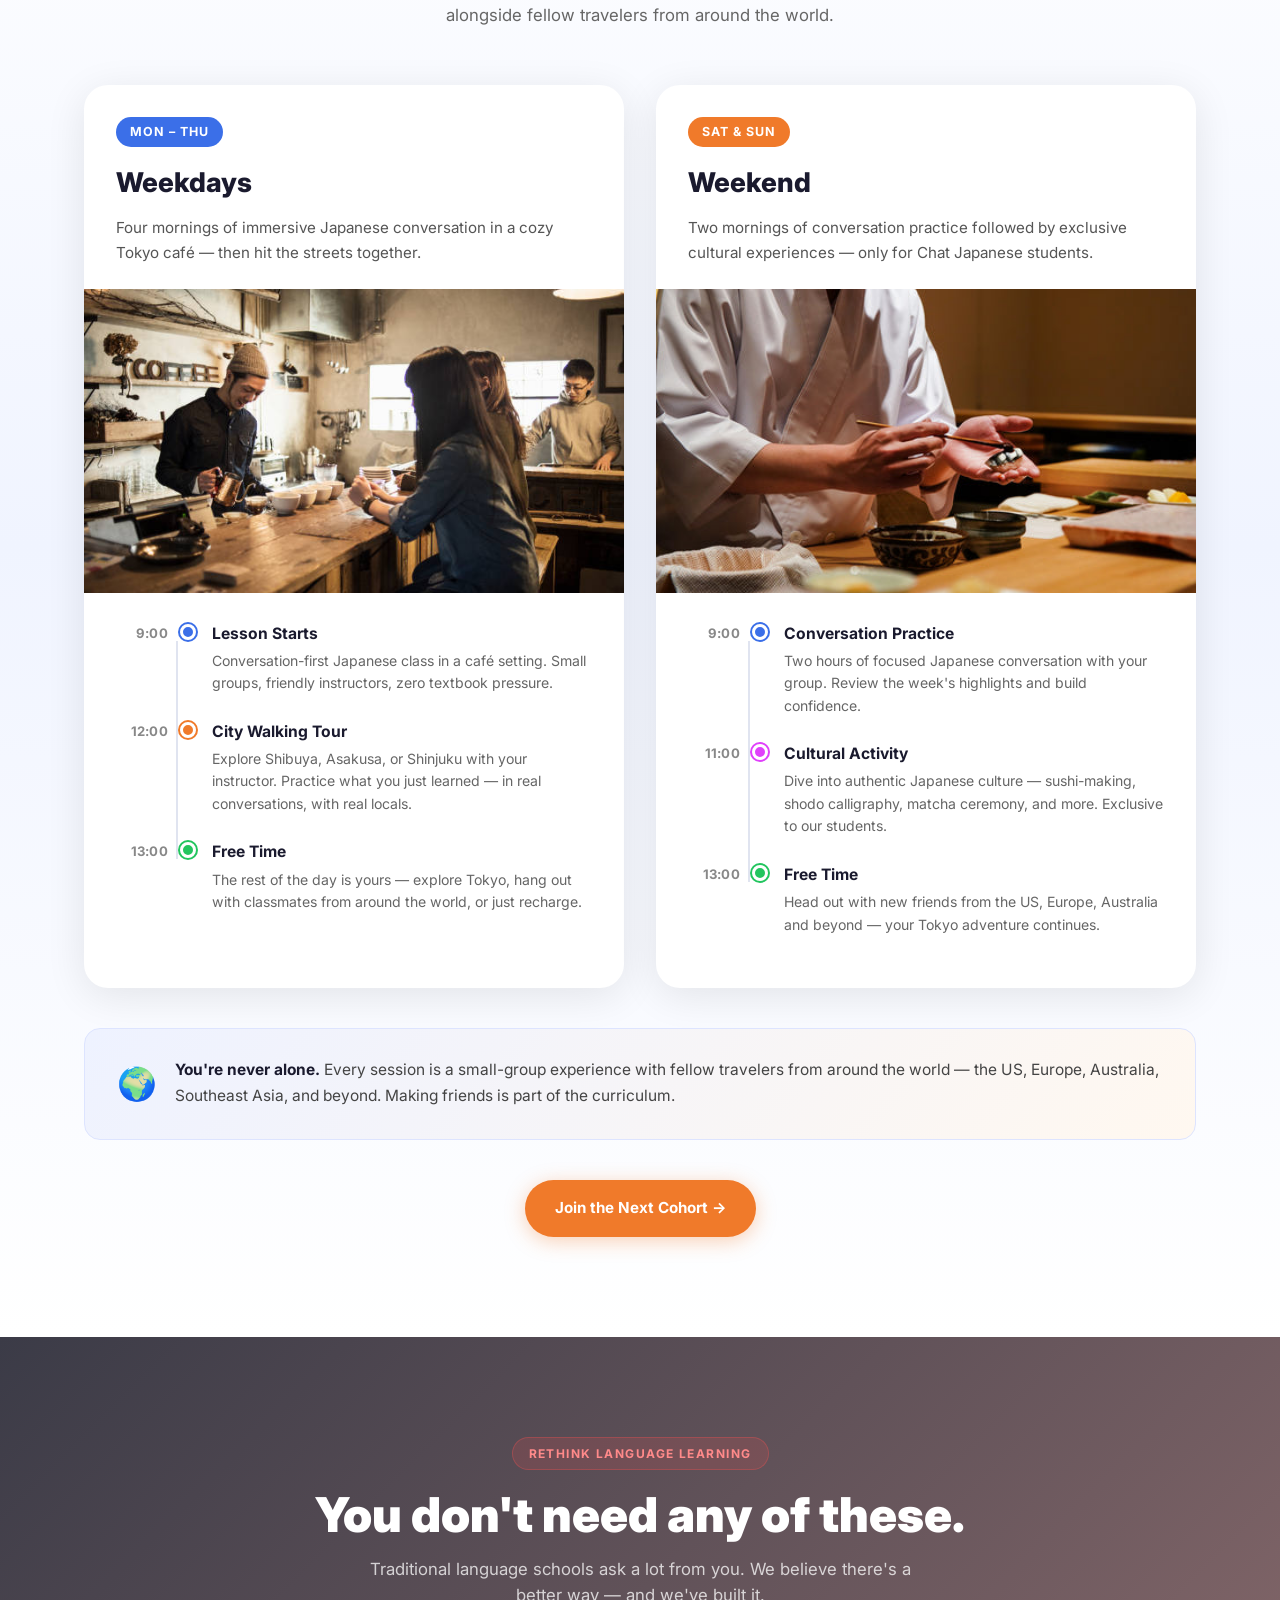
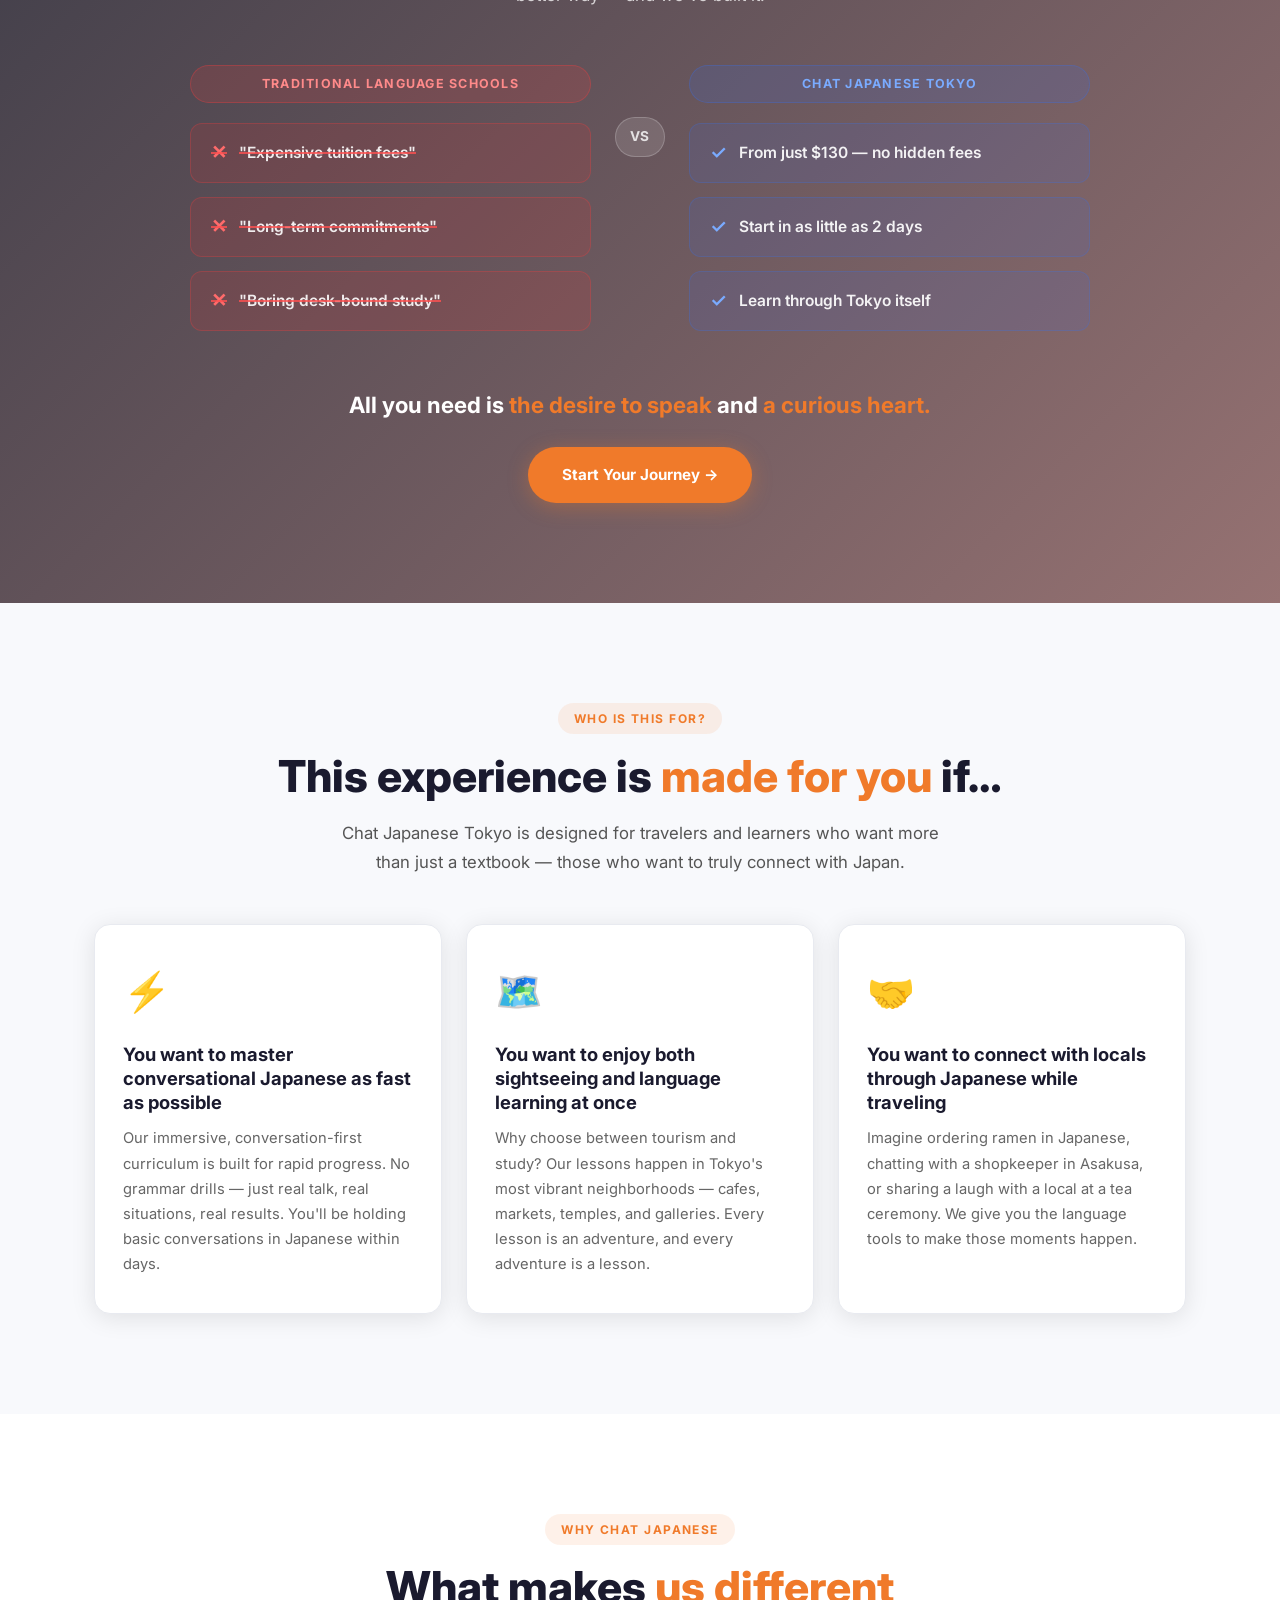
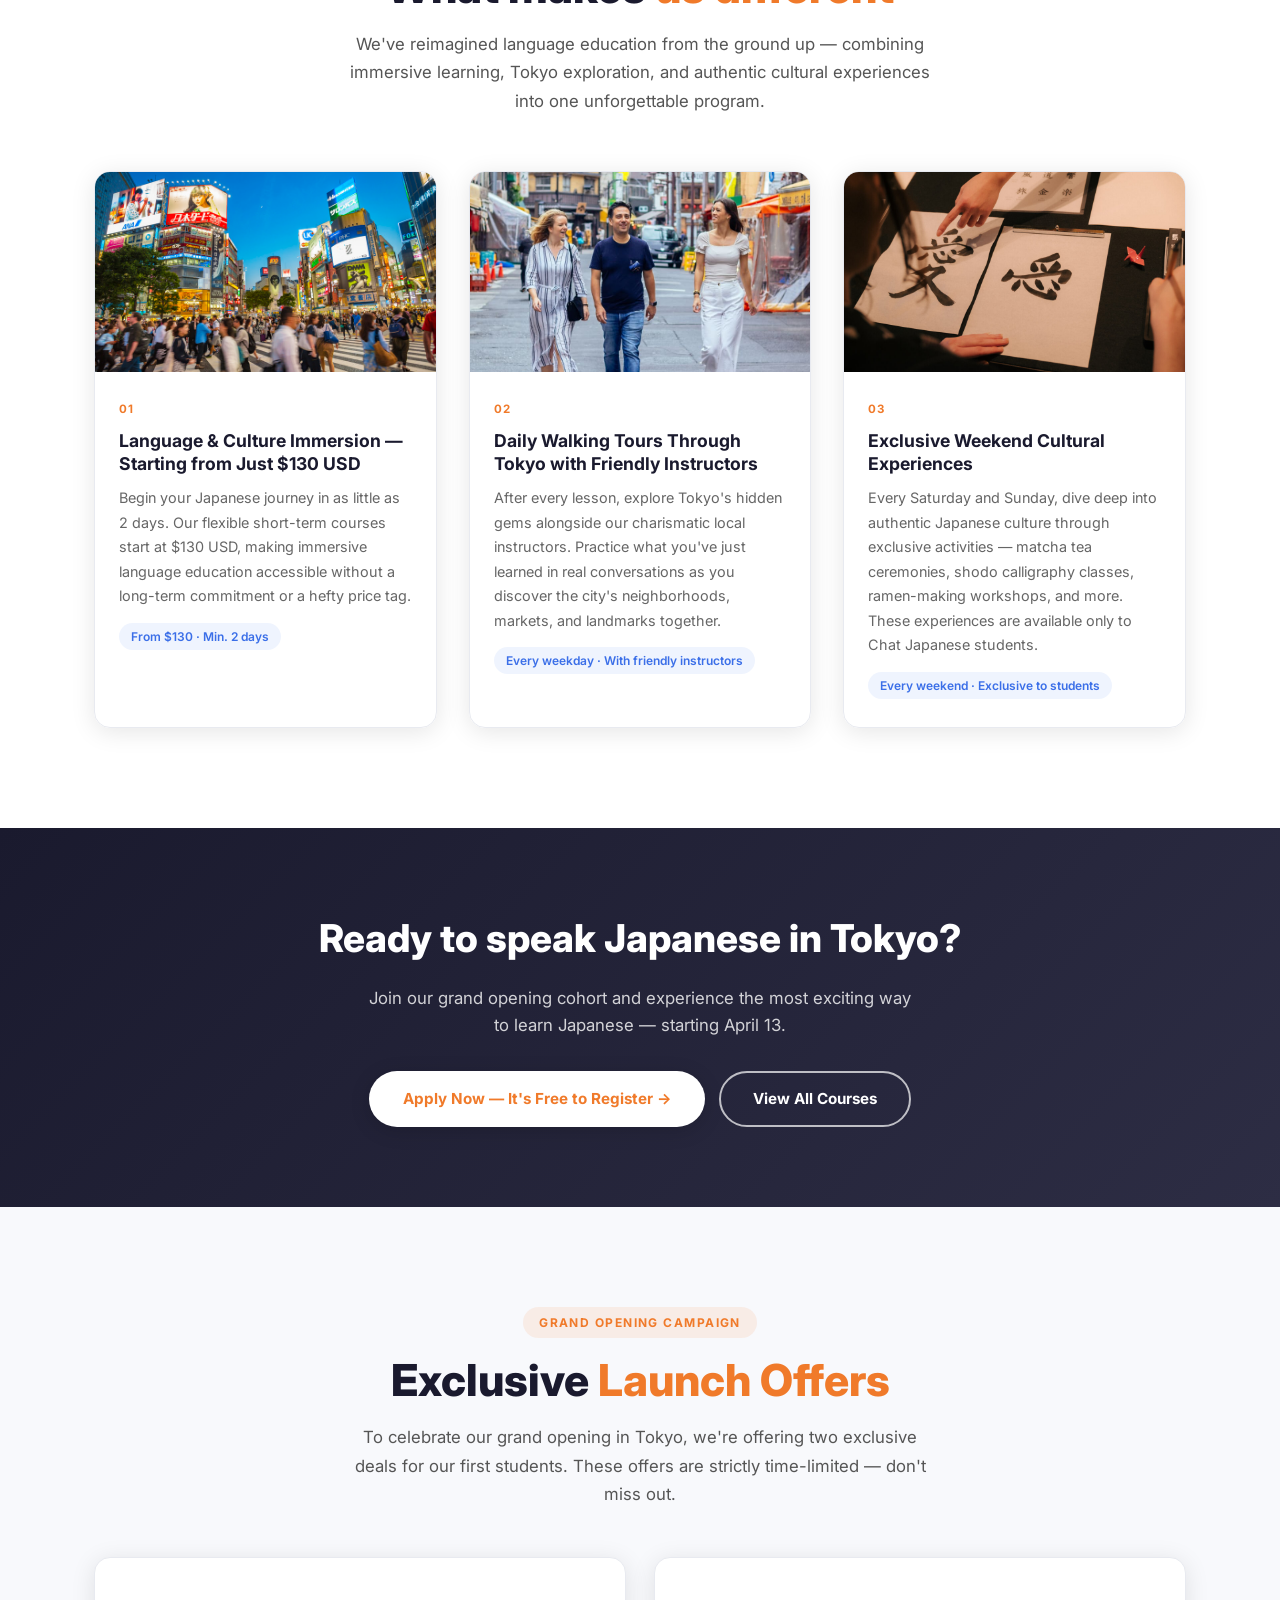
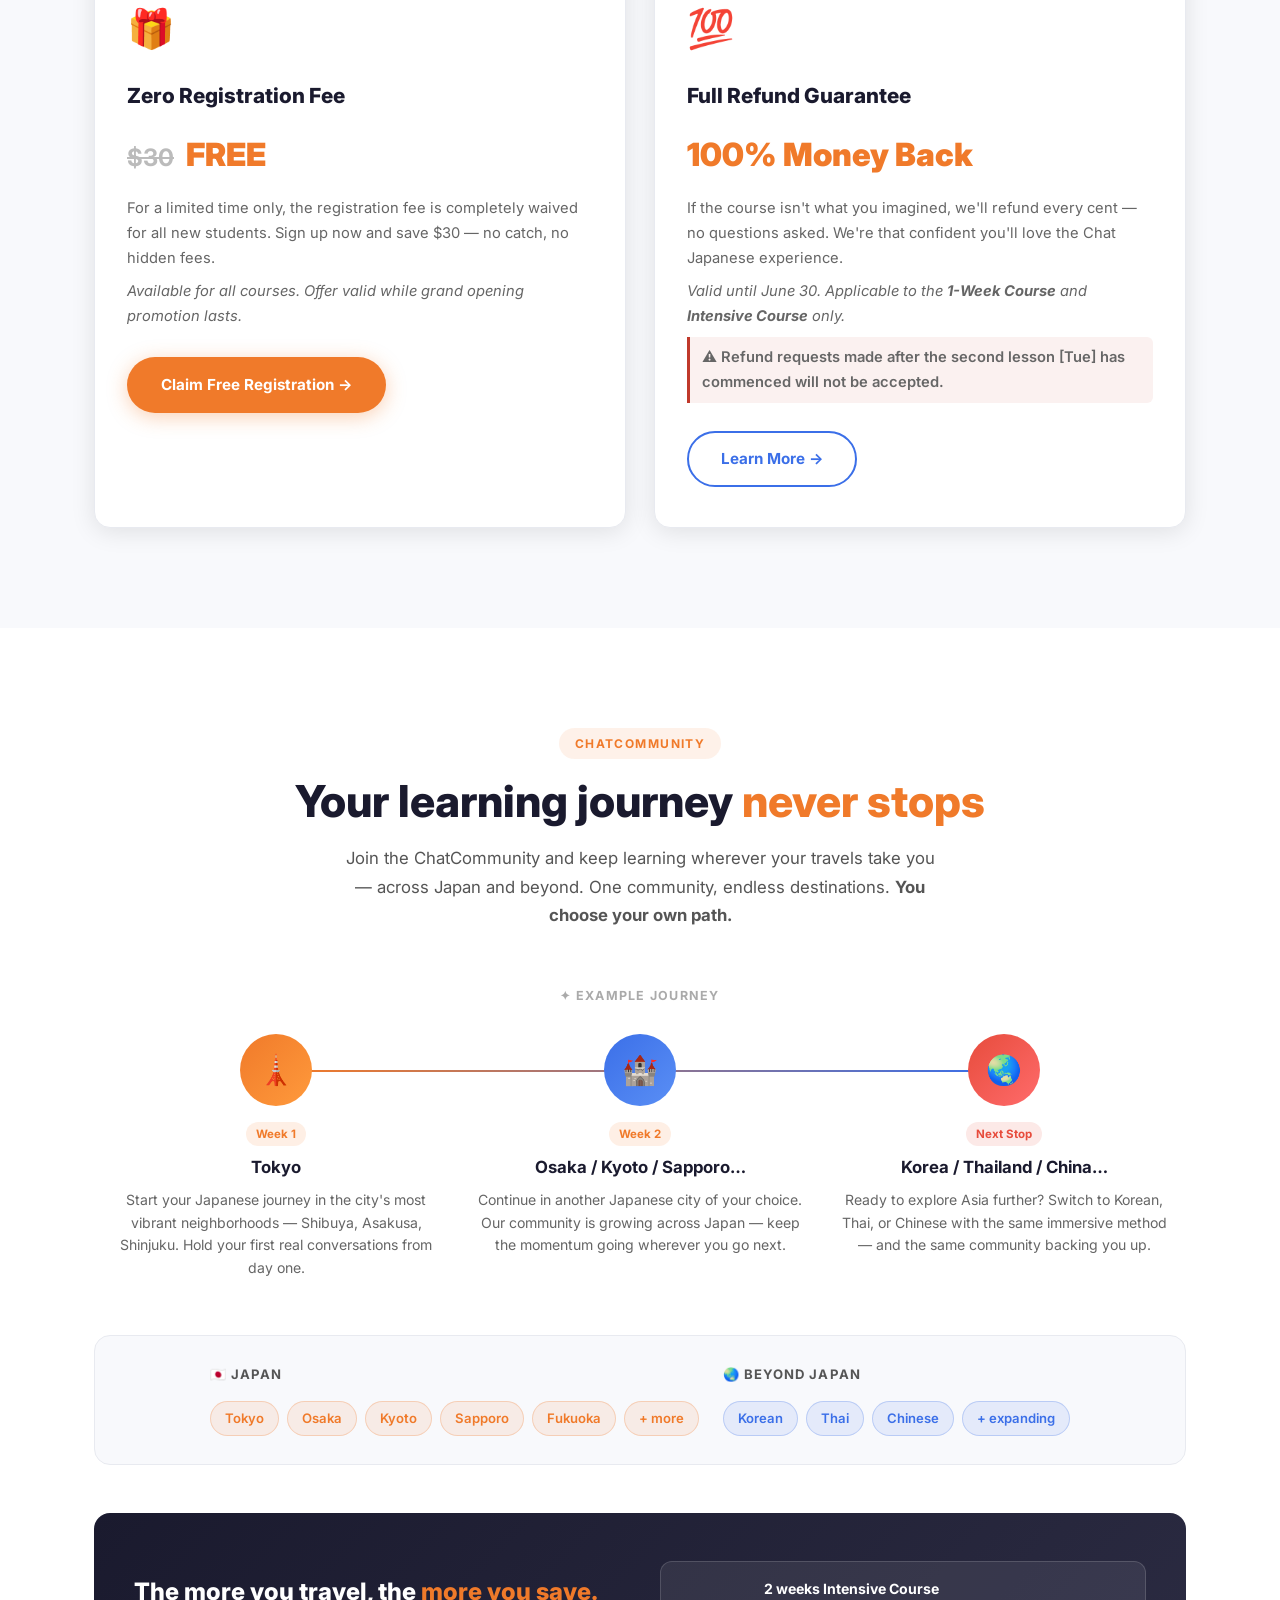
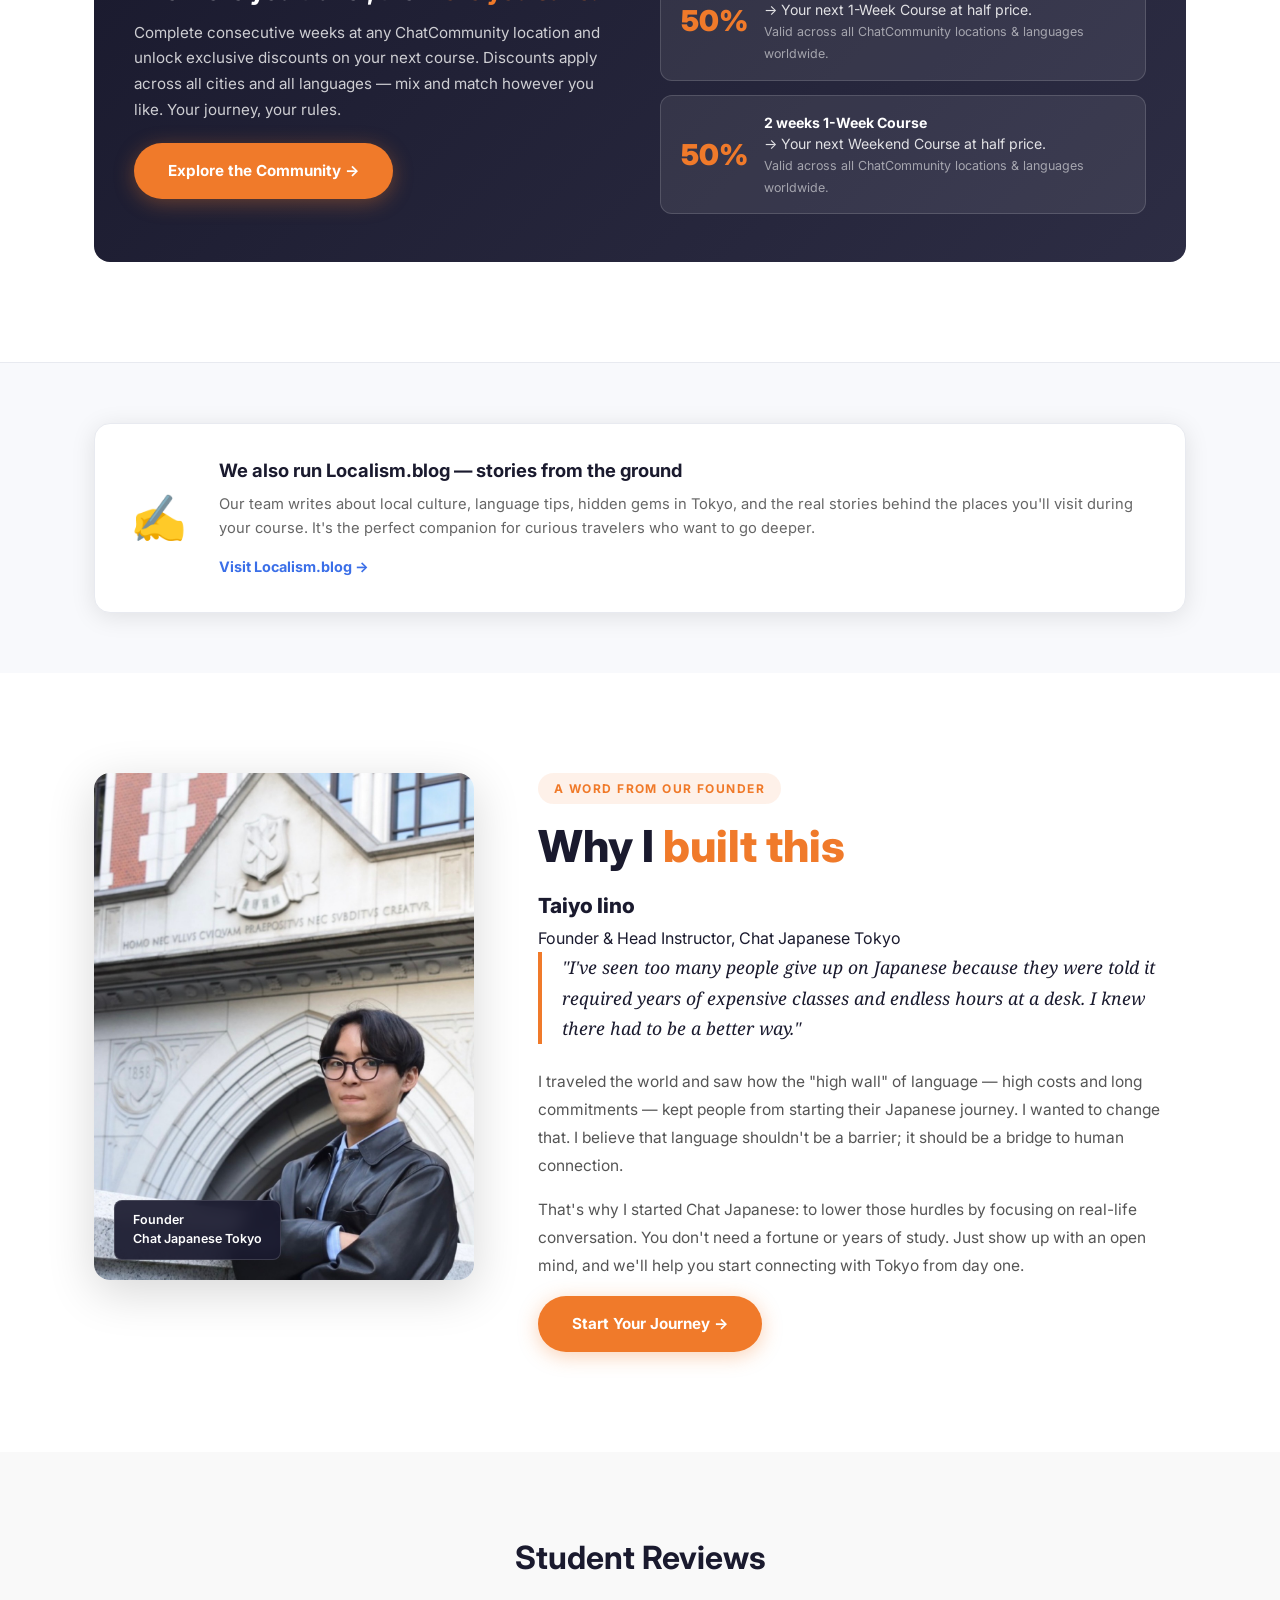
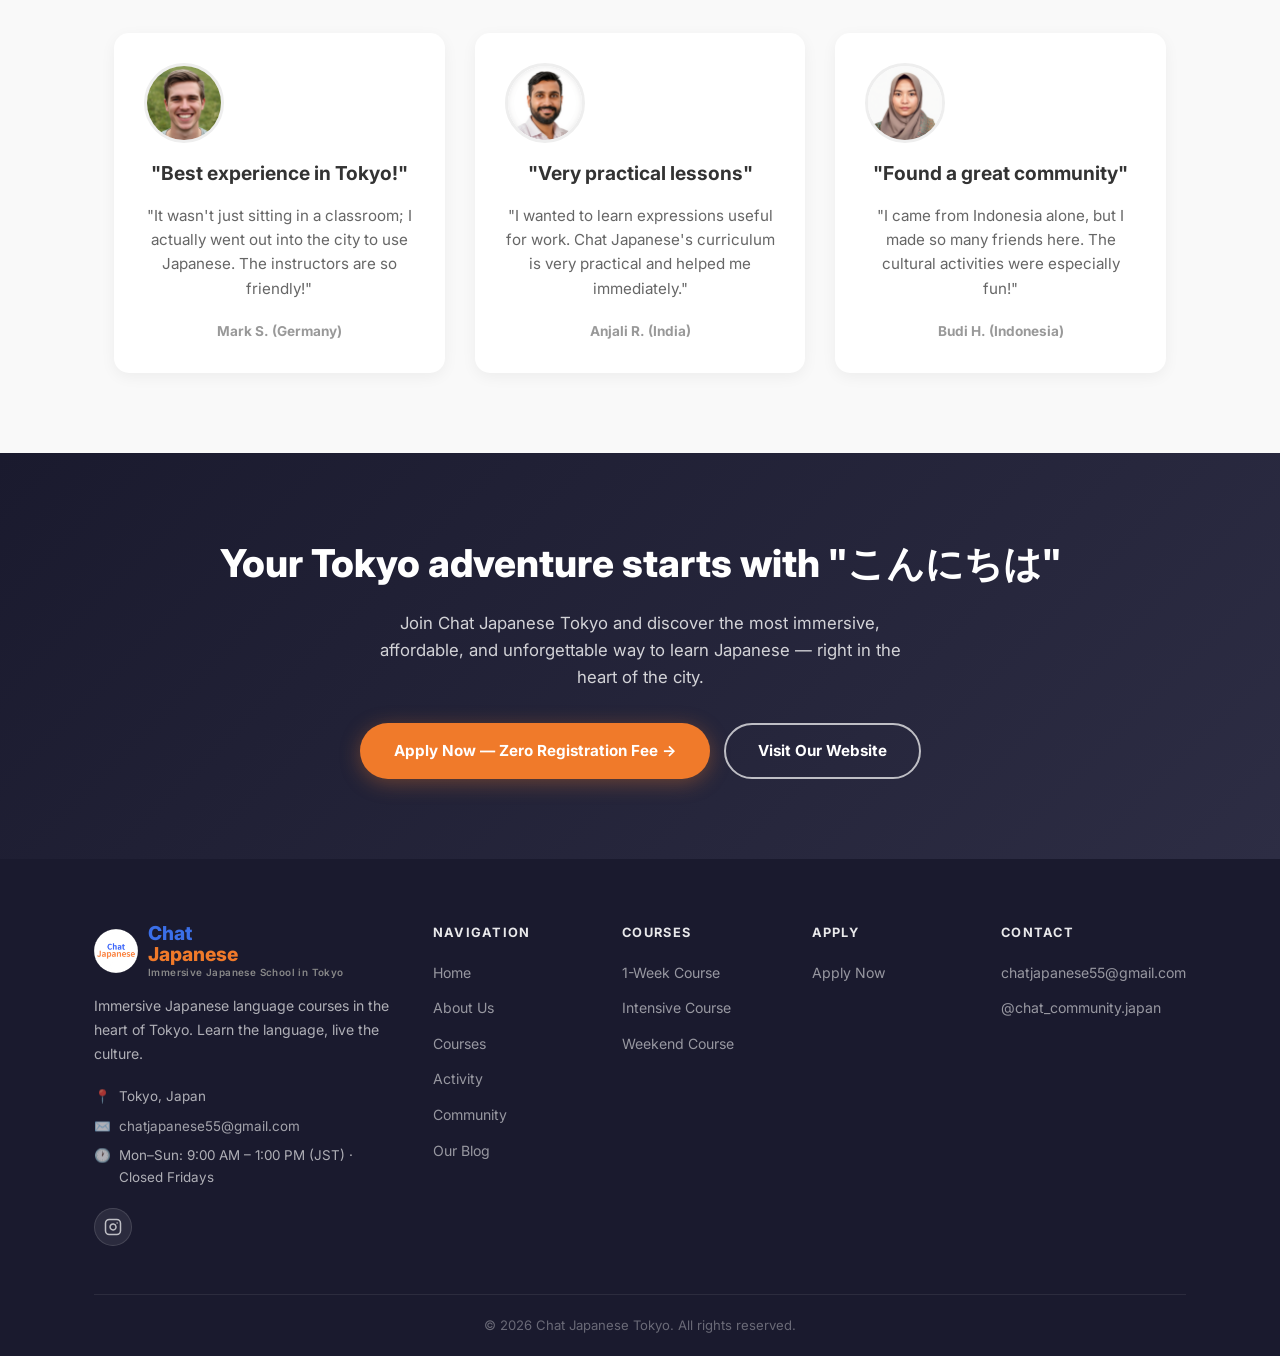
==== commit 94e2e356: "Update index.html" ====
--- a/index.html
+++ b/index.html
@@ -165,7 +165,6 @@
 <!-- ===== No.1 Connective Language School ===== -->
  <section id="award-section" class="award-section">
   <div class="overlay"></div> <div class="container">
-    <img src="award-shield.jpg" alt="Satisfaction No.1 Award" class="award-image">
     
     <h2 class="award-title">Connective Language School</h2>
     <p class="award-subtitle">No.1 in Student Satisfaction</p>
--- a/style.css
+++ b/style.css
@@ -379,7 +379,7 @@
 .award-section {
   padding: 80px 20px;
   text-align: center;
-  background-image: url('path/to/your-background-photo.jpg');
+  background-image: url('award-shield.jpg');
   background-size: cover;
   background-position: center;
   position: relative; /* 子要素の配置の基準 */
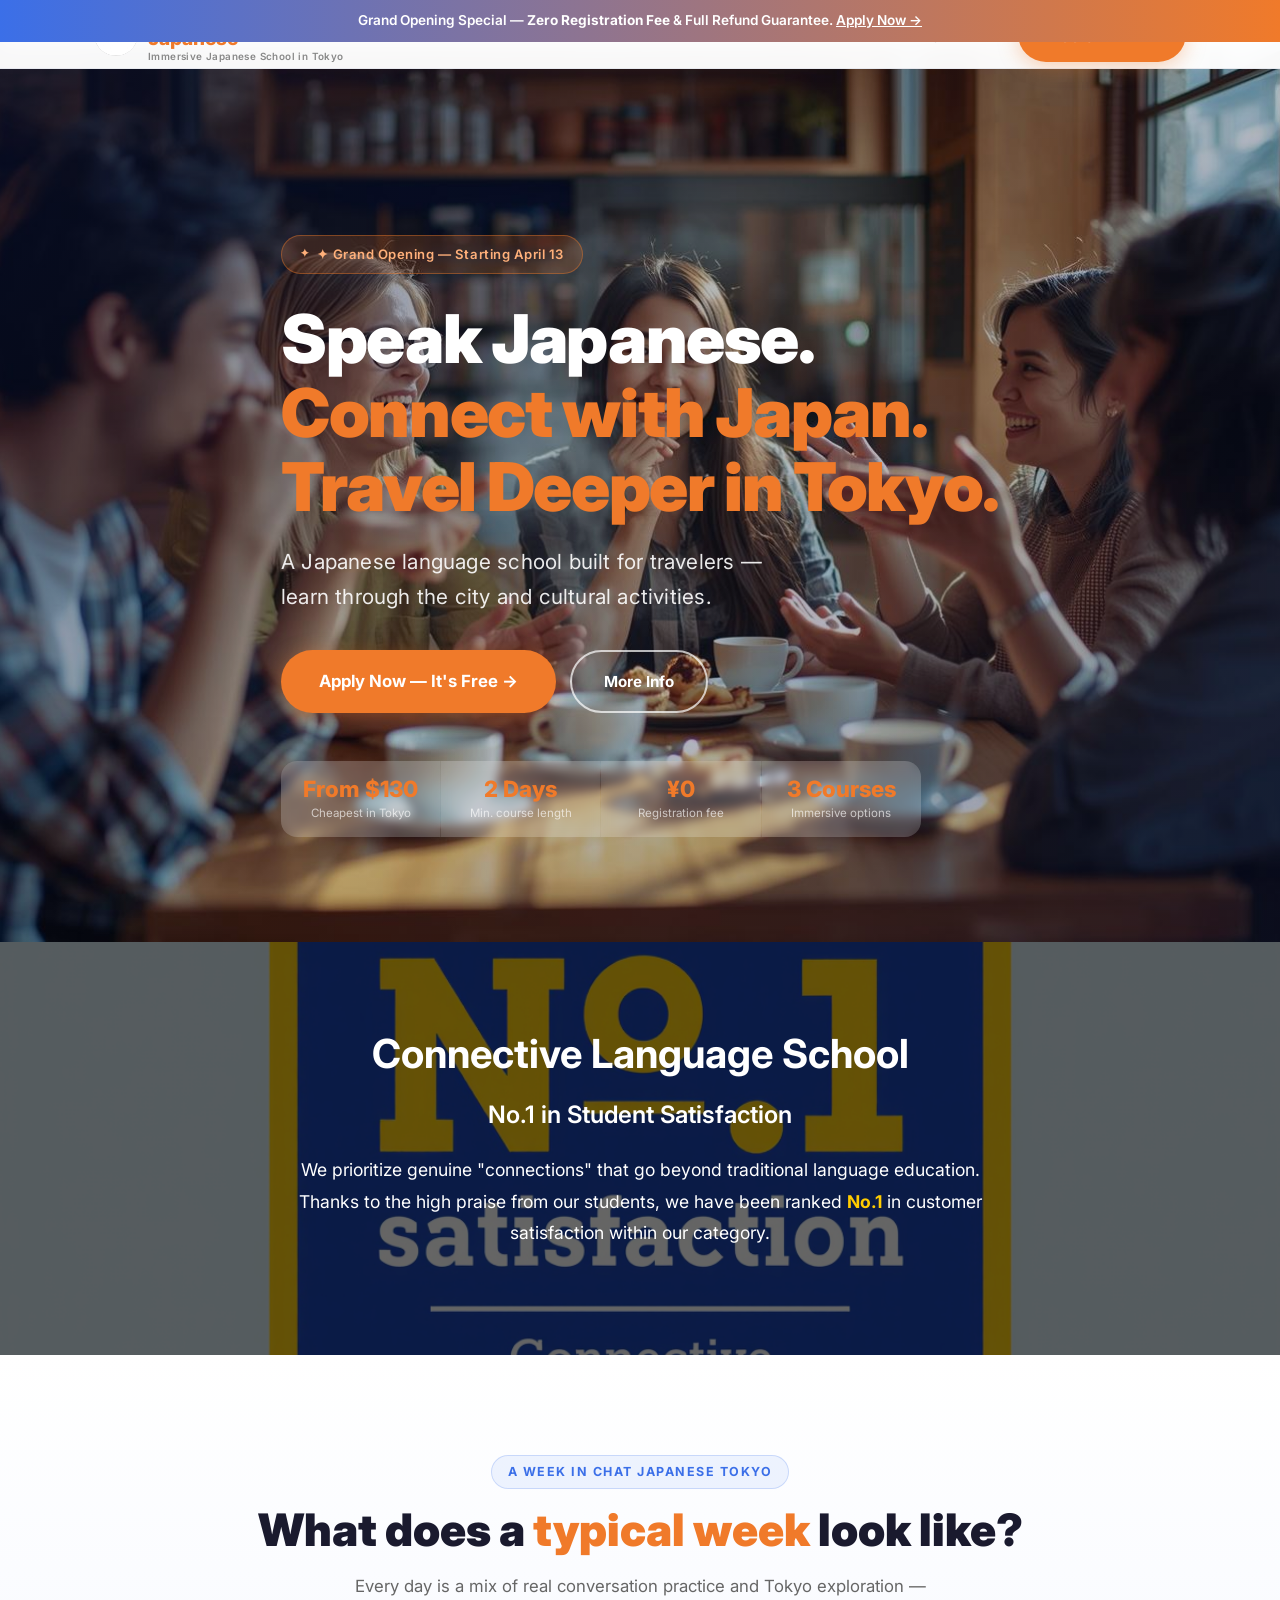
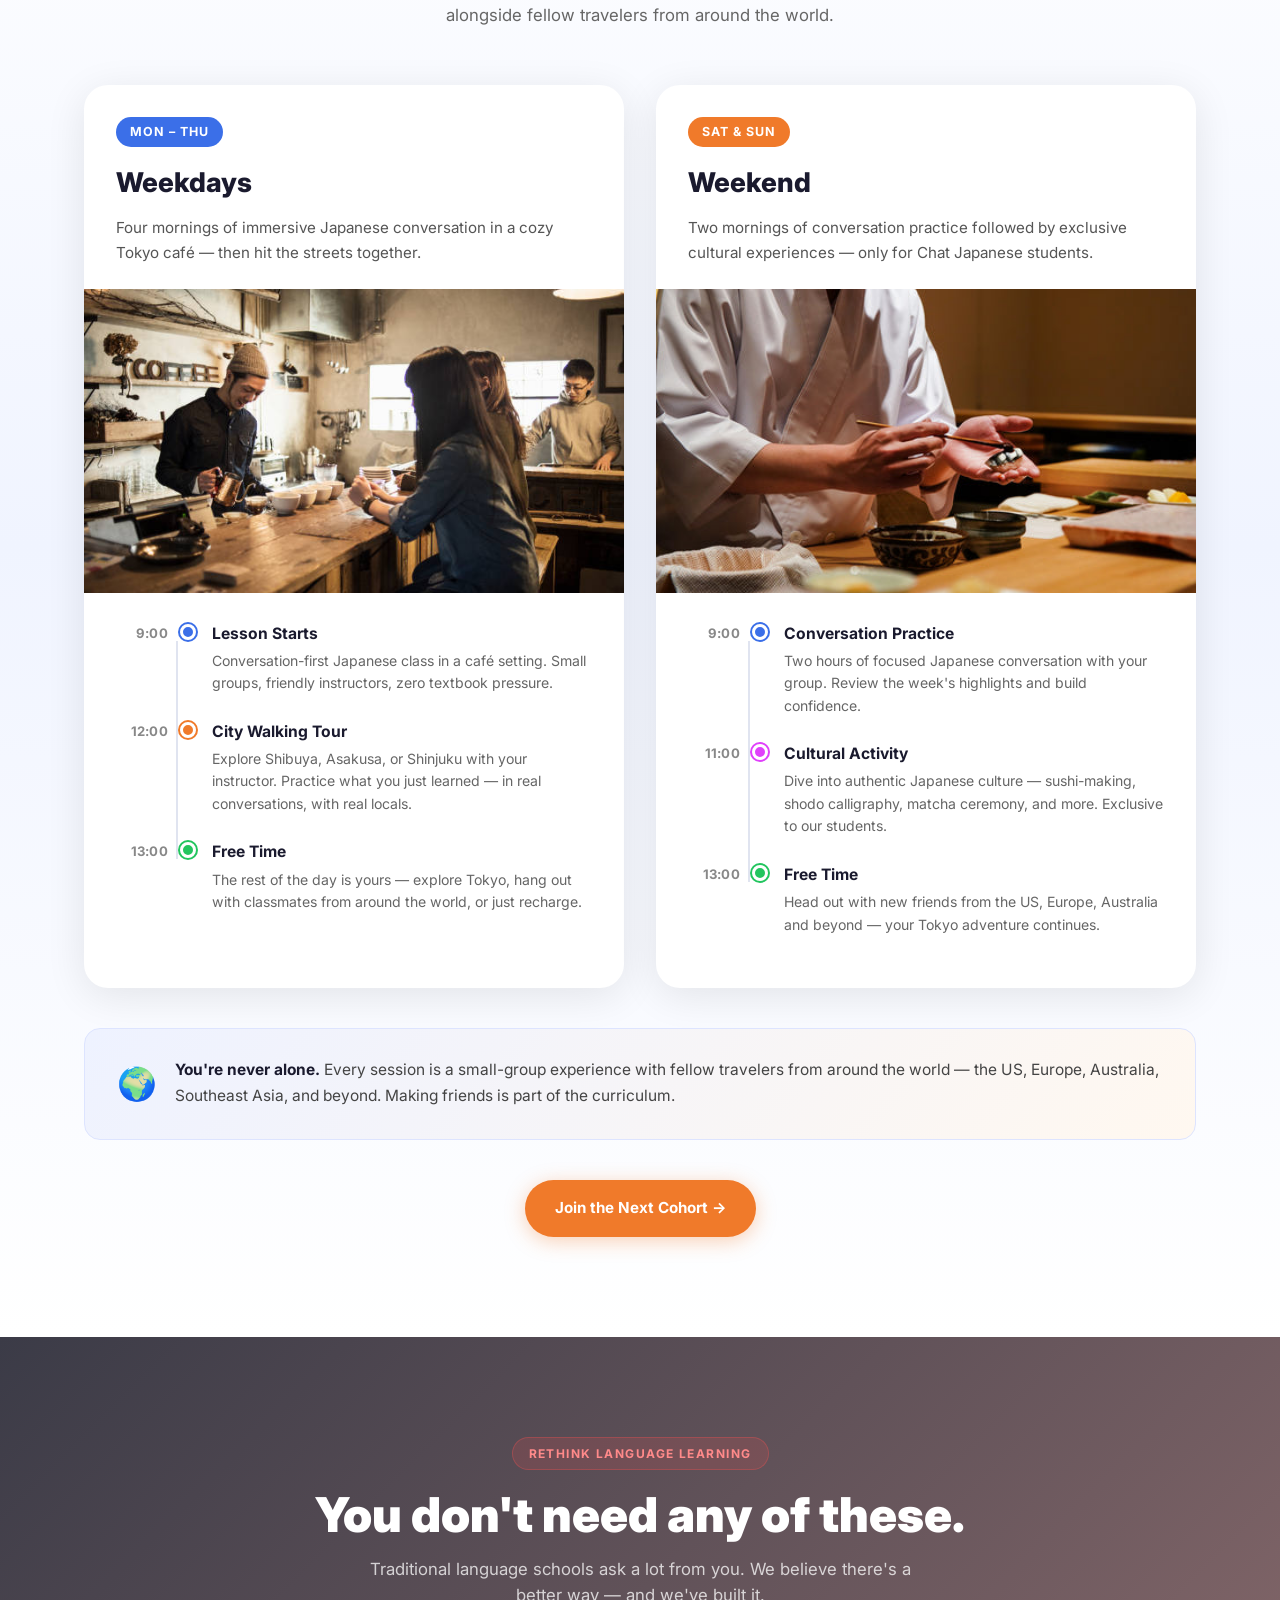
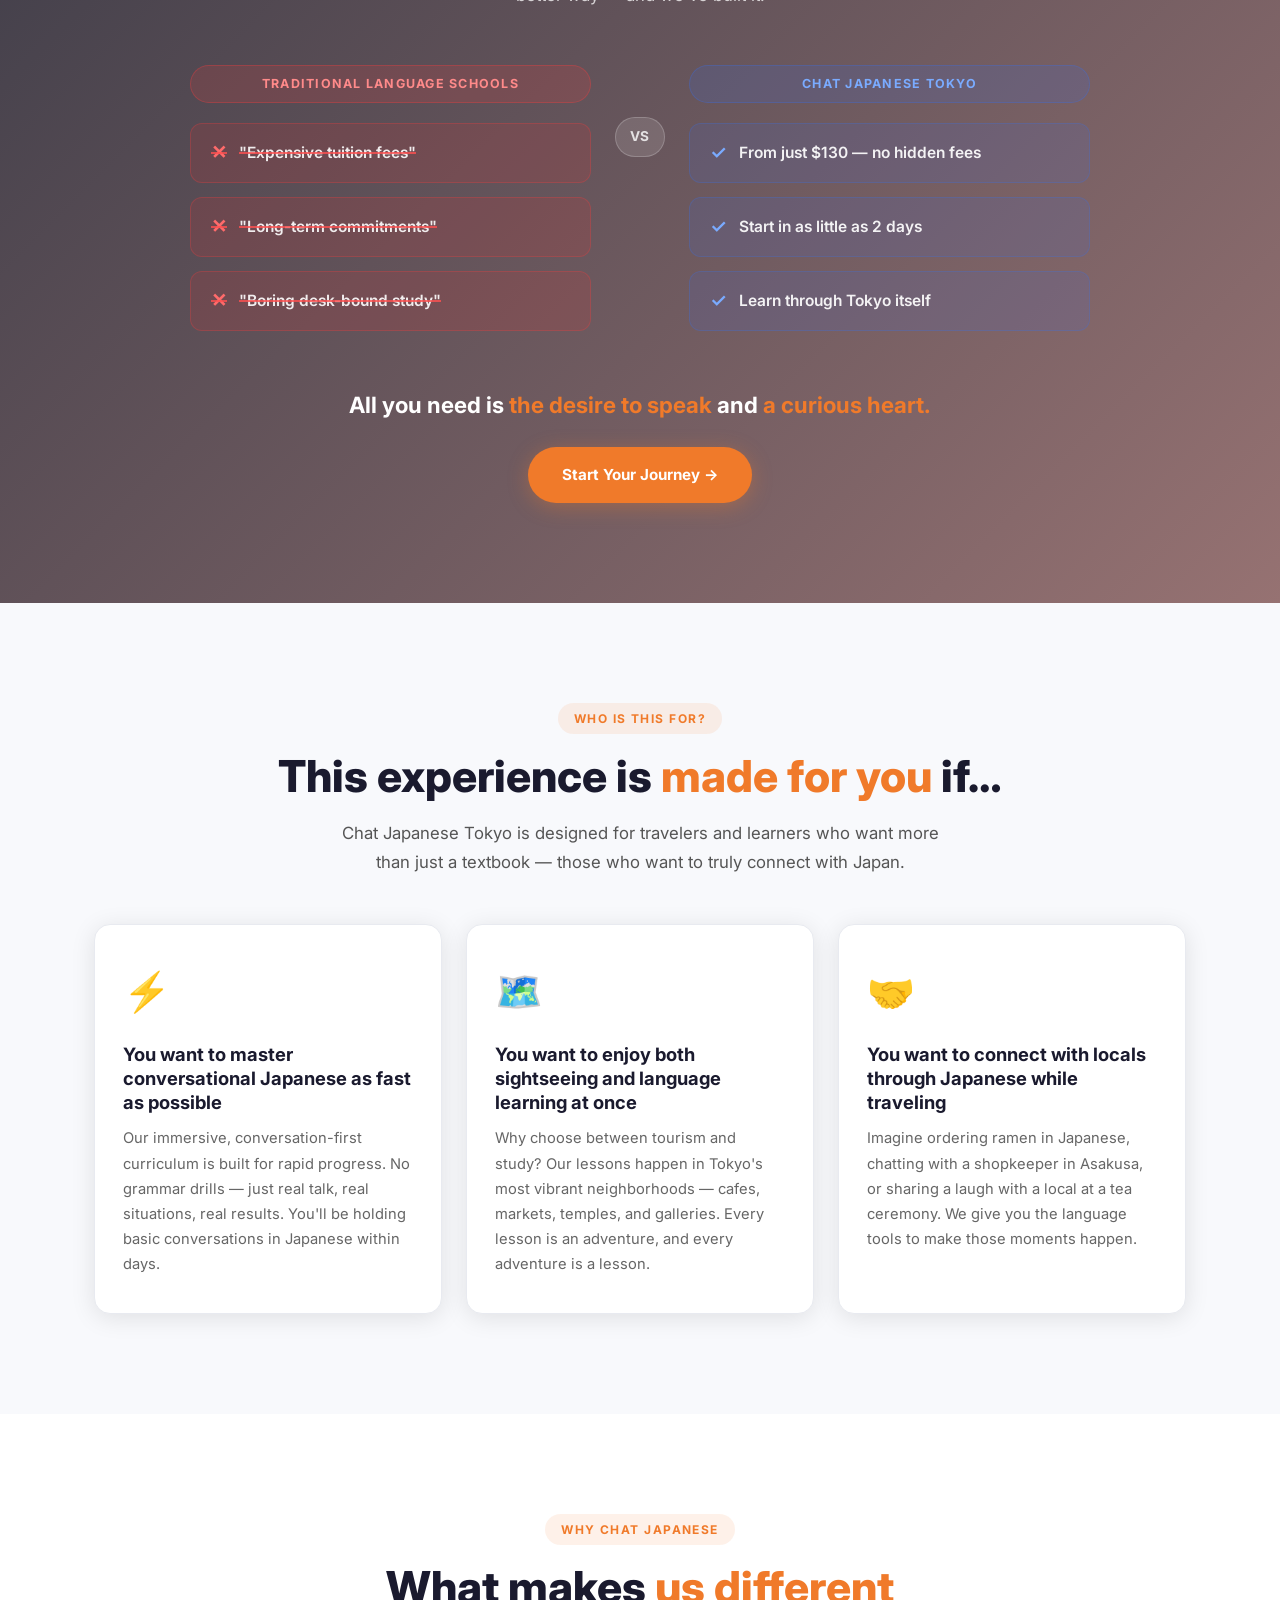
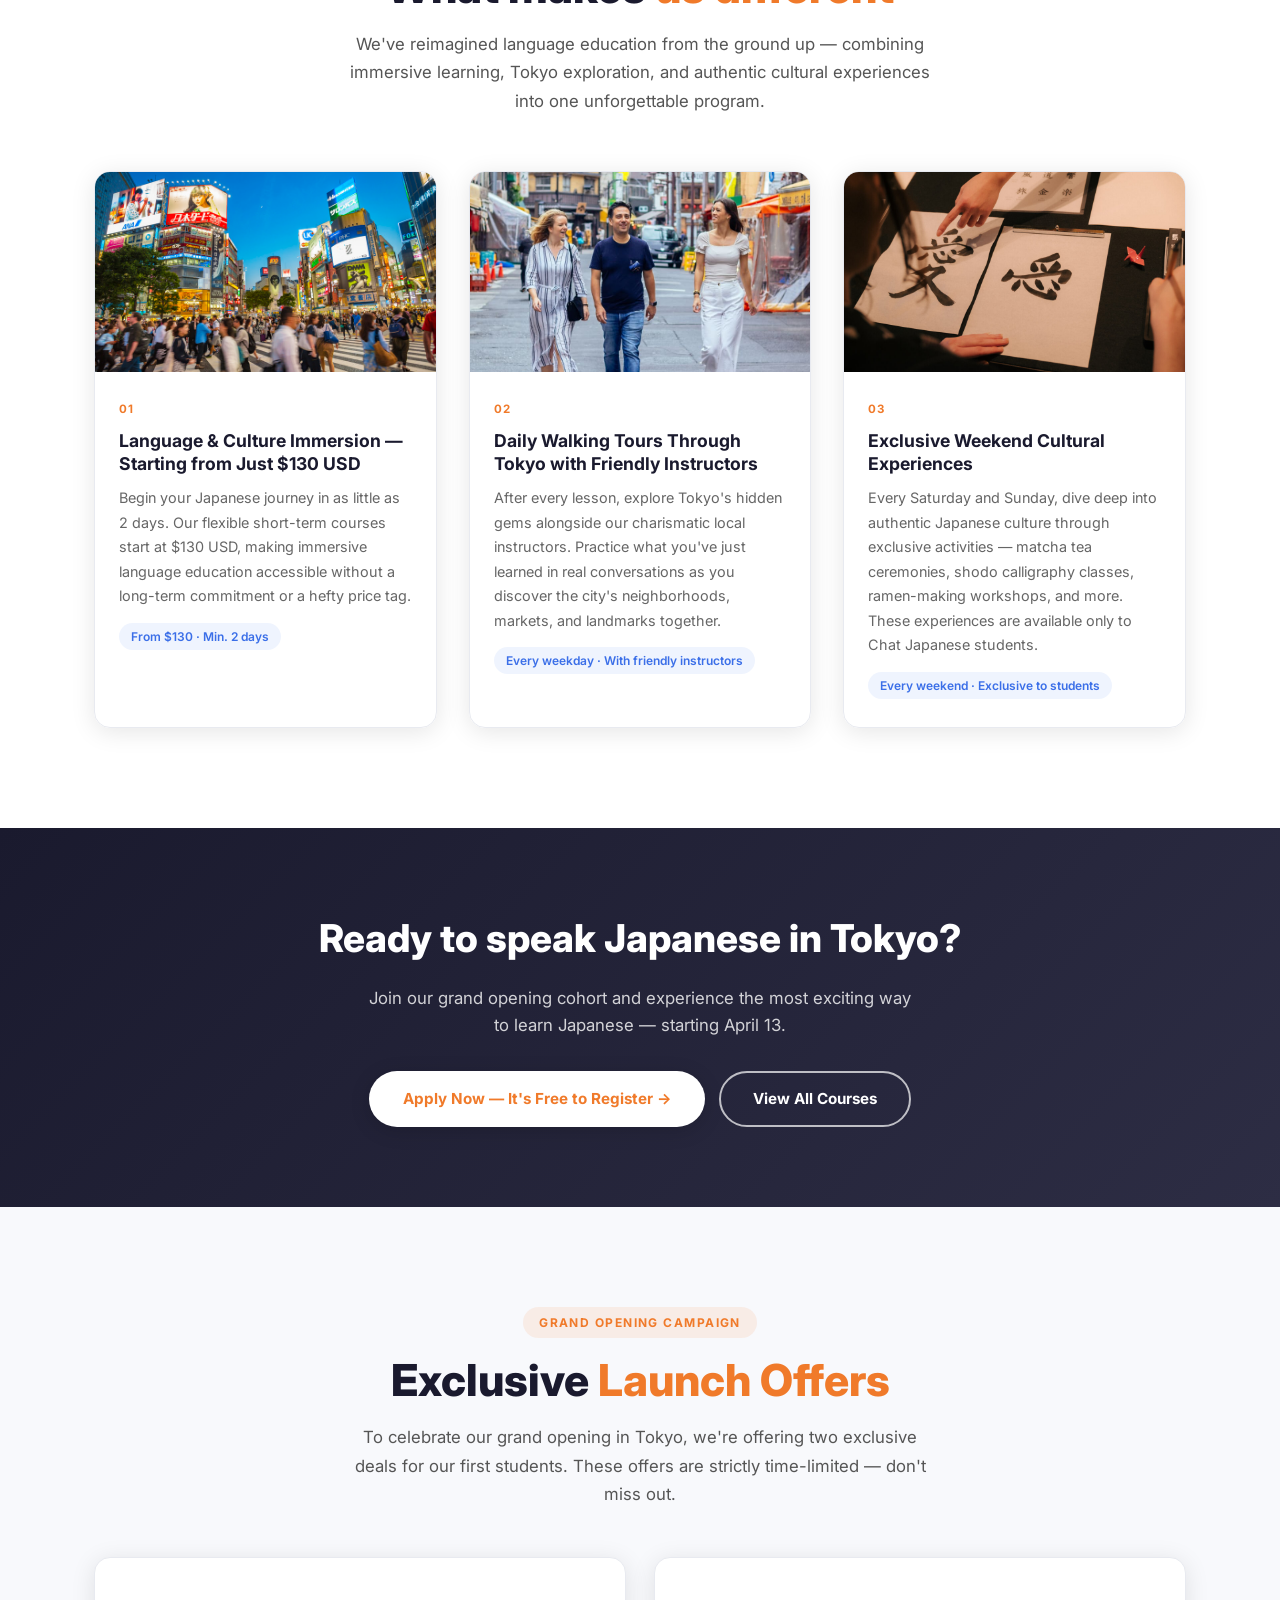
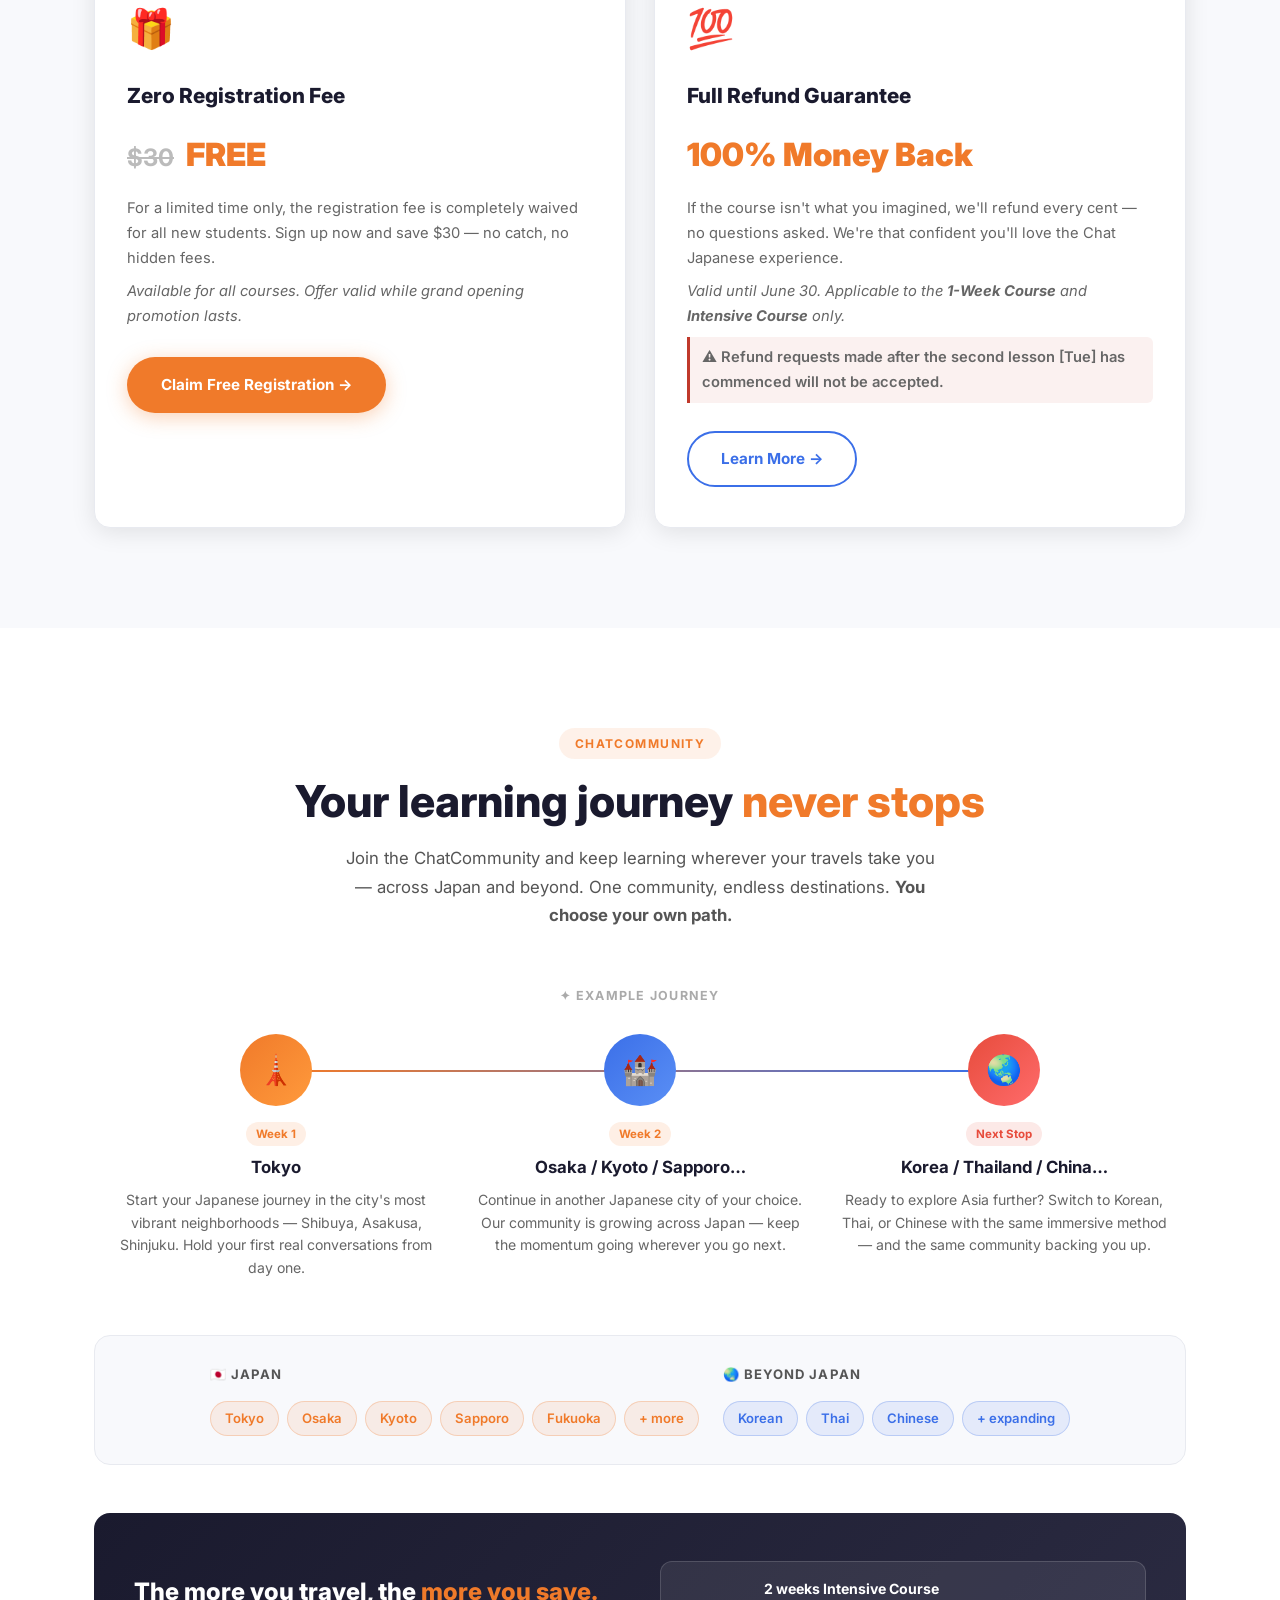
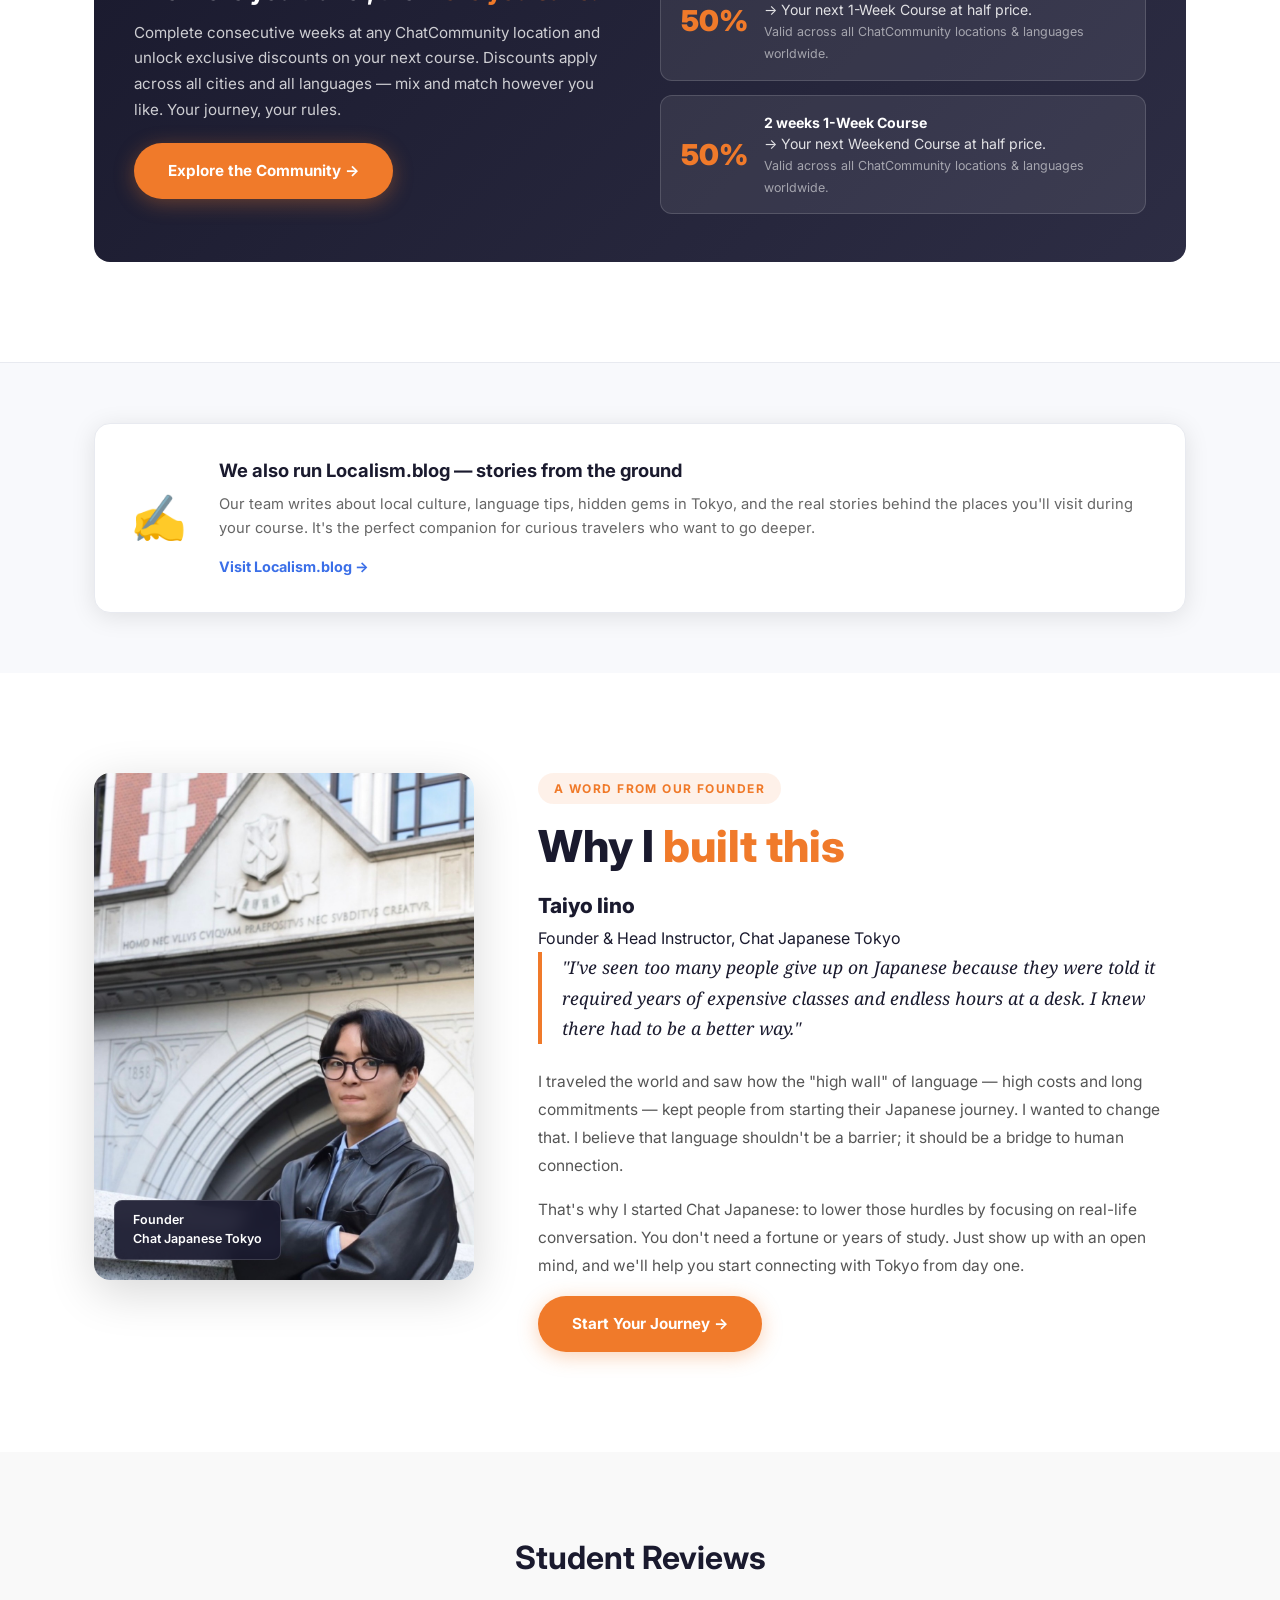
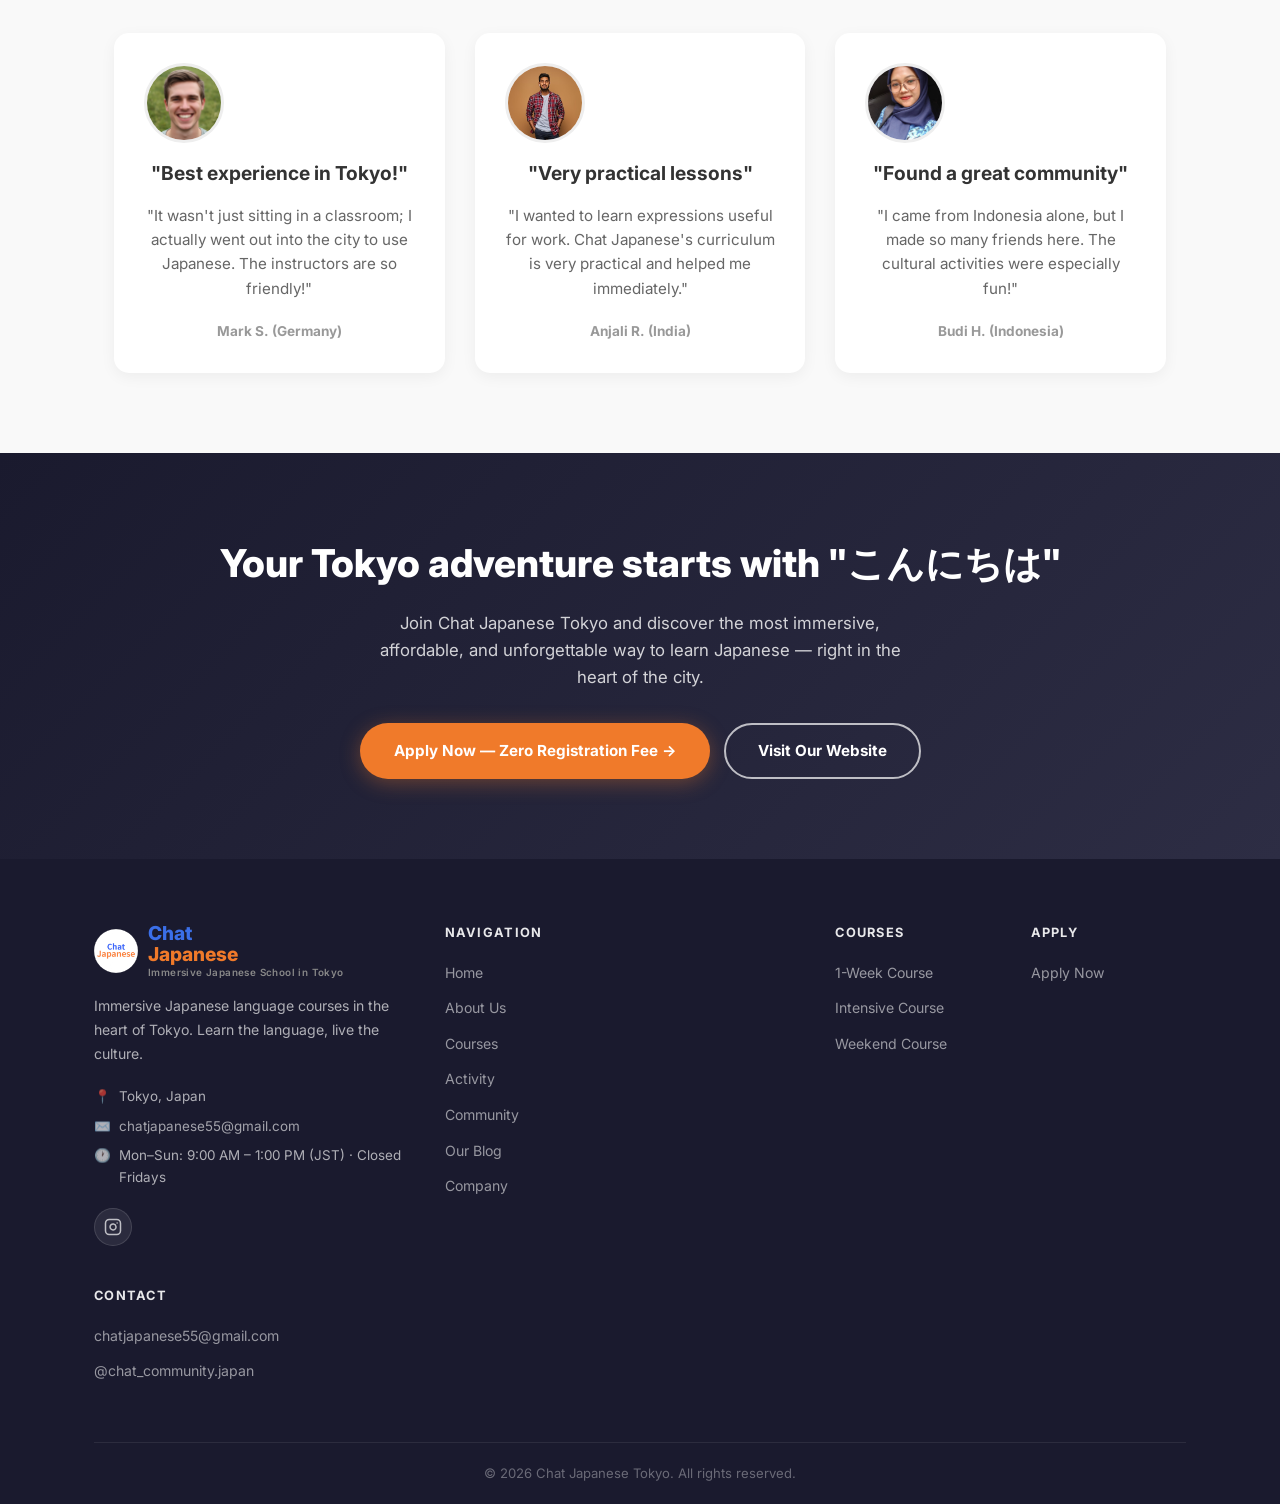
==== commit f448c629: "Update index.html" ====
--- a/index.html
+++ b/index.html
@@ -681,6 +681,7 @@
             <li><a href="https://chat-japanese.com/#activity" target="_blank" rel="noopener">Activity</a></li>
             <li><a href="https://www.chat-japanese.com/community/index.html" target="_blank" rel="noopener">Community</a></li>
             <li><a href="https://www.chat-communityjapan.com/" target="_blank" rel="noopener">Our Blog</a></li>
+            <li><a href="https://www.symarch-llc.com/" target"_blank" rel="noopener">Company</li>
           </ul>
         </div>
         <div class="footer-col">
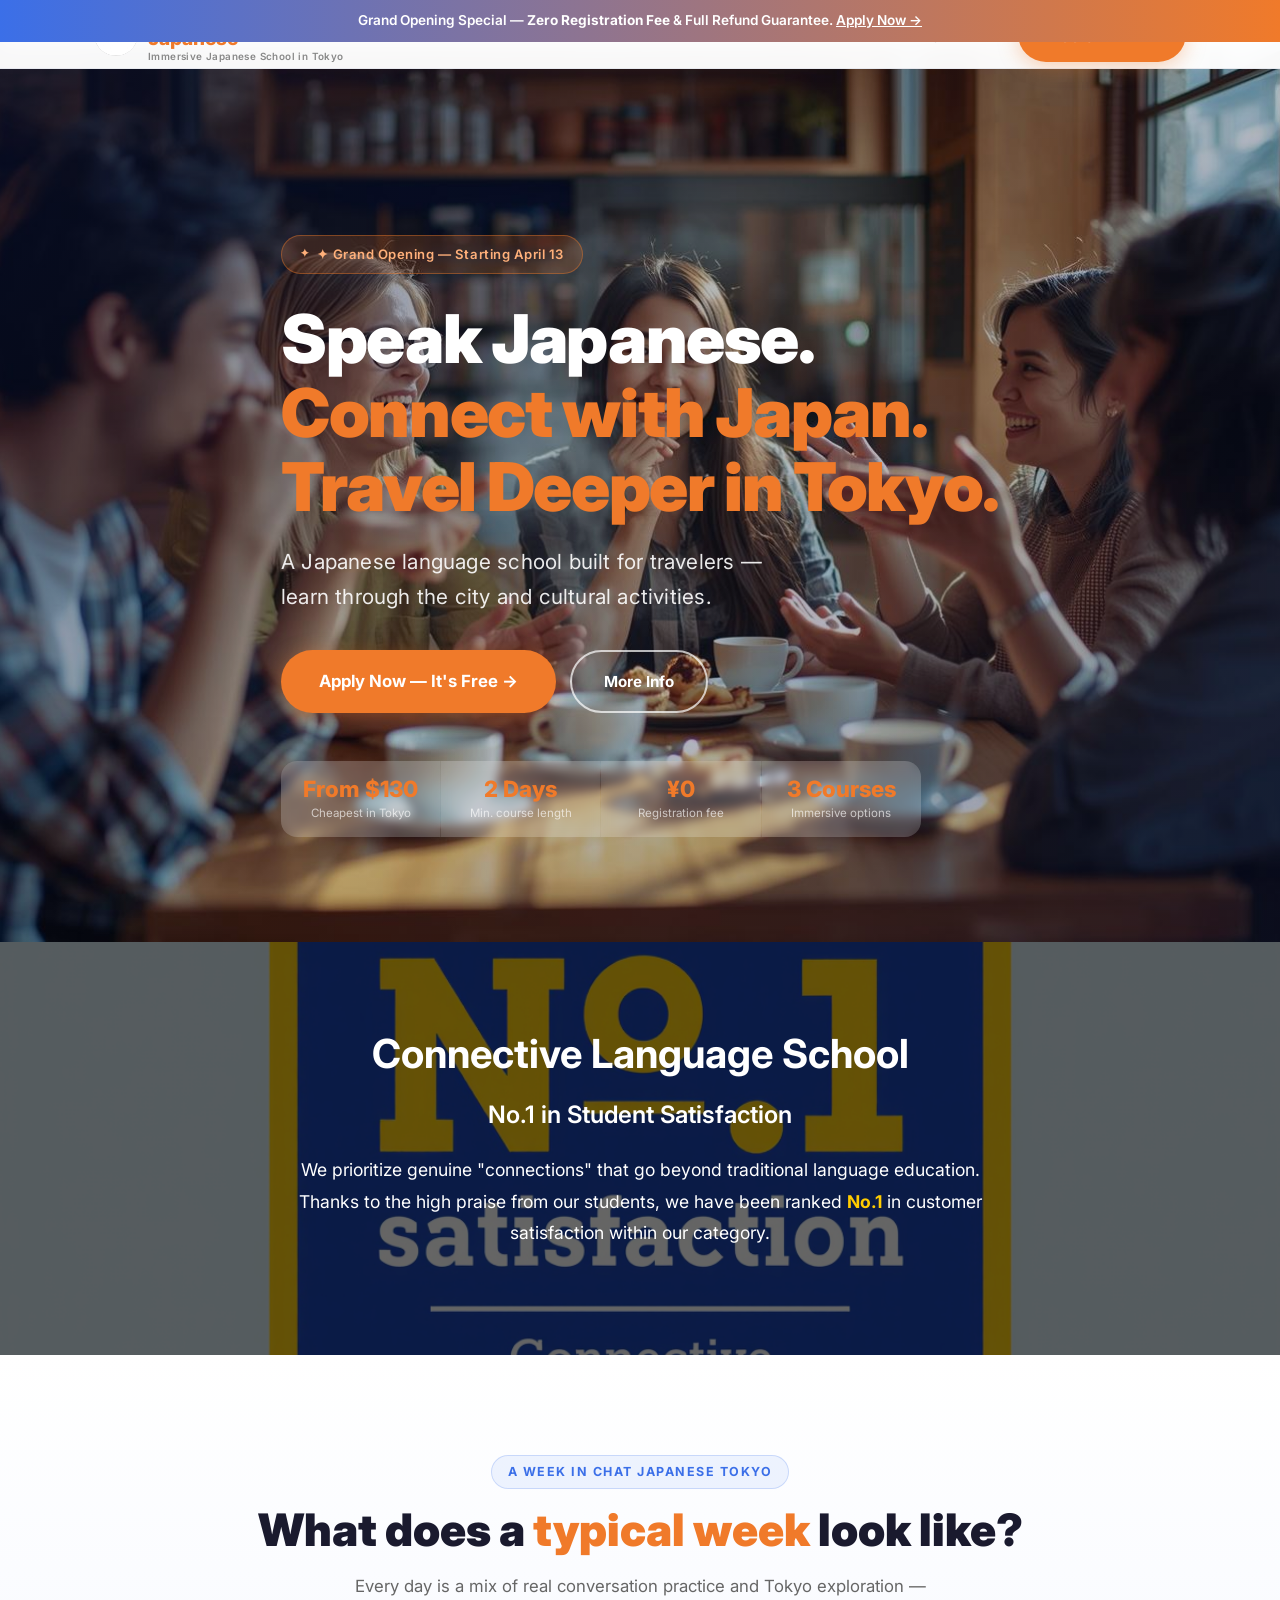
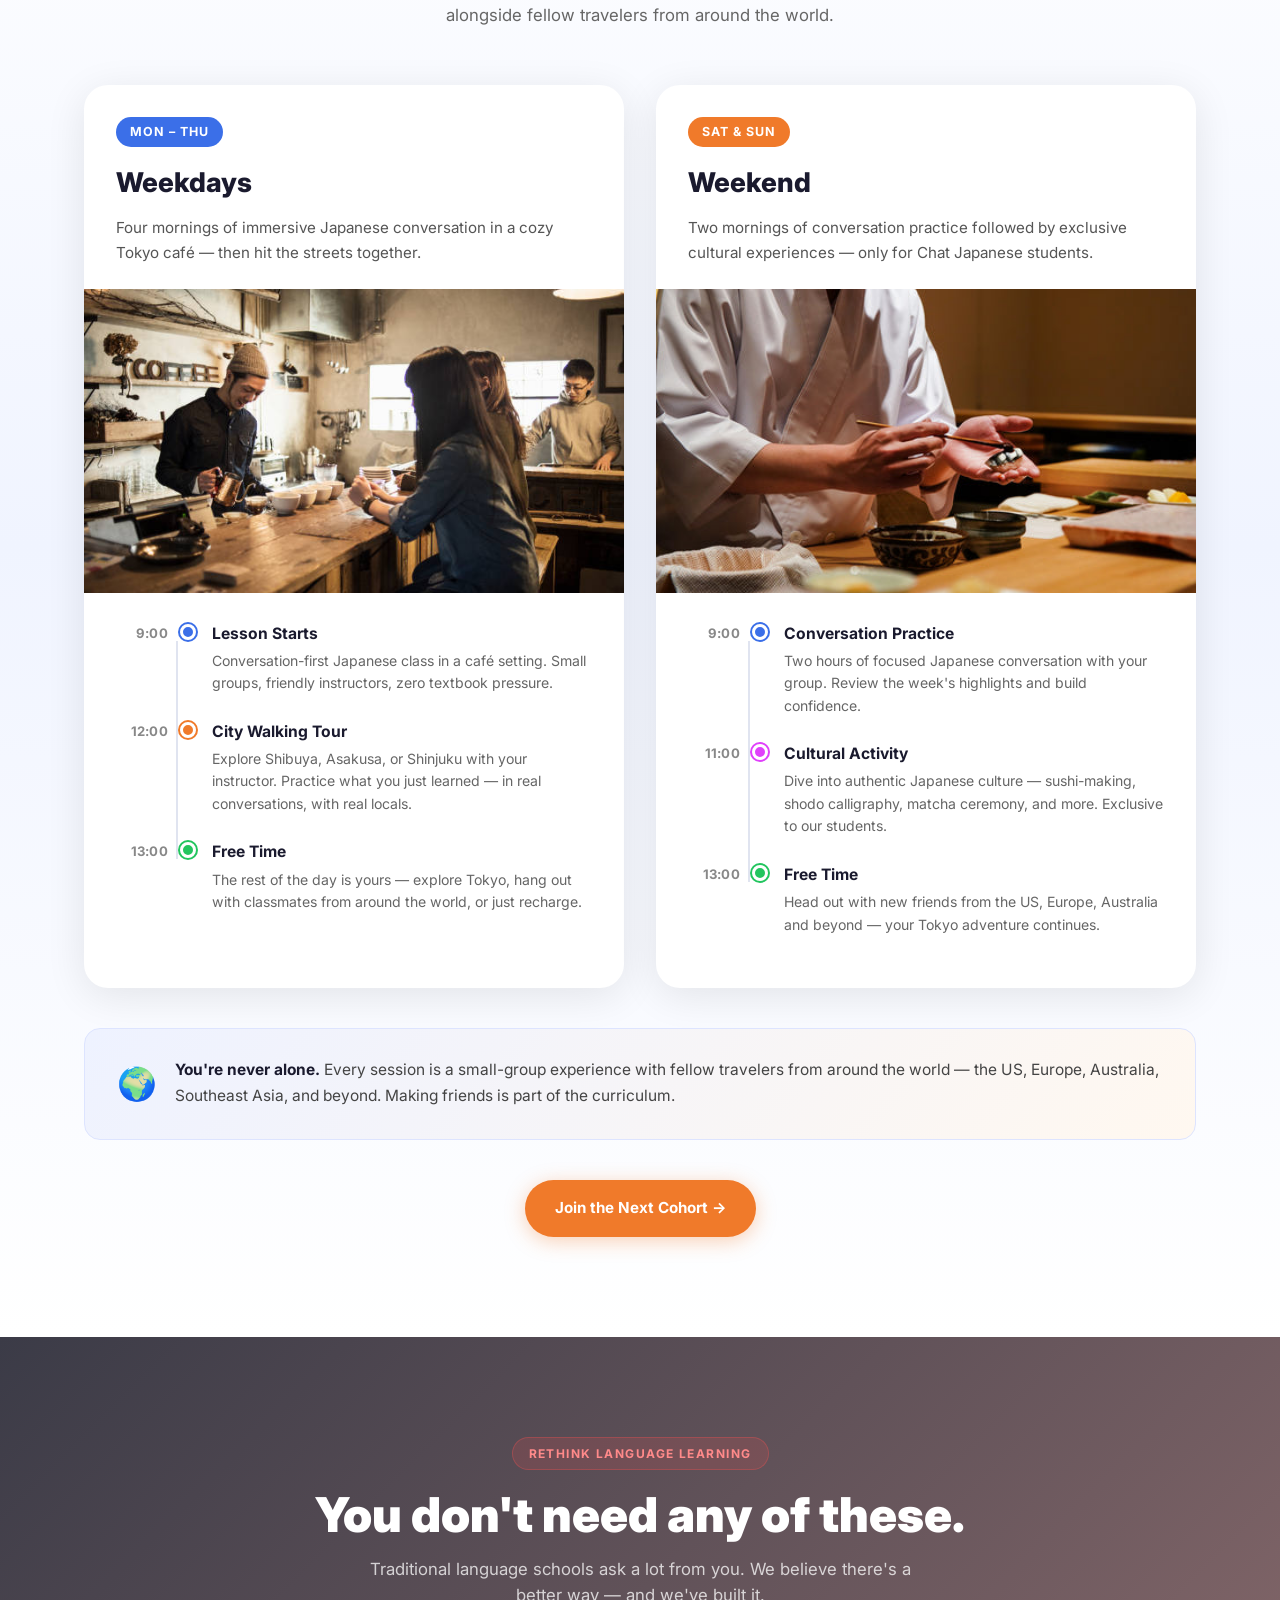
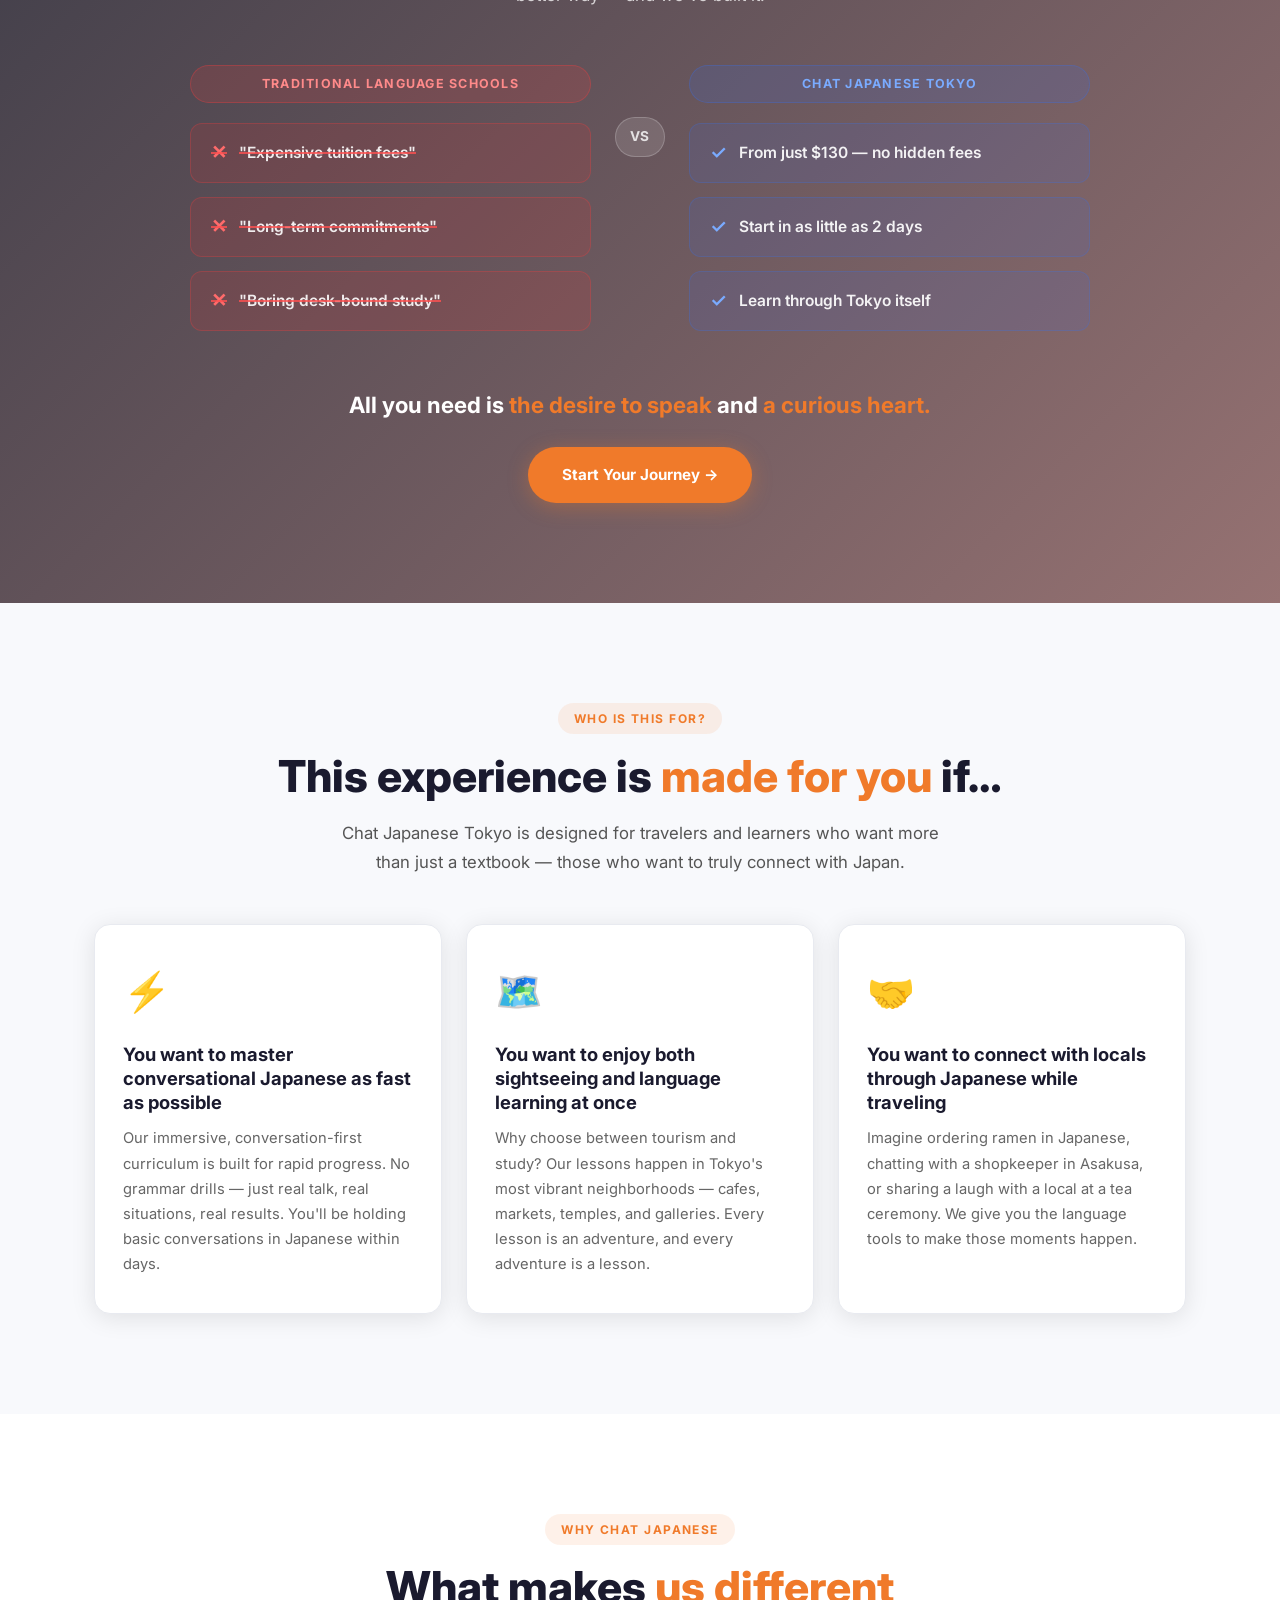
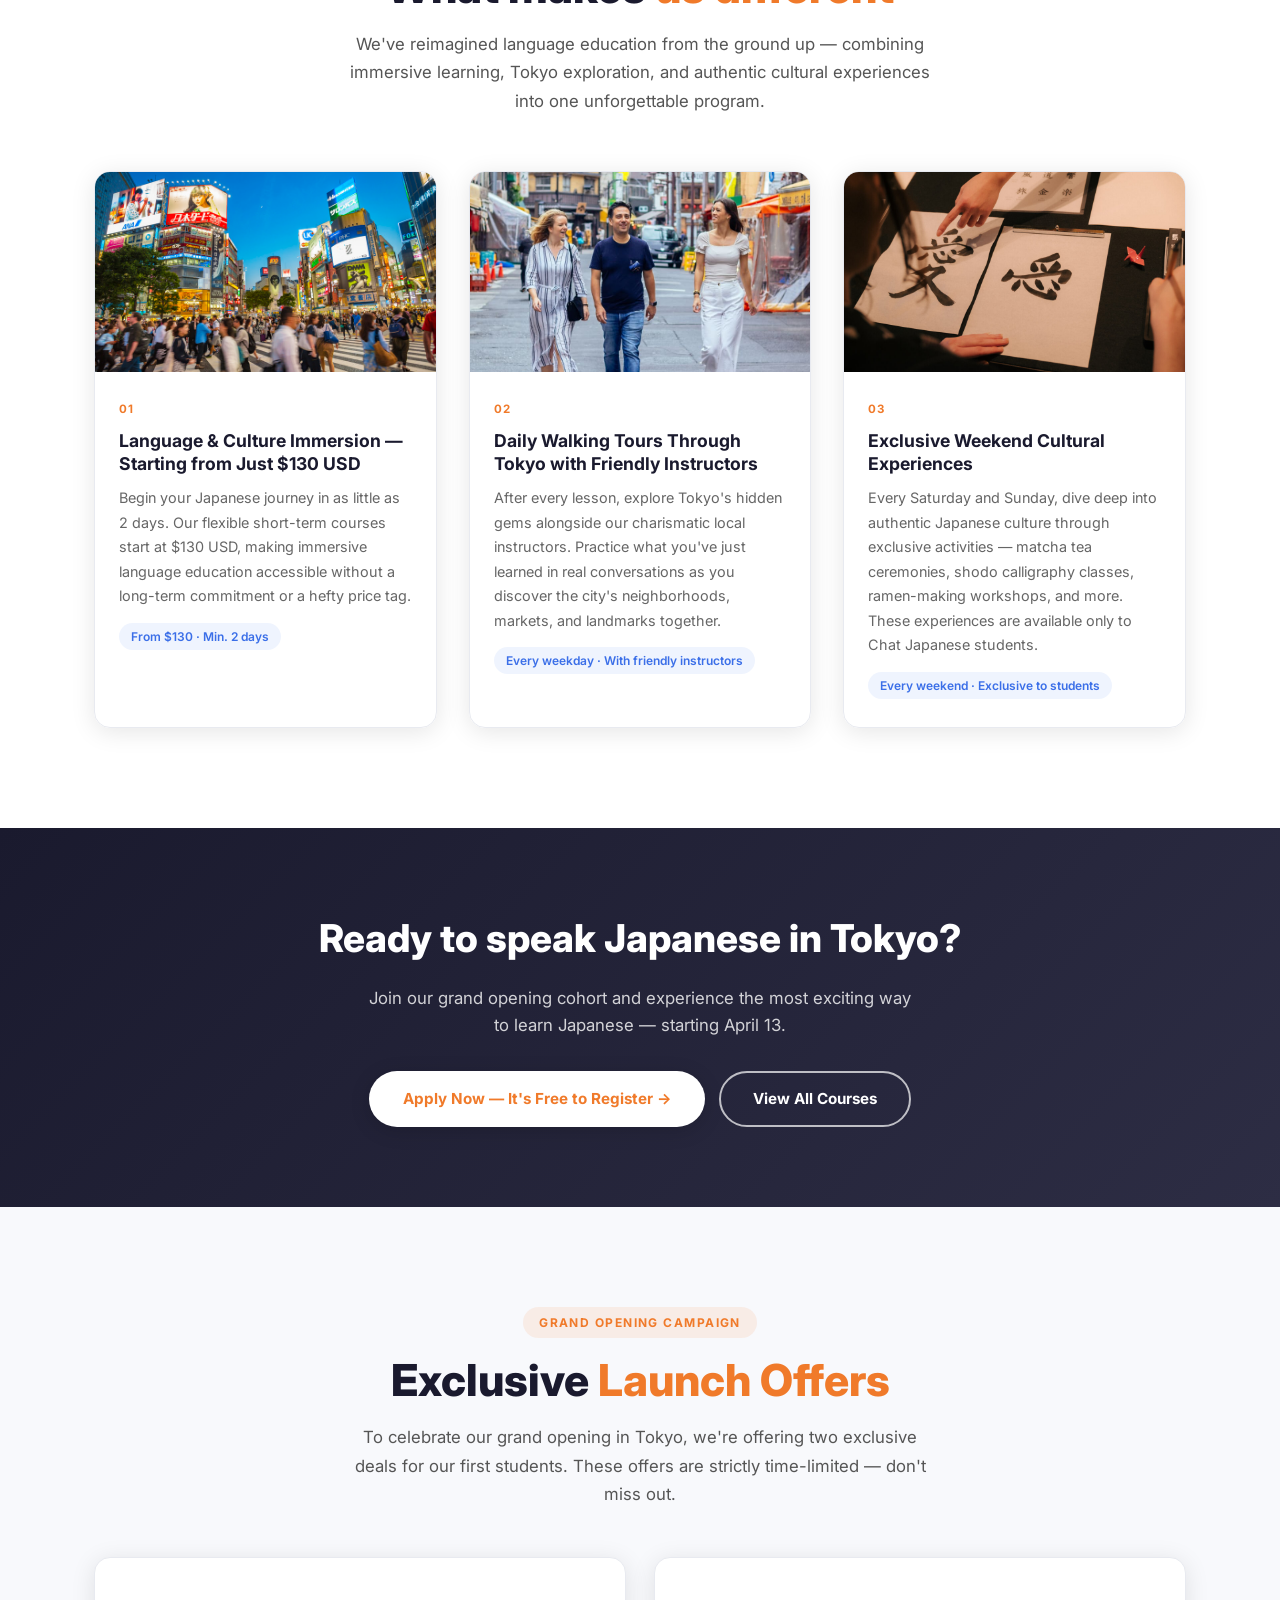
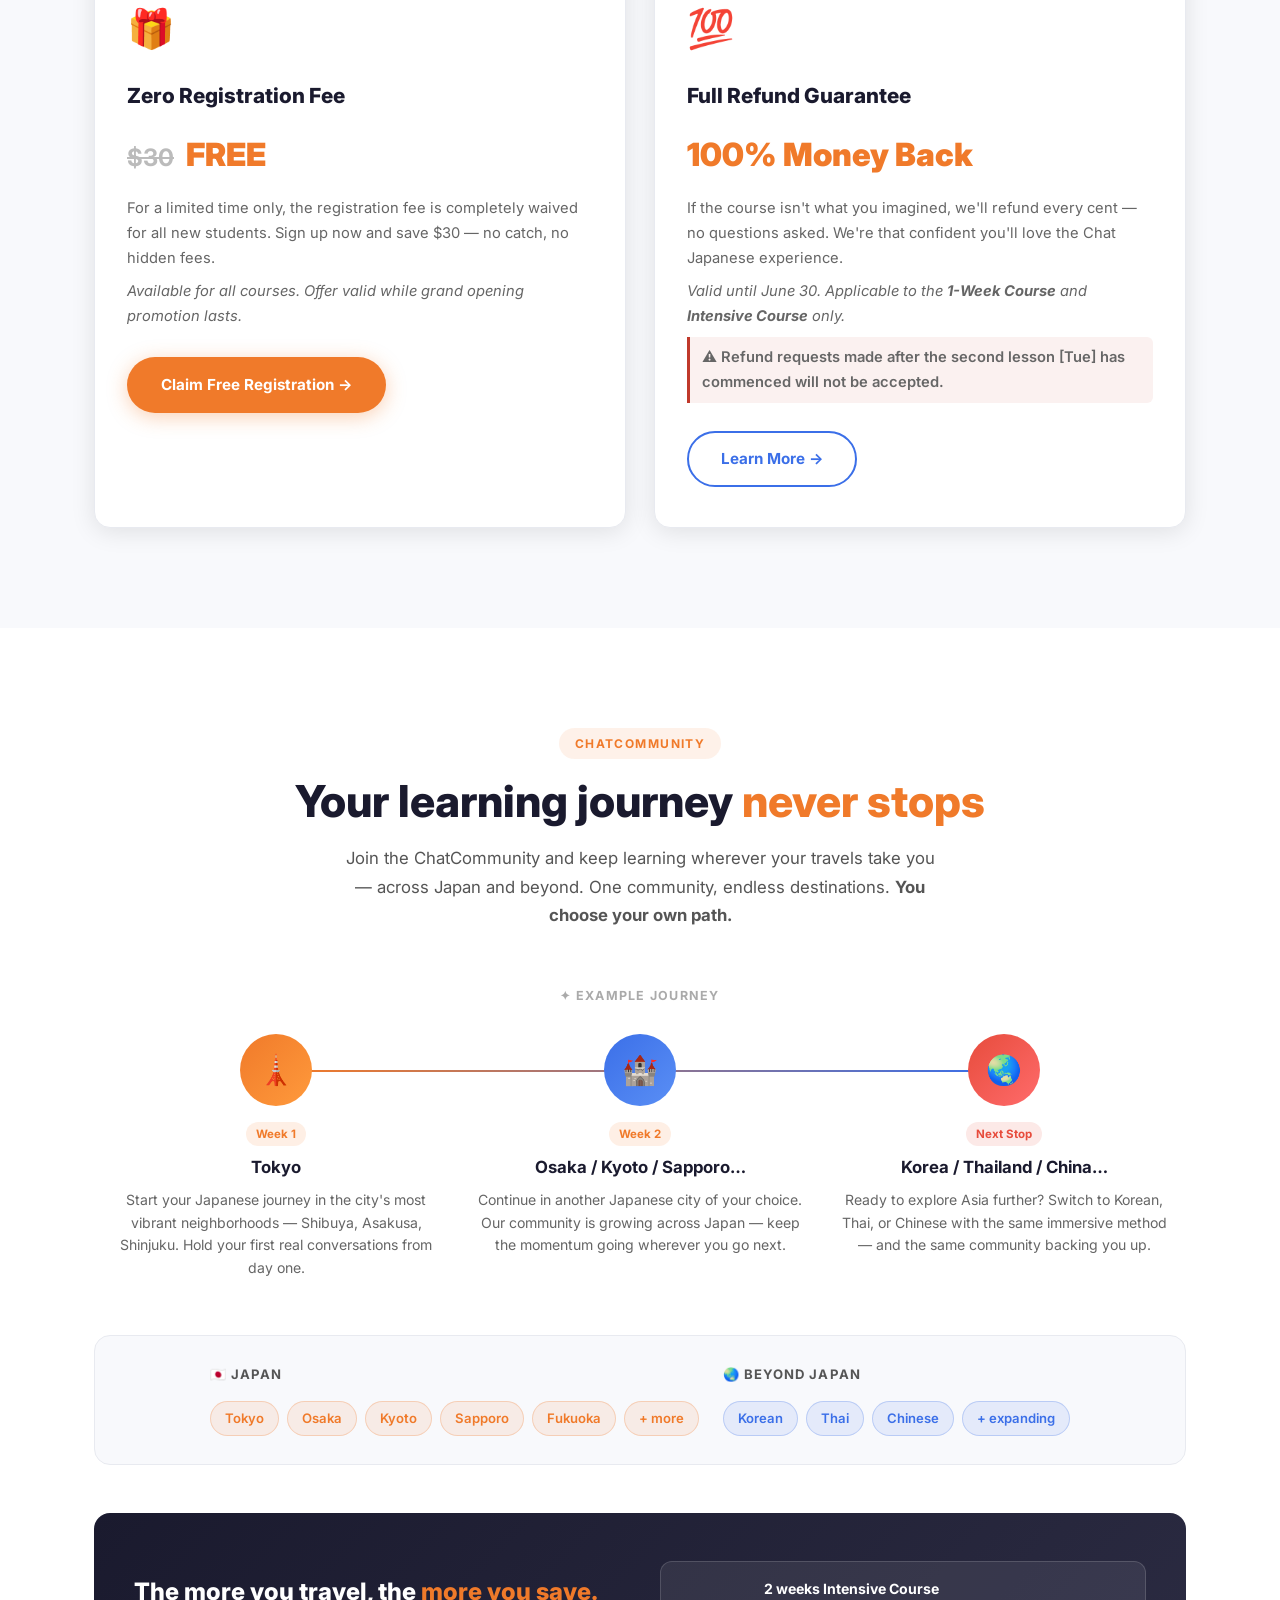
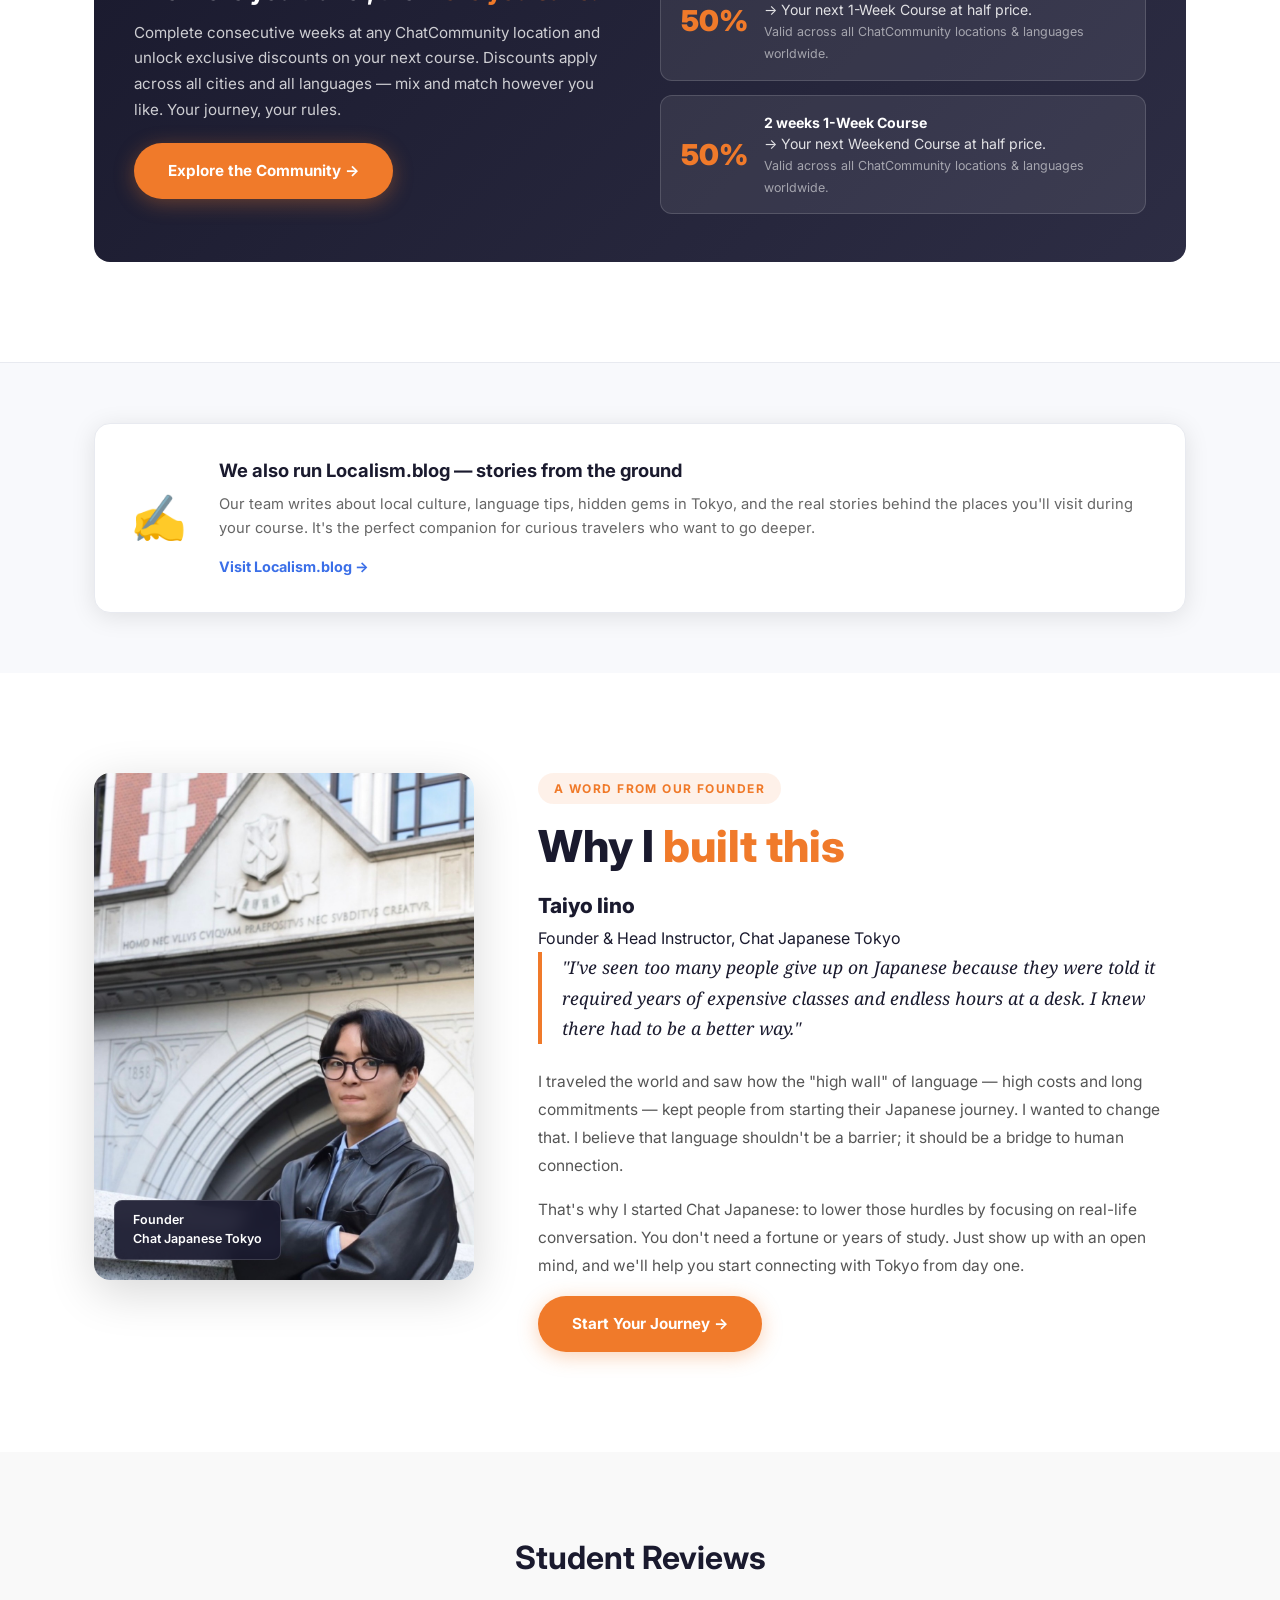
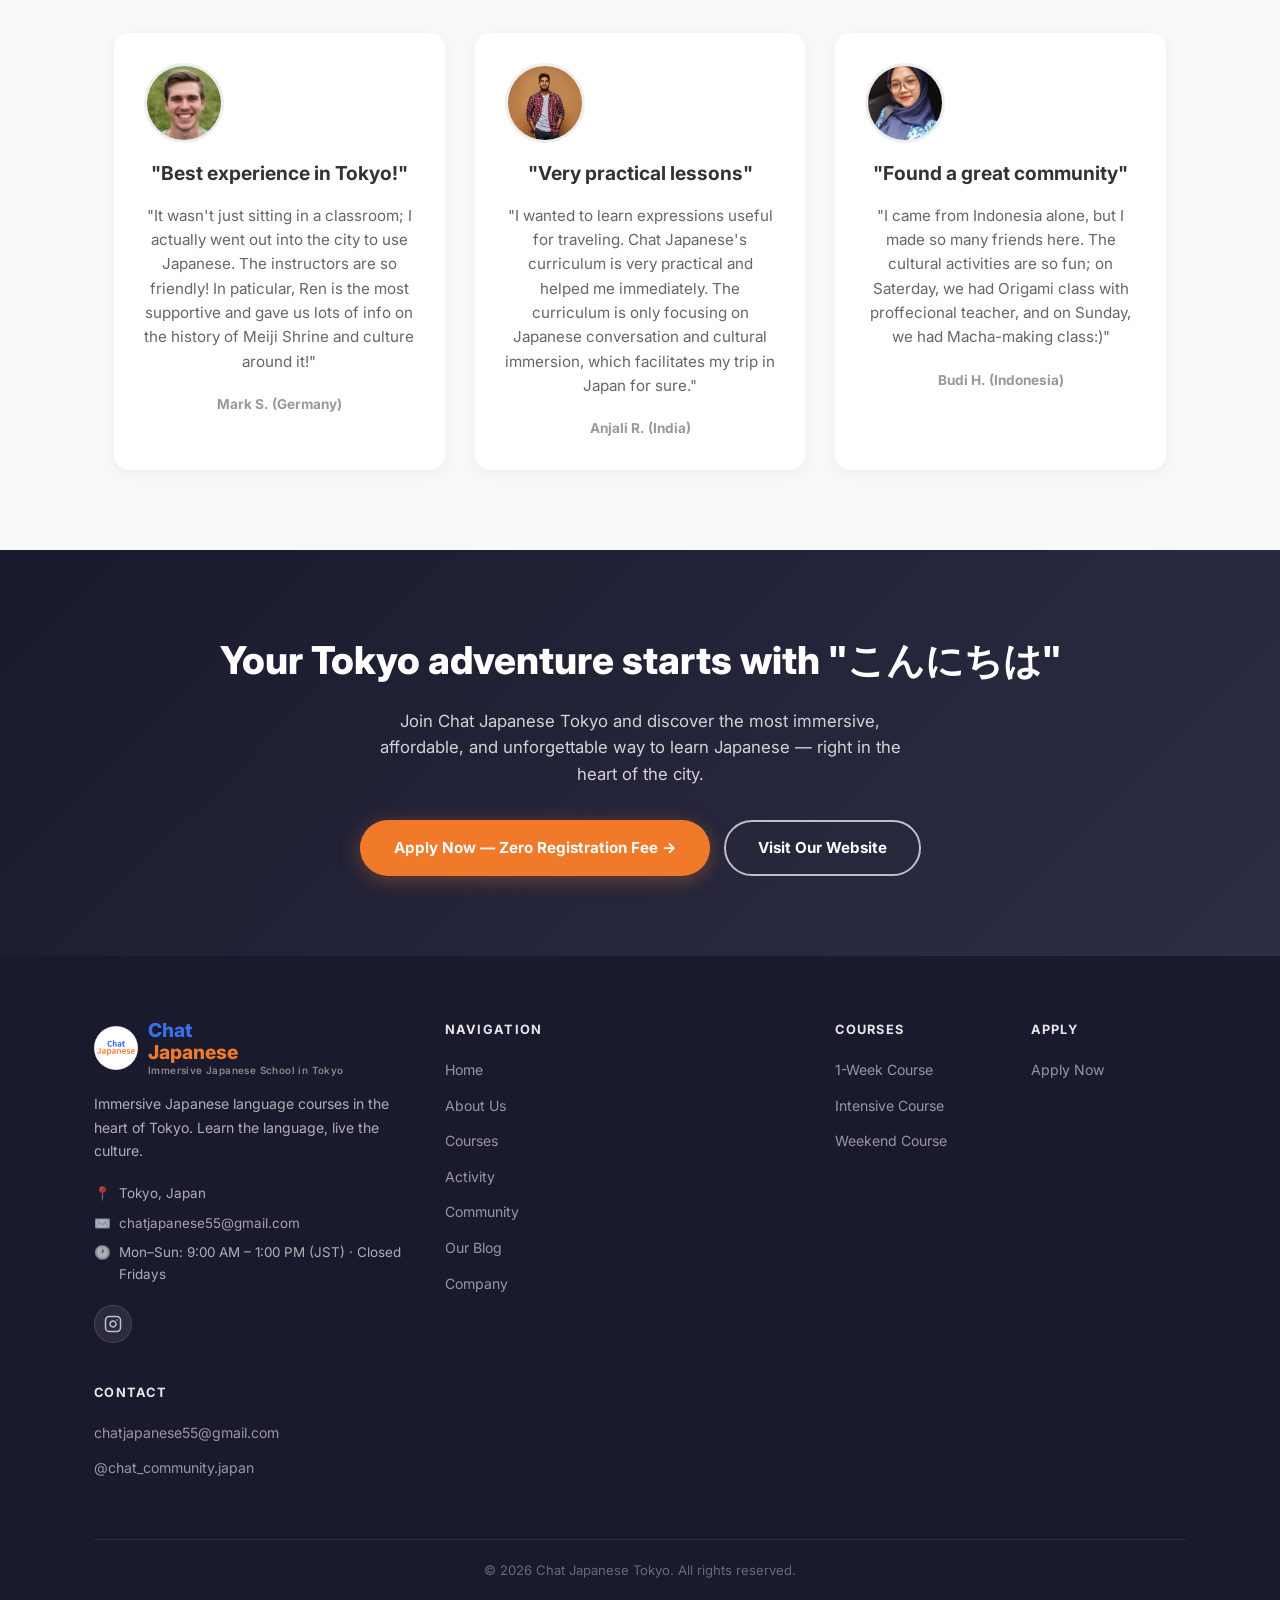
==== commit 7bf952dd: "Update index.html" ====
--- a/index.html
+++ b/index.html
@@ -609,7 +609,7 @@
           <img src="student1.jpg" alt="Student from Europe">
         </div>
         <h3>"Best experience in Tokyo!"</h3>
-        <p>"It wasn't just sitting in a classroom; I actually went out into the city to use Japanese. The instructors are so friendly!"</p>
+        <p>"It wasn't just sitting in a classroom; I actually went out into the city to use Japanese. The instructors are so friendly! In paticular, Ren is the most supportive and gave us lots of info on the history of Meiji Shrine and culture around it!"</p>
         <span class="student-name">Mark S. (Germany)</span>
       </div>
 
@@ -618,7 +618,7 @@
           <img src="student2.jpg" alt="Student from India">
         </div>
         <h3>"Very practical lessons"</h3>
-        <p>"I wanted to learn expressions useful for work. Chat Japanese's curriculum is very practical and helped me immediately."</p>
+        <p>"I wanted to learn expressions useful for traveling. Chat Japanese's curriculum is very practical and helped me immediately. The curriculum is only focusing on Japanese conversation and cultural immersion, which facilitates my trip in Japan for sure."</p>
         <span class="student-name">Anjali R. (India)</span>
       </div>
 
@@ -627,7 +627,7 @@
           <img src="student3.jpg" alt="Student from Indonesia">
         </div>
         <h3>"Found a great community"</h3>
-        <p>"I came from Indonesia alone, but I made so many friends here. The cultural activities were especially fun!"</p>
+        <p>"I came from Indonesia alone, but I made so many friends here. The cultural activities are so fun; on Saterday, we had Origami class with proffecional teacher, and on Sunday, we had Macha-making class:)"</p>
         <span class="student-name">Budi H. (Indonesia)</span>
       </div>
 
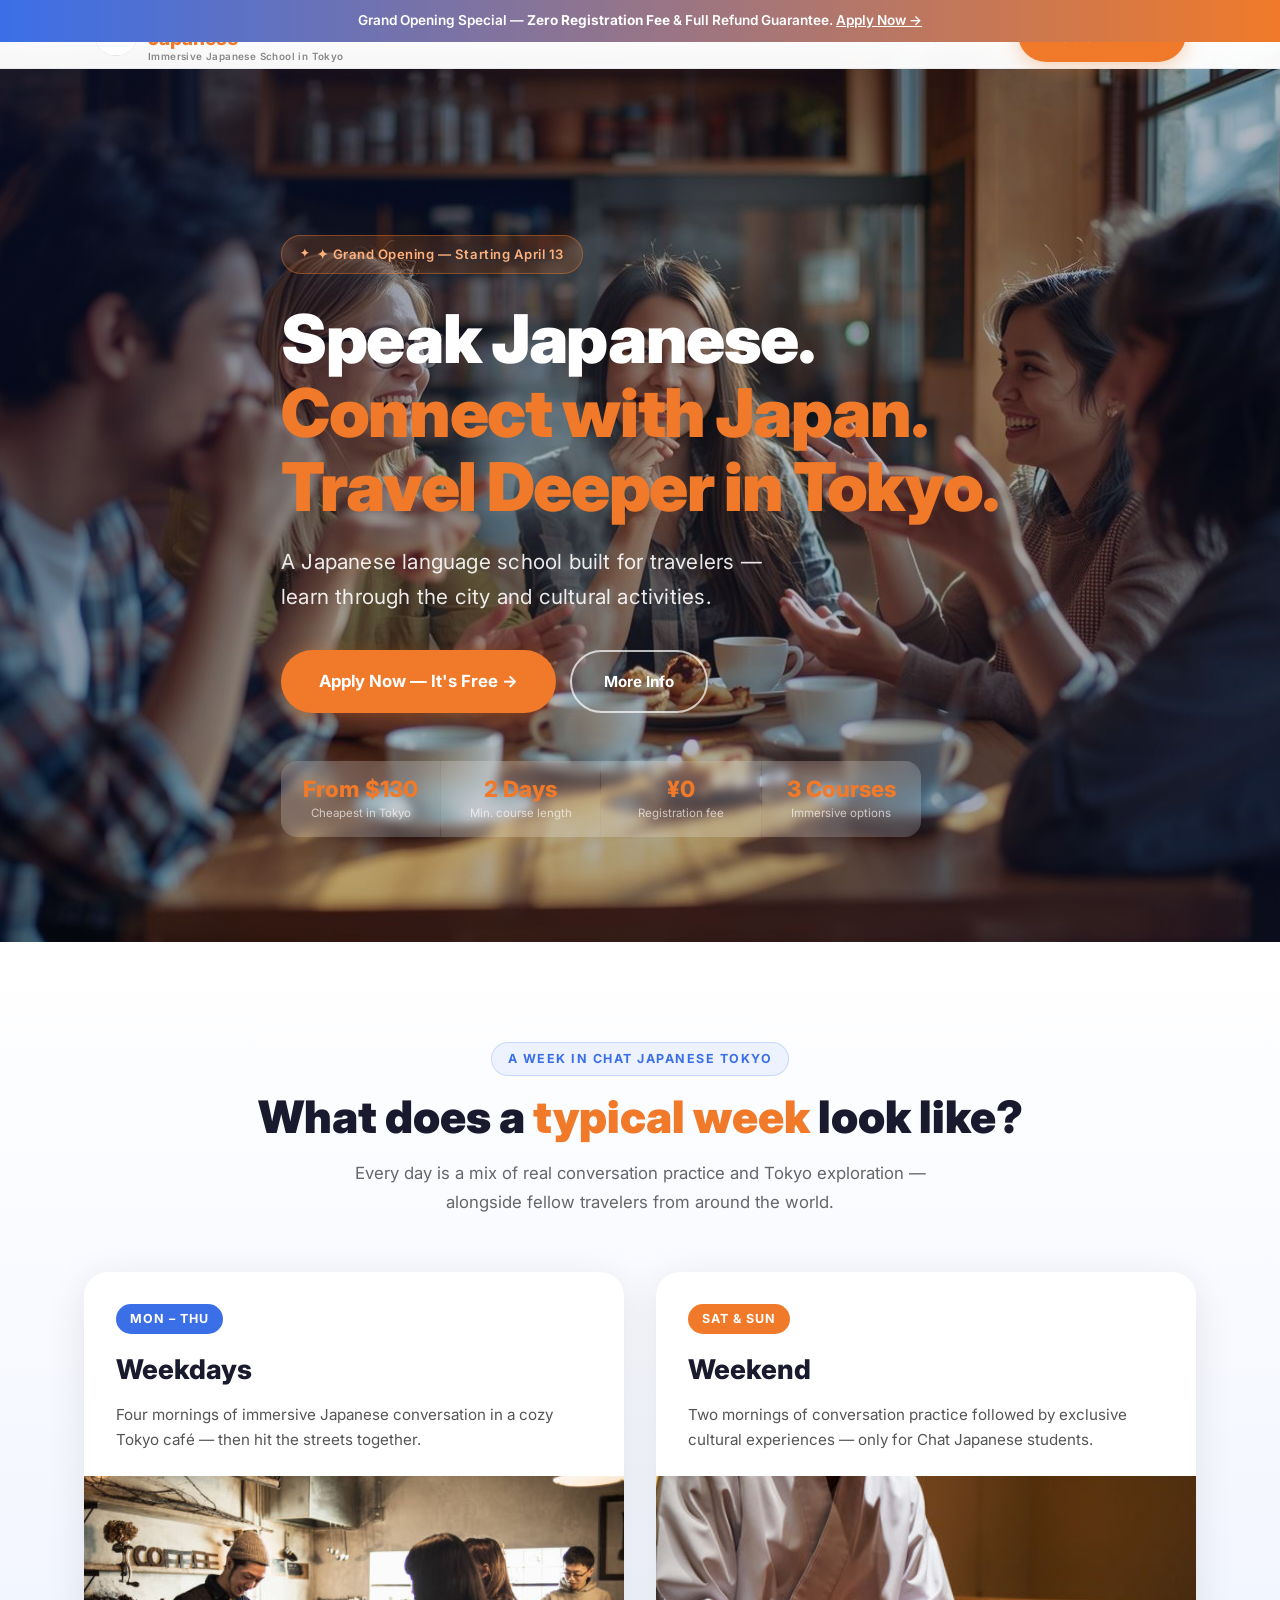
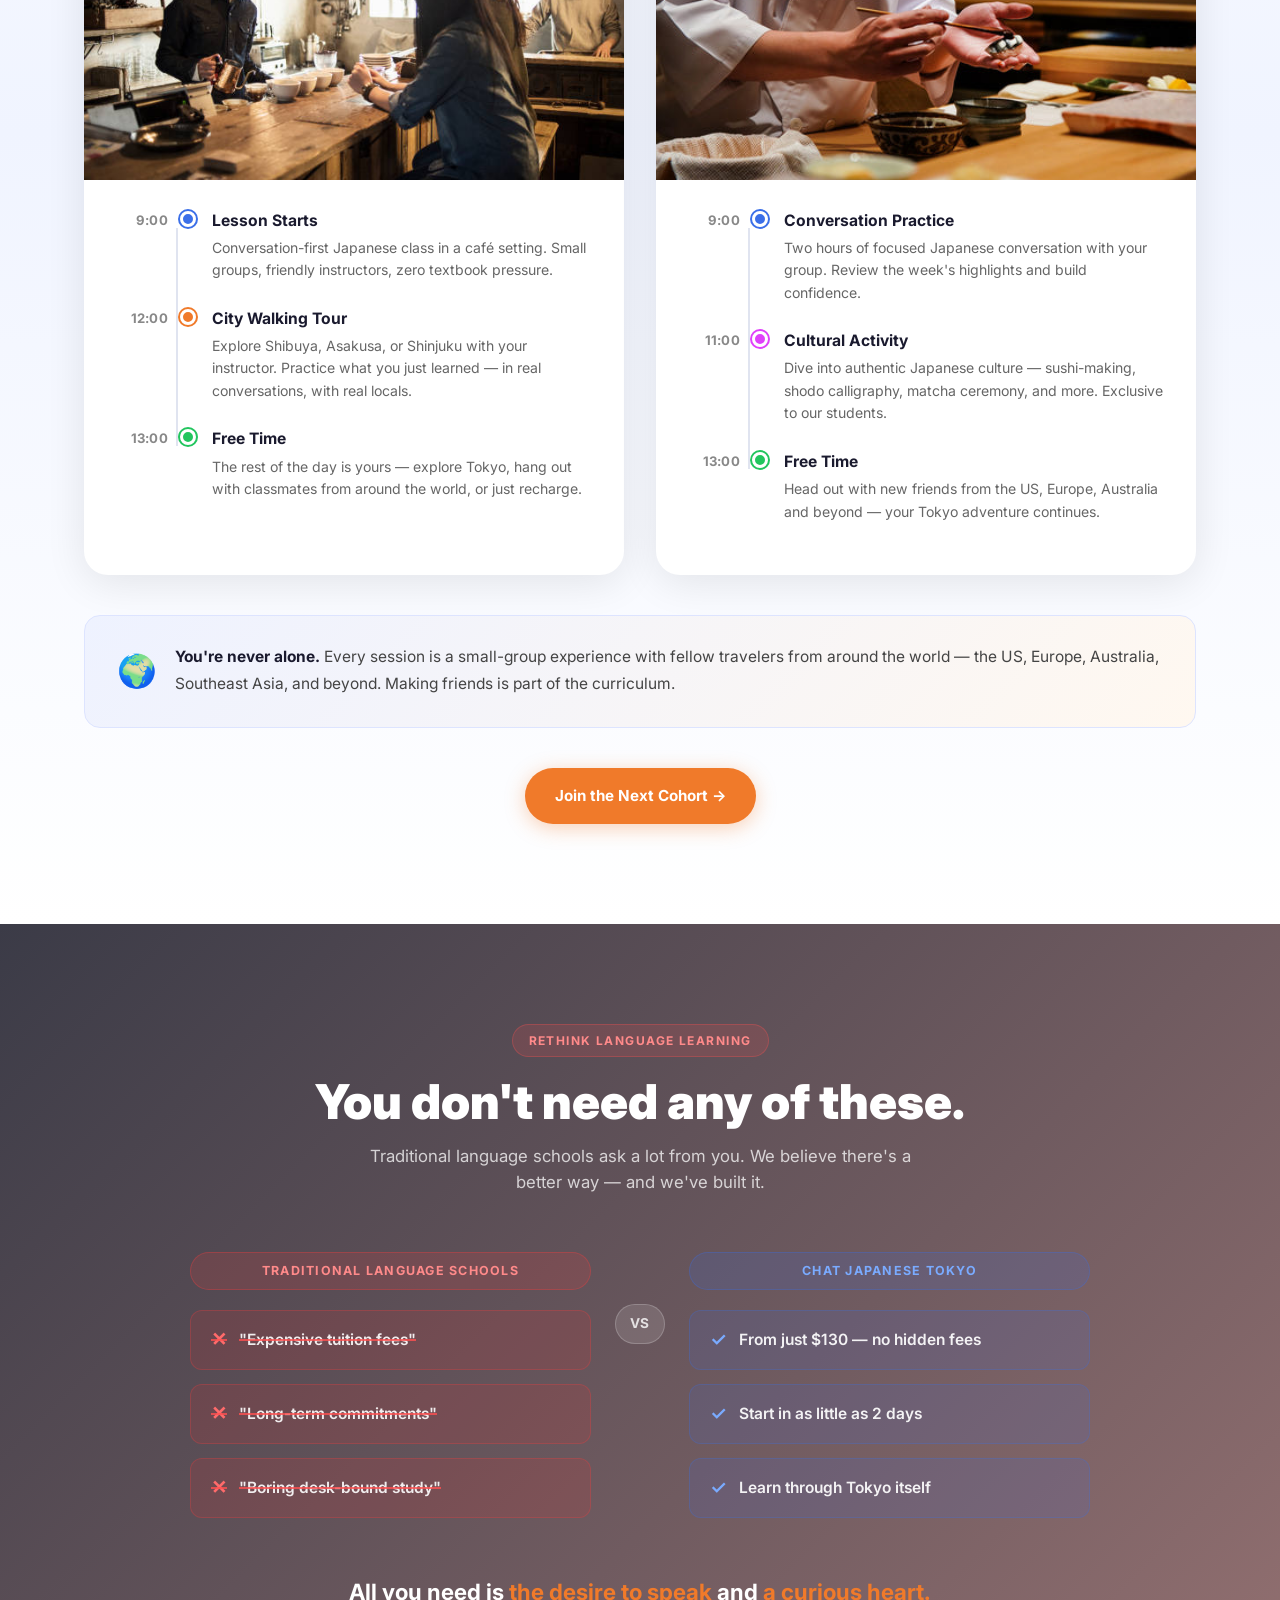
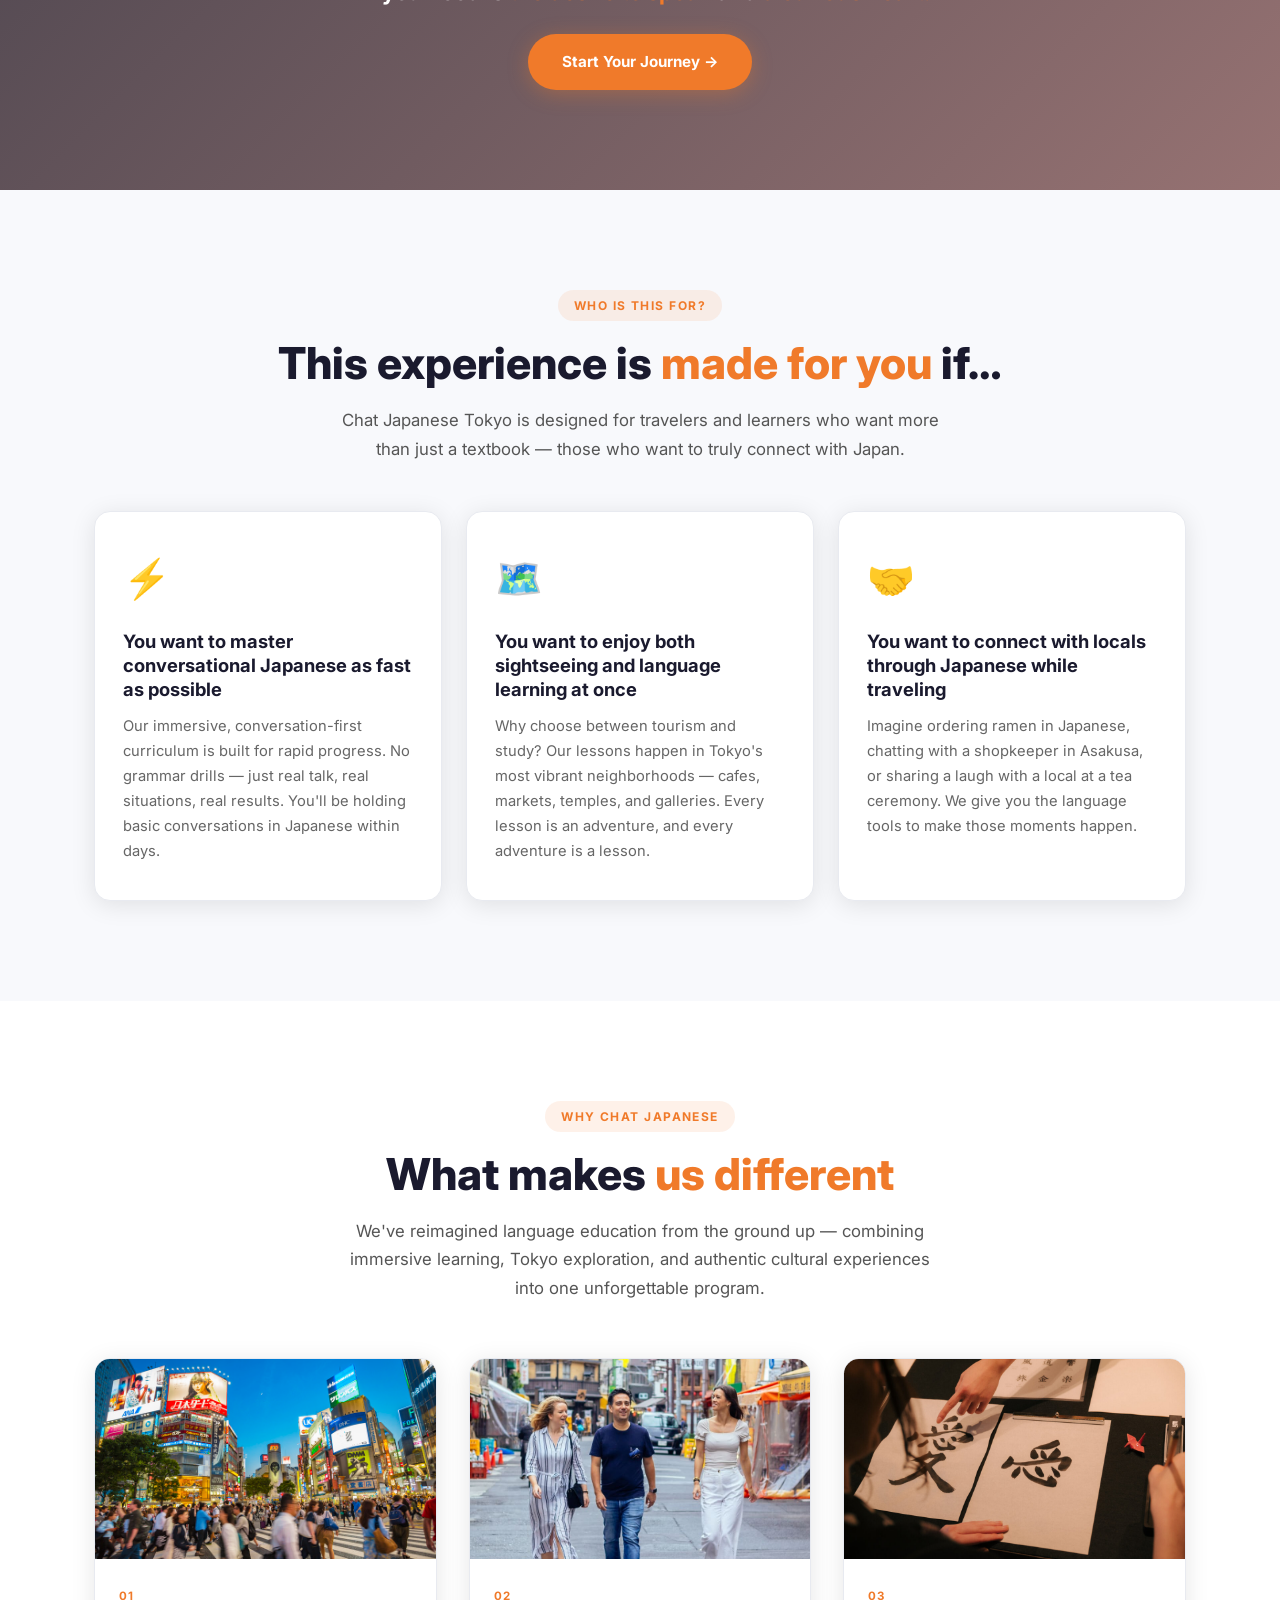
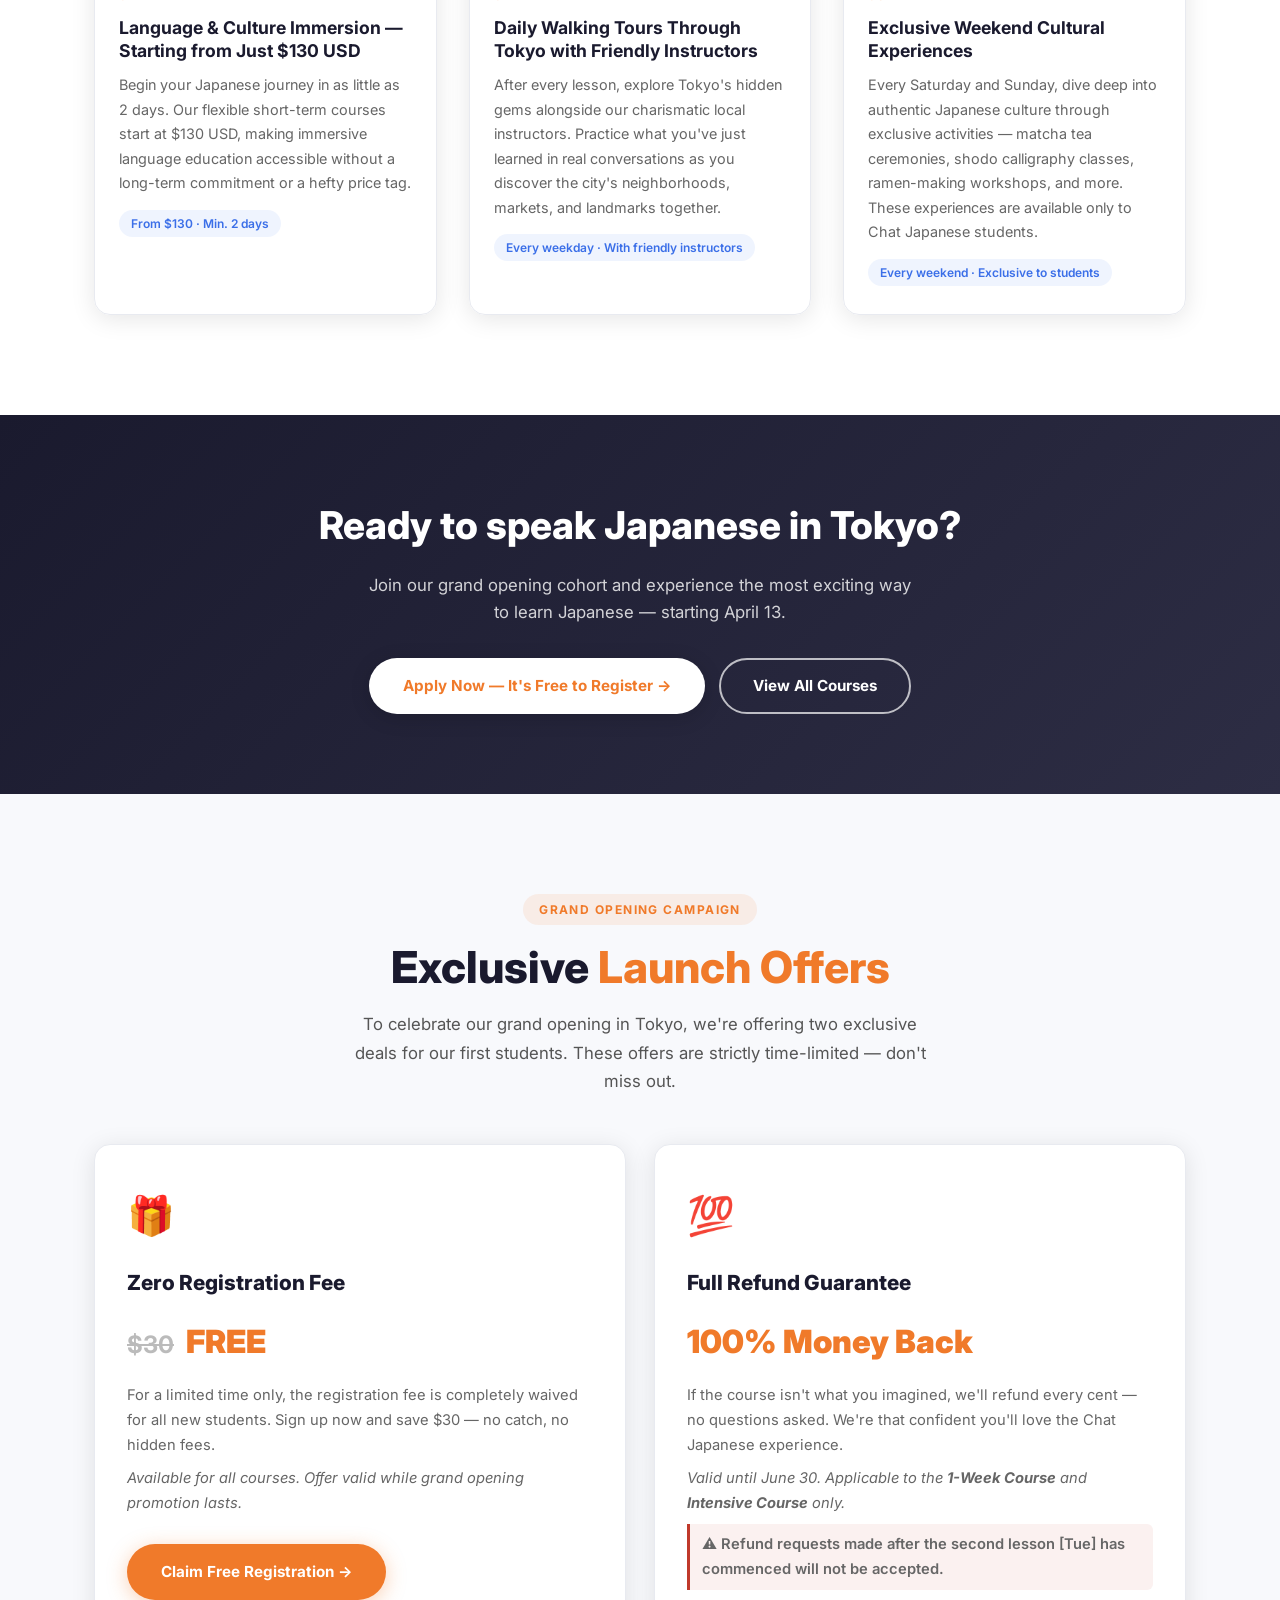
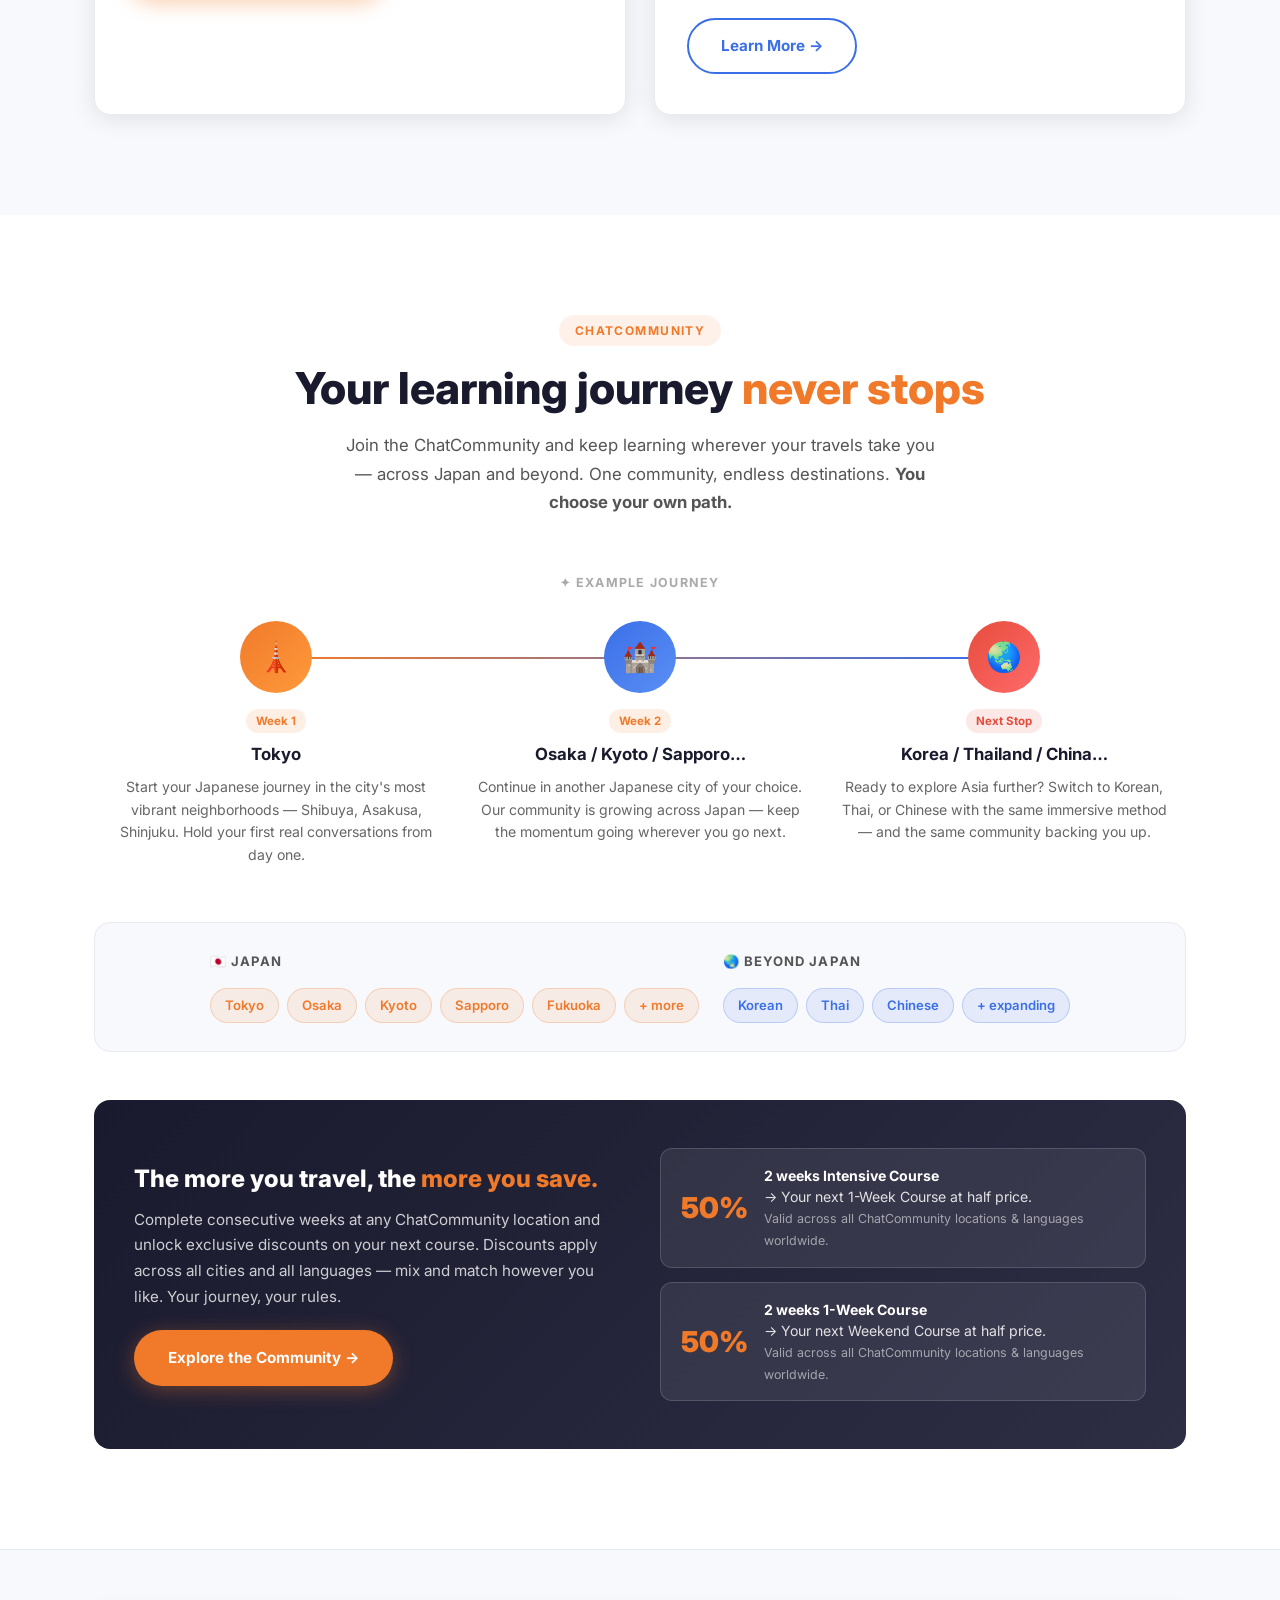
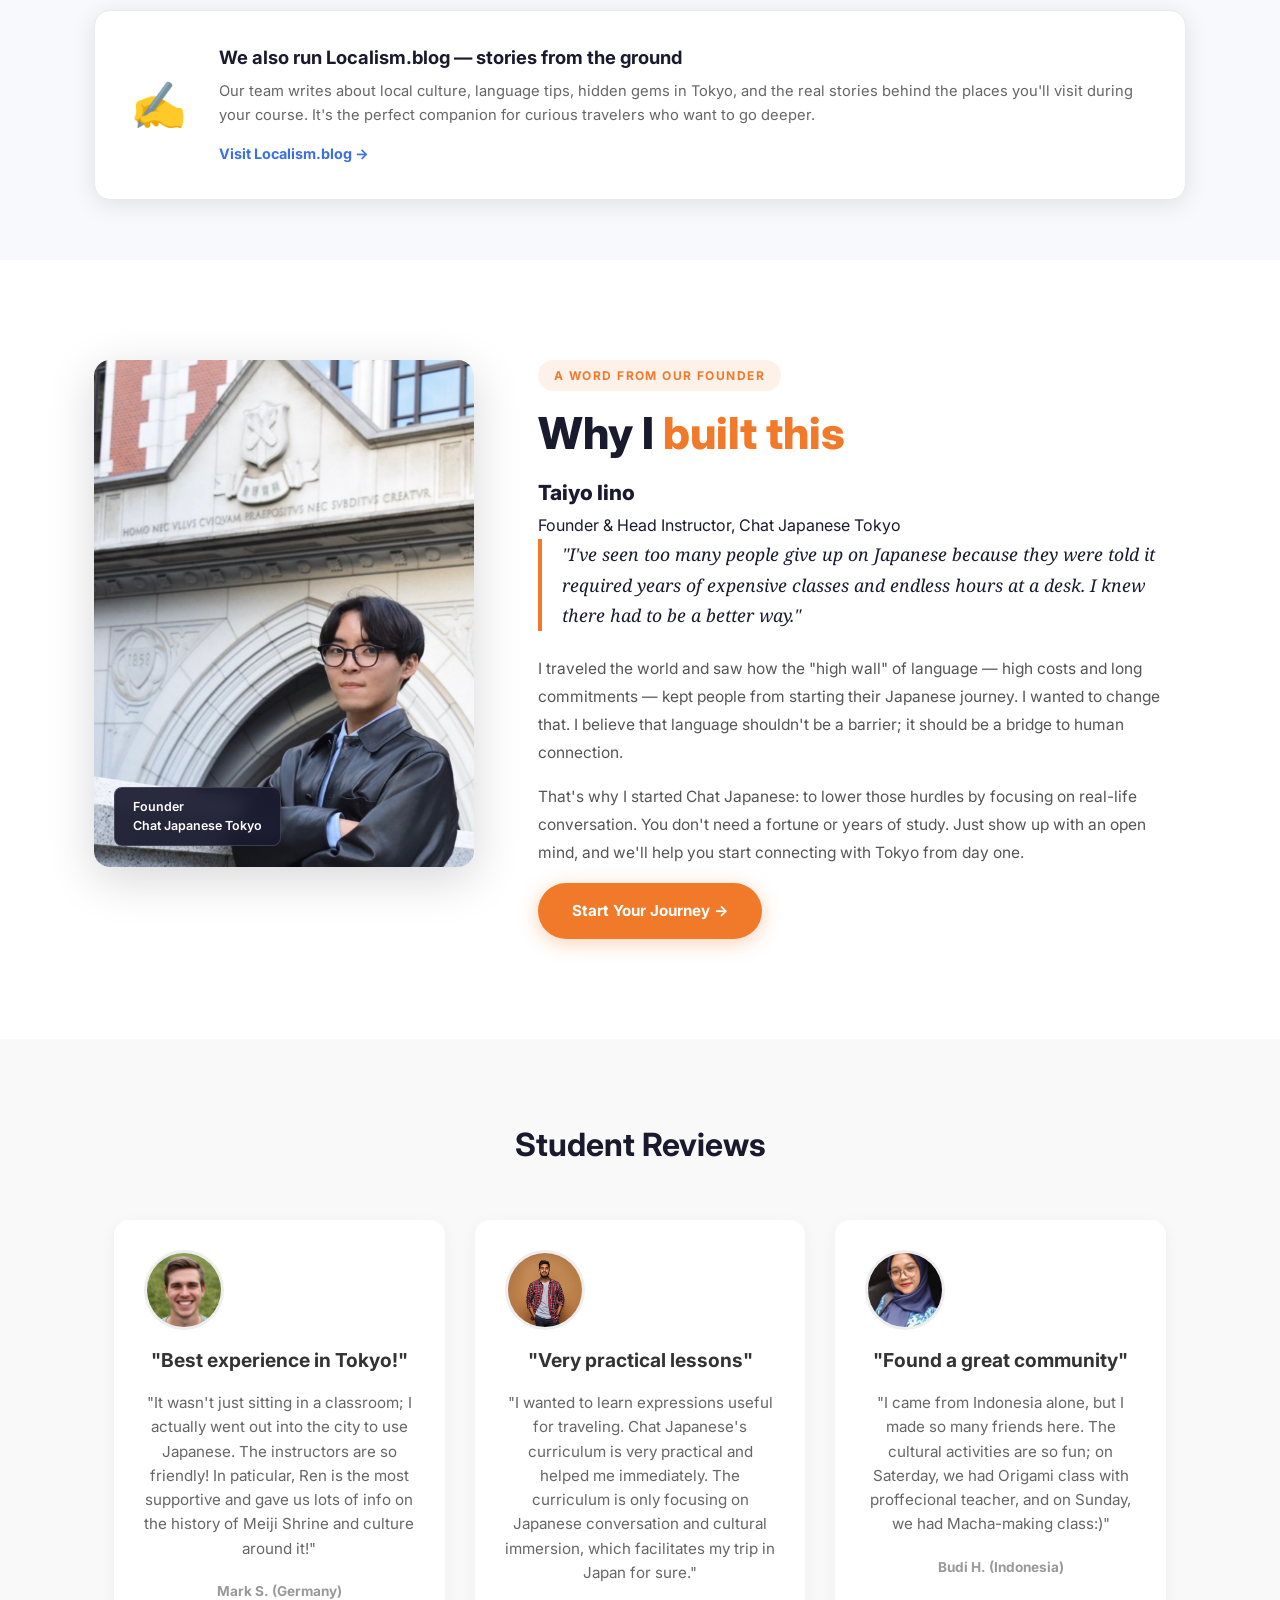
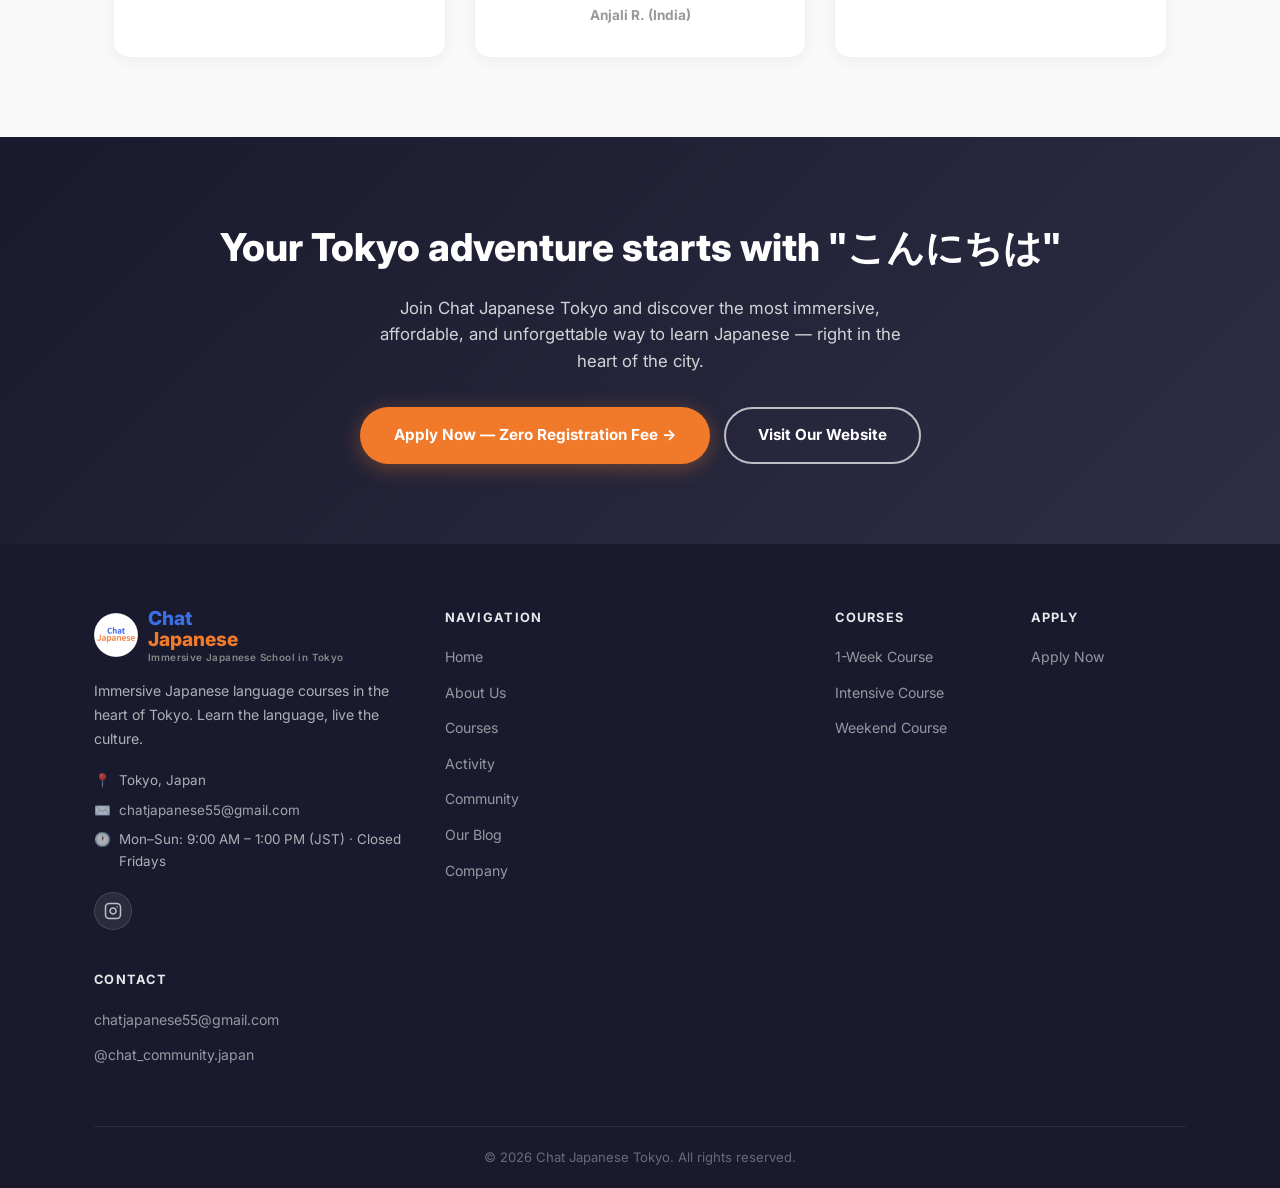
==== commit 0e5c39be: "Update index.html" ====
--- a/index.html
+++ b/index.html
@@ -162,20 +162,6 @@
     </section>
  <body>
    
-<!-- ===== No.1 Connective Language School ===== -->
- <section id="award-section" class="award-section">
-  <div class="overlay"></div> <div class="container">
-    
-    <h2 class="award-title">Connective Language School</h2>
-    <p class="award-subtitle">No.1 in Student Satisfaction</p>
-    
-    <p class="description">
-      We prioritize genuine "connections" that go beyond traditional language education. 
-      Thanks to the high praise from our students, we have been ranked <span class="highlight">No.1</span> in customer satisfaction within our category.
-    </p>
-  </div>　
-</section>
-   
 <!-- ===== A WEEK IN CHAT JAPANESE TOKYO ===== -->
 <section class="week-section" id="week" aria-labelledby="week-title">
   <div class="container">
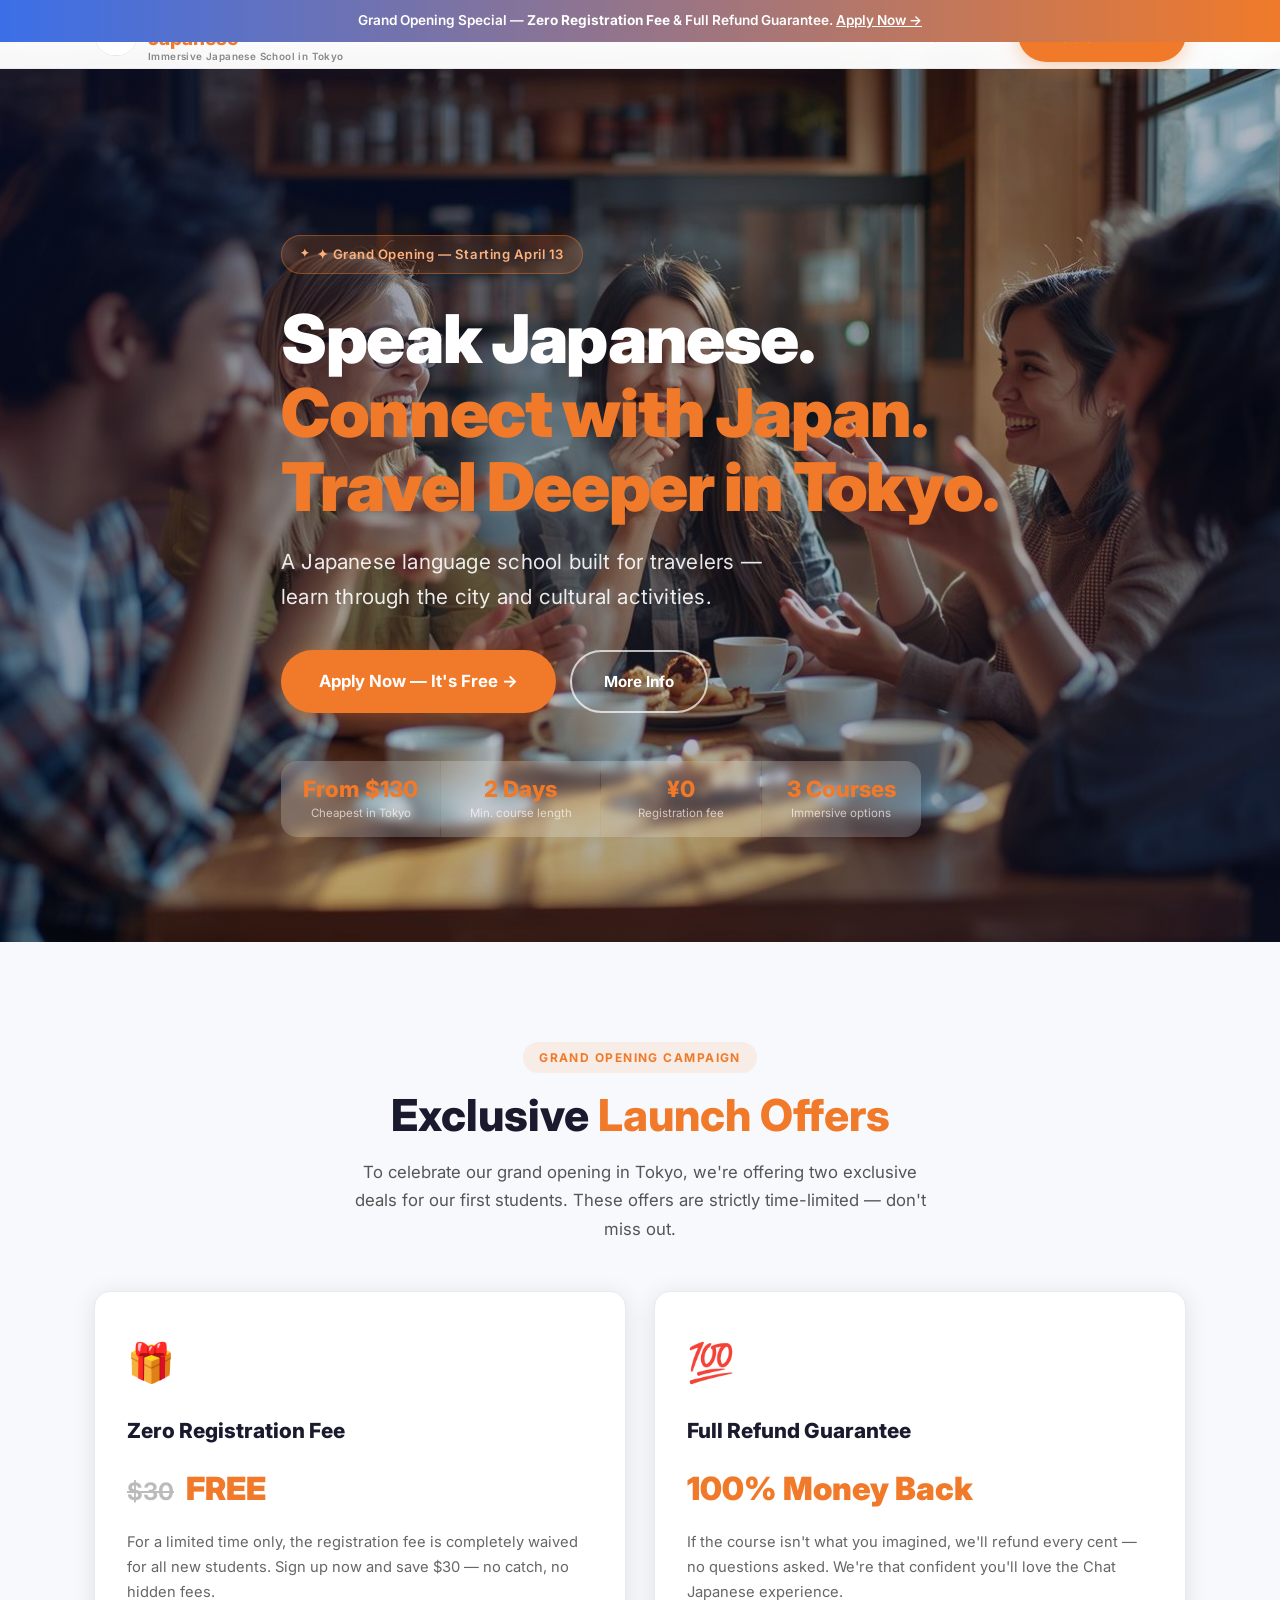
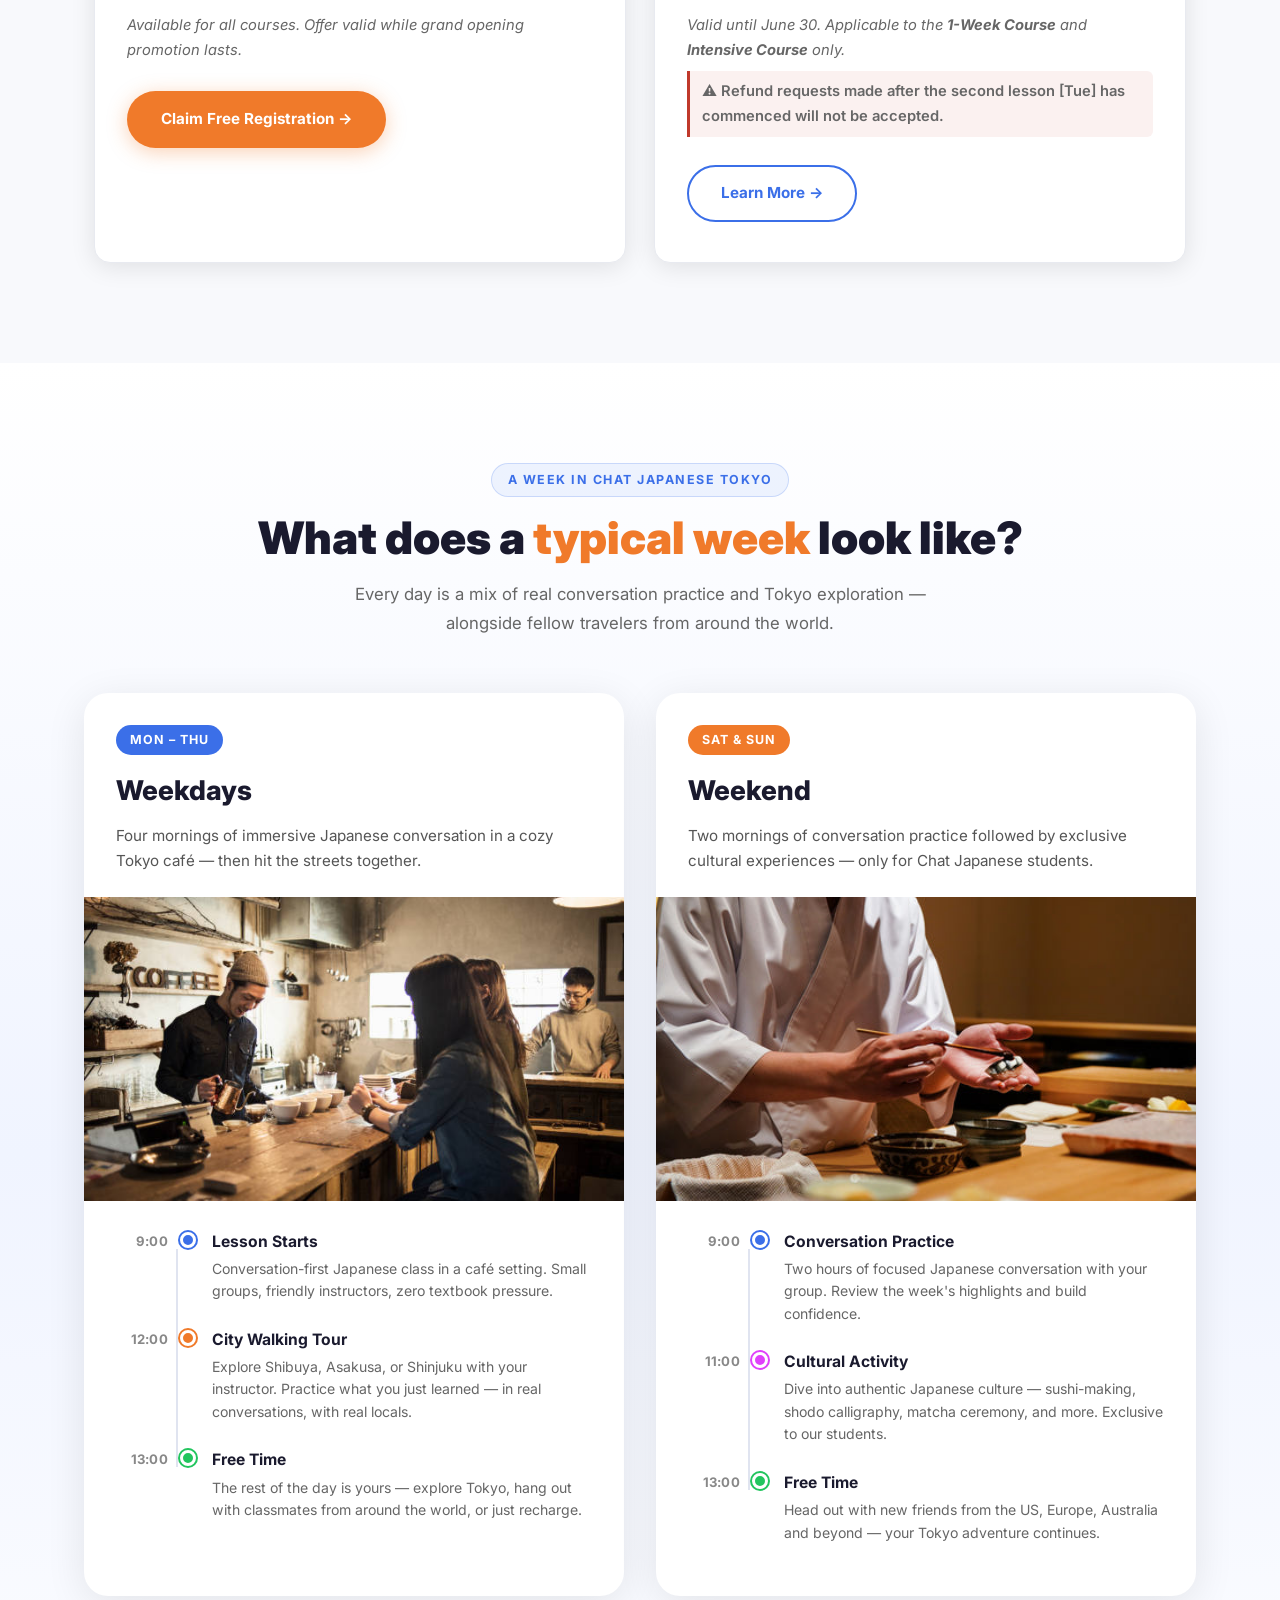
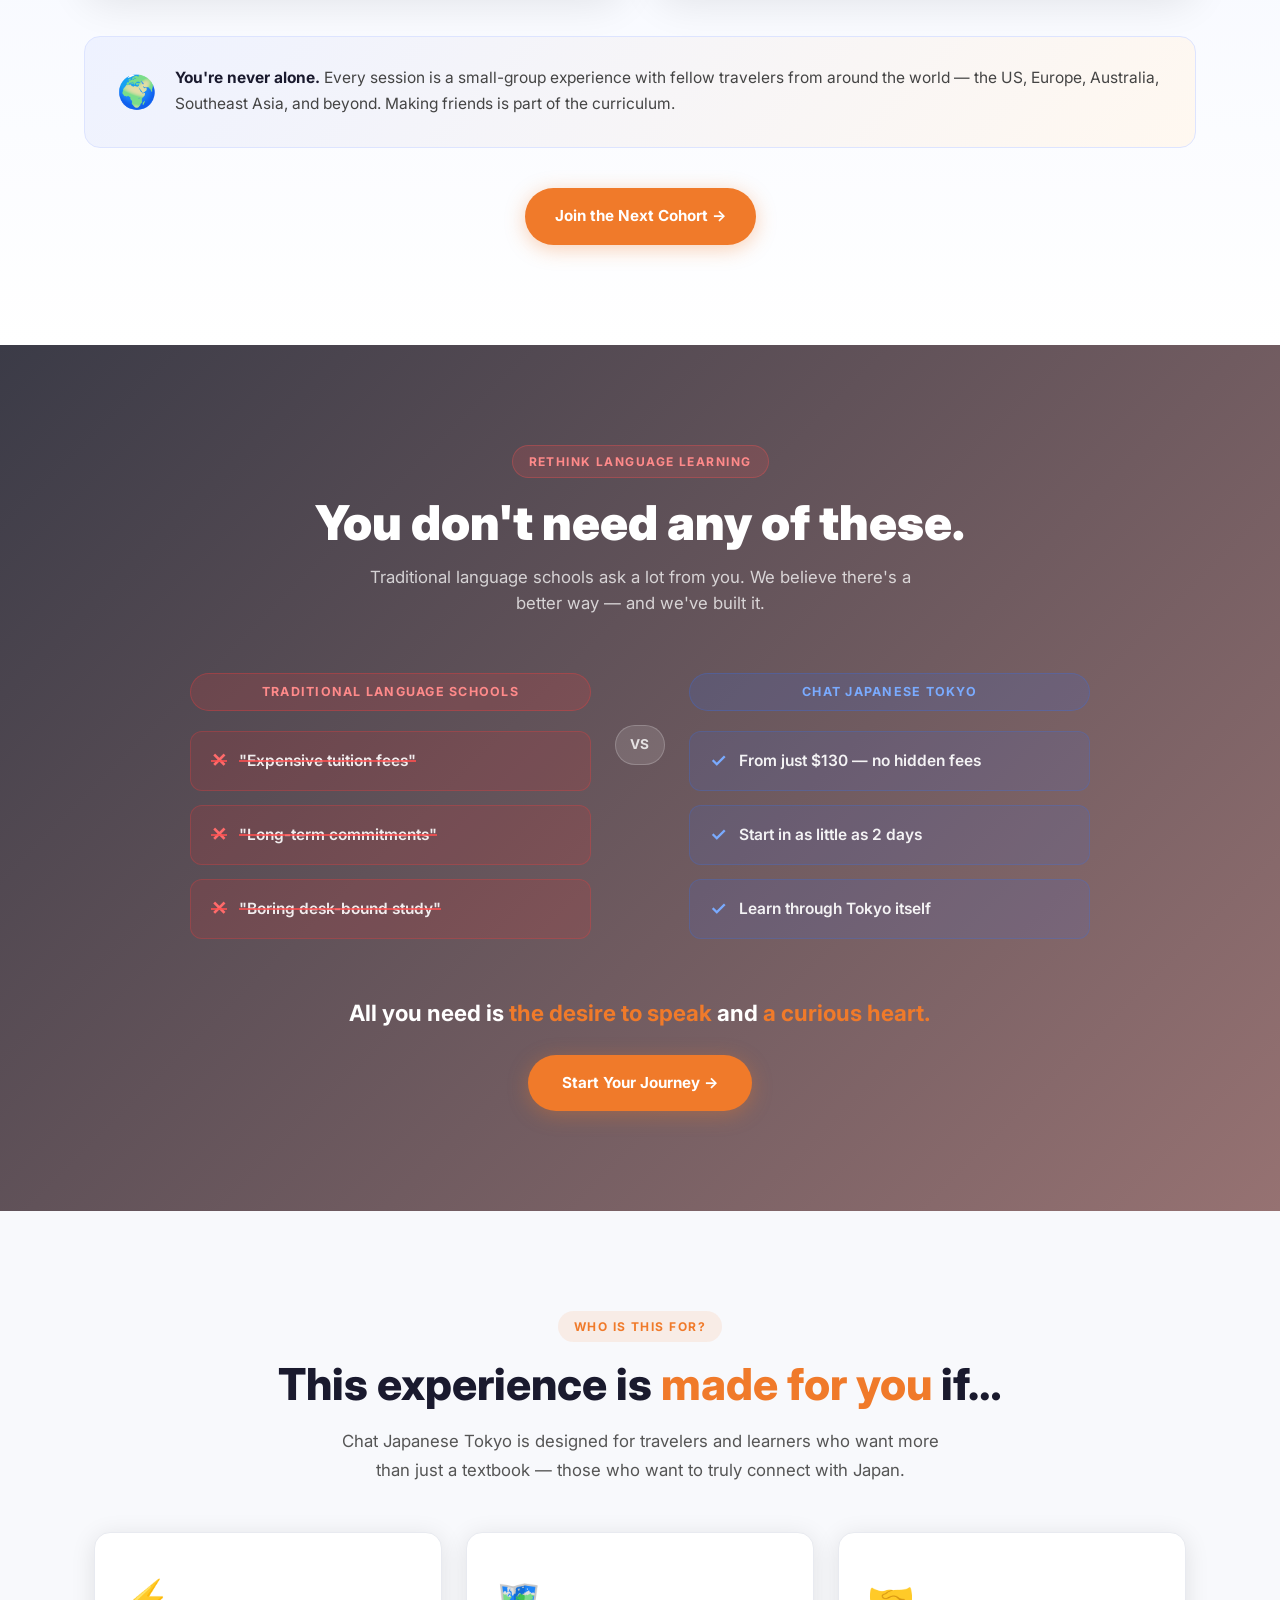
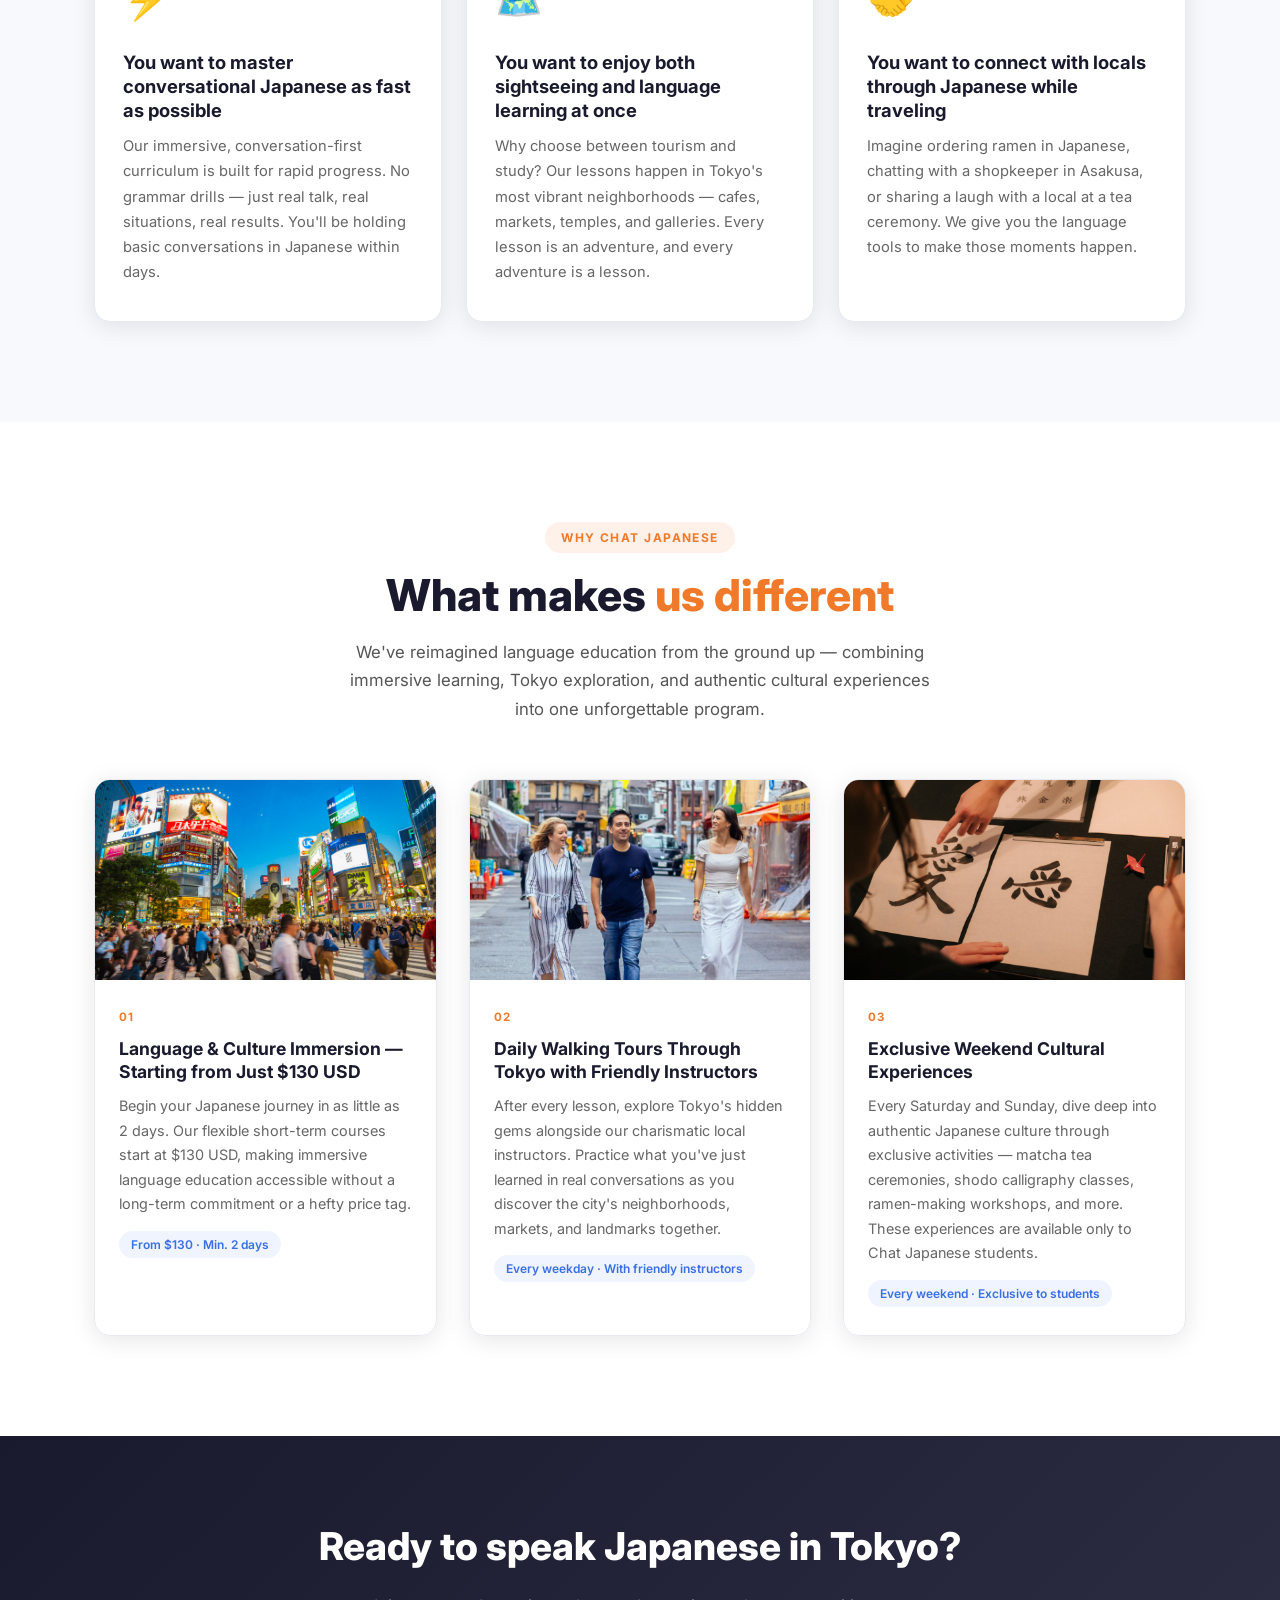
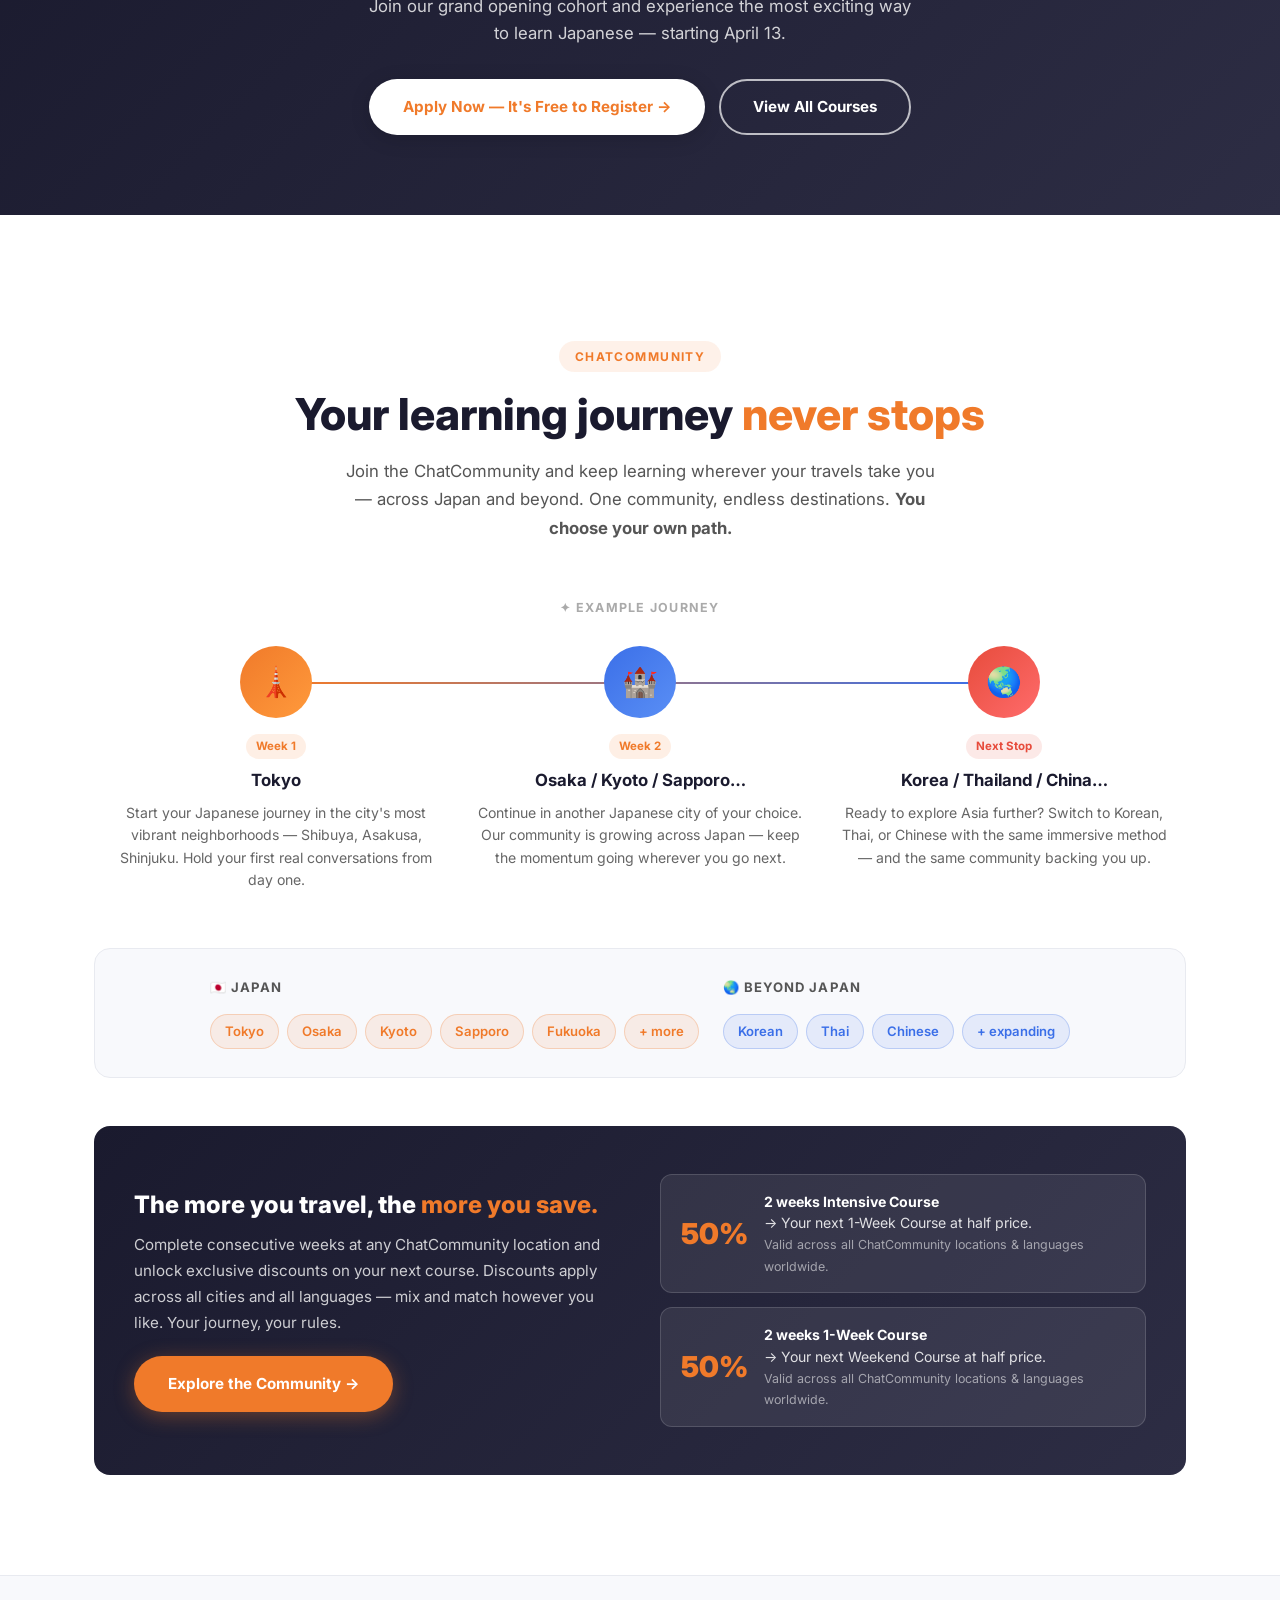
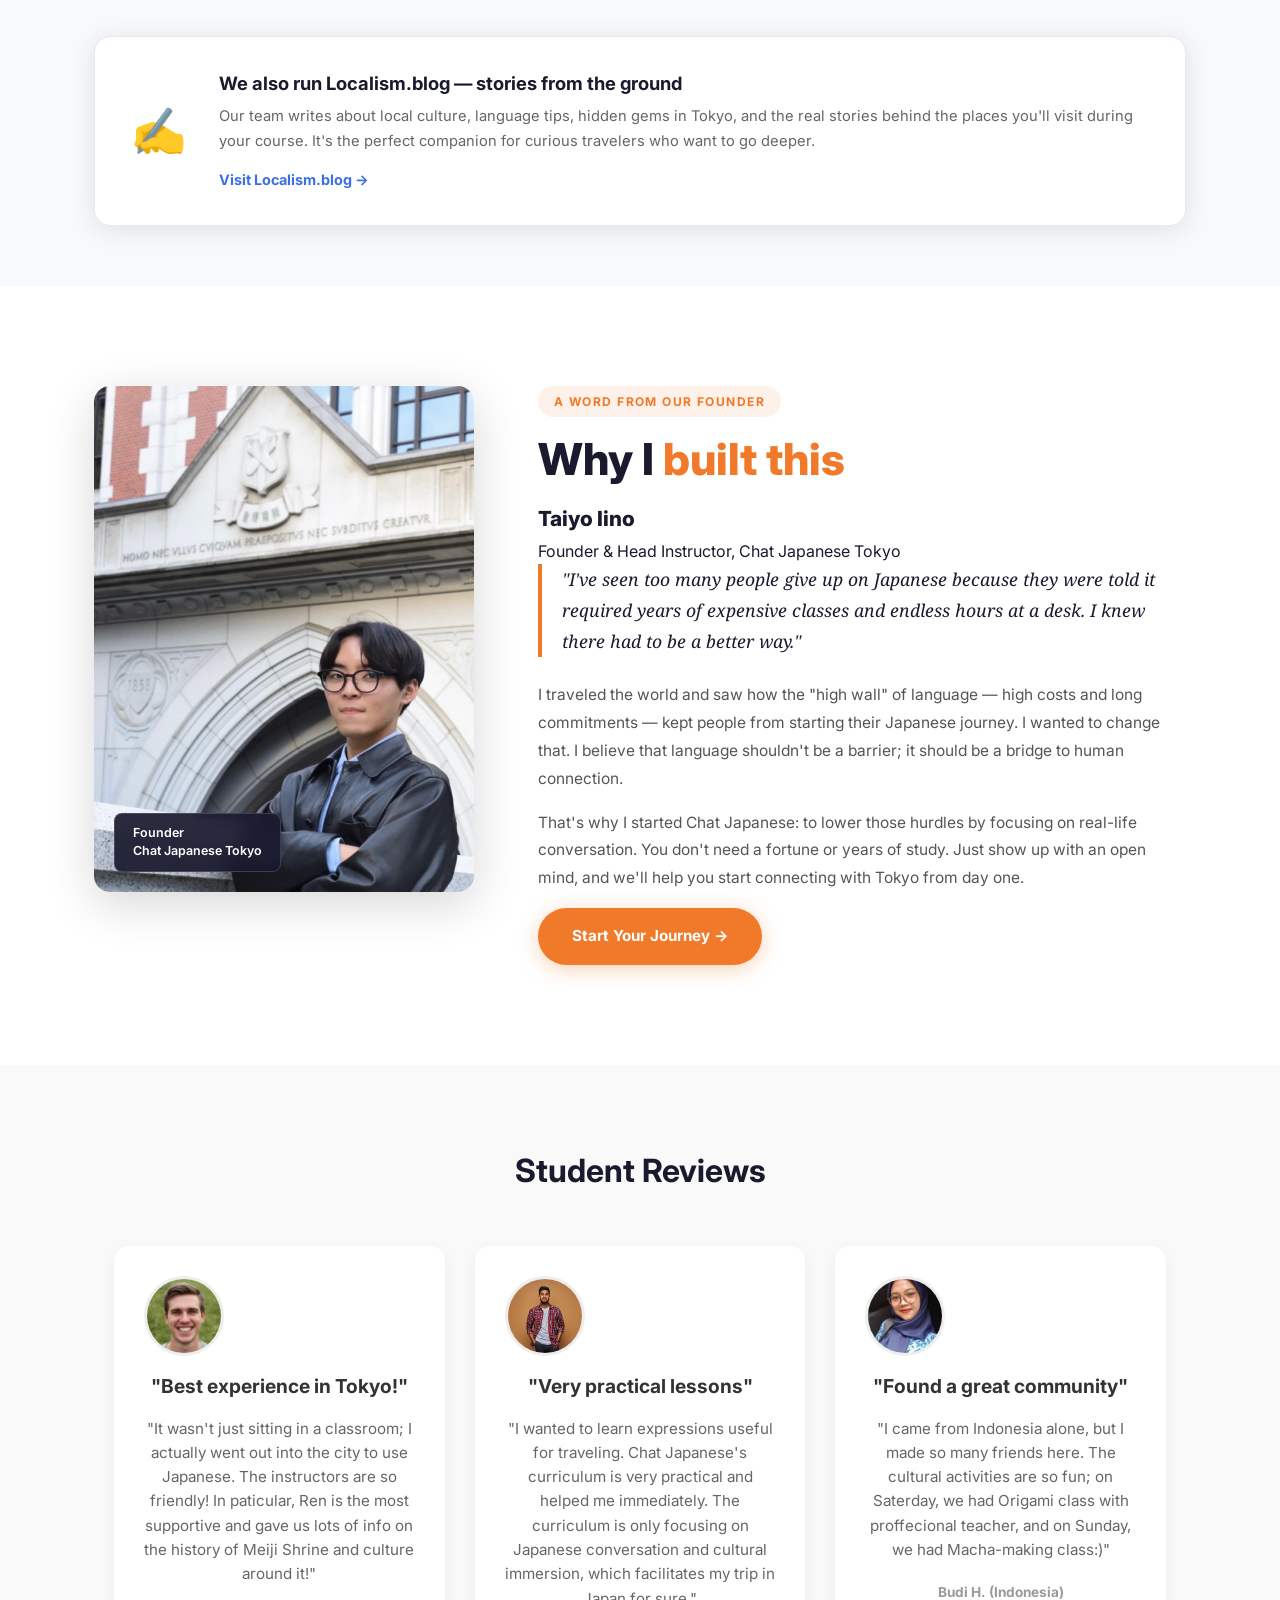
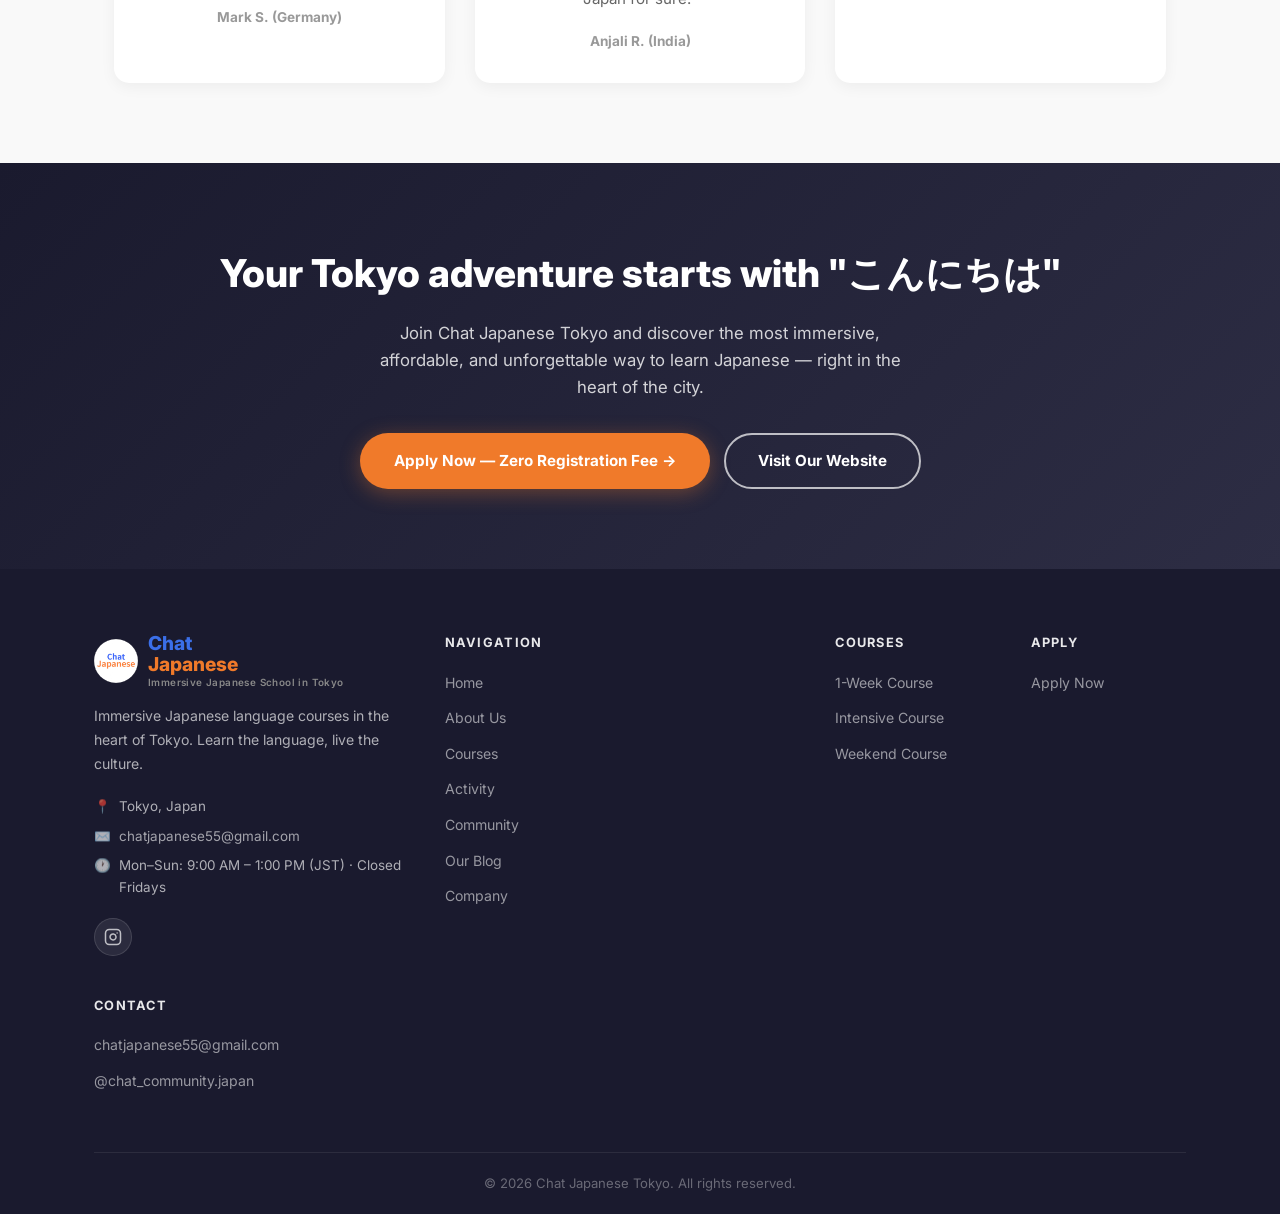
==== commit 04954f35: "Update index.html" ====
--- a/index.html
+++ b/index.html
@@ -161,7 +161,44 @@
       </div>
     </section>
  <body>
-   
+    <!-- ===== CAMPAIGN ===== -->
+    <section class="campaign" id="campaign" aria-labelledby="campaign-title">
+      <div class="container">
+        <div class="text-center fade-up">
+          <span class="section-label">Grand Opening Campaign</span>
+          <h2 class="section-title" id="campaign-title">Exclusive <span>Launch Offers</span></h2>
+          <p class="section-sub">To celebrate our grand opening in Tokyo, we're offering two exclusive deals for our first students. These offers are strictly time-limited — don't miss out.</p>
+        </div>
+        <div class="campaign-grid">
+          <!-- Campaign 1 -->
+          <div class="campaign-card fade-up">
+            <div class="campaign-icon">🎁</div>
+            <h3>Zero Registration Fee</h3>
+            <div class="campaign-price">
+              <span class="price-old">$30</span>
+              <span class="price-new">FREE</span>
+            </div>
+            <p>For a limited time only, the registration fee is completely waived for all new students. Sign up now and save $30 — no catch, no hidden fees.</p>
+            <p class="campaign-note">Available for all courses. Offer valid while grand opening promotion lasts.</p>
+            <a href="https://chat-japanese.com/apply/apply.html" target="_blank" rel="noopener" class="btn btn-primary" style="margin-top:20px;">Claim Free Registration →</a>
+          </div>
+
+          <!-- Campaign 2 -->
+          <div class="campaign-card fade-up">
+            <div class="campaign-icon">💯</div>
+            <h3>Full Refund Guarantee</h3>
+            <div class="campaign-price">
+              <span class="price-new">100% Money Back</span>
+            </div>
+            <p>If the course isn't what you imagined, we'll refund every cent — no questions asked. We're that confident you'll love the Chat Japanese experience.</p>
+            <p class="campaign-note">Valid until June 30. Applicable to the <strong>1-Week Course</strong> and <strong>Intensive Course</strong> only.</p>
+            <p class="campaign-refund-note">⚠ Refund requests made after the second lesson [Tue] has commenced will not be accepted.</p>
+            <a href="https://www.chat-japanese.com/" target="_blank" rel="noopener" class="btn btn-secondary" style="margin-top:20px;">Learn More →</a>
+          </div>
+        </div>
+      </div>
+    </section>
+
 <!-- ===== A WEEK IN CHAT JAPANESE TOKYO ===== -->
 <section class="week-section" id="week" aria-labelledby="week-title">
   <div class="container">
@@ -410,46 +447,7 @@
           <a href="https://chat-japanese.com/#courses" target="_blank" rel="noopener" class="btn btn-outline-white">View All Courses</a>
         </div>
       </div>
-    </section>
-
-    <!-- ===== CAMPAIGN ===== -->
-    <section class="campaign" id="campaign" aria-labelledby="campaign-title">
-      <div class="container">
-        <div class="text-center fade-up">
-          <span class="section-label">Grand Opening Campaign</span>
-          <h2 class="section-title" id="campaign-title">Exclusive <span>Launch Offers</span></h2>
-          <p class="section-sub">To celebrate our grand opening in Tokyo, we're offering two exclusive deals for our first students. These offers are strictly time-limited — don't miss out.</p>
-        </div>
-        <div class="campaign-grid">
-          <!-- Campaign 1 -->
-          <div class="campaign-card fade-up">
-            <div class="campaign-icon">🎁</div>
-            <h3>Zero Registration Fee</h3>
-            <div class="campaign-price">
-              <span class="price-old">$30</span>
-              <span class="price-new">FREE</span>
-            </div>
-            <p>For a limited time only, the registration fee is completely waived for all new students. Sign up now and save $30 — no catch, no hidden fees.</p>
-            <p class="campaign-note">Available for all courses. Offer valid while grand opening promotion lasts.</p>
-            <a href="https://chat-japanese.com/apply/apply.html" target="_blank" rel="noopener" class="btn btn-primary" style="margin-top:20px;">Claim Free Registration →</a>
-          </div>
-
-          <!-- Campaign 2 -->
-          <div class="campaign-card fade-up">
-            <div class="campaign-icon">💯</div>
-            <h3>Full Refund Guarantee</h3>
-            <div class="campaign-price">
-              <span class="price-new">100% Money Back</span>
-            </div>
-            <p>If the course isn't what you imagined, we'll refund every cent — no questions asked. We're that confident you'll love the Chat Japanese experience.</p>
-            <p class="campaign-note">Valid until June 30. Applicable to the <strong>1-Week Course</strong> and <strong>Intensive Course</strong> only.</p>
-            <p class="campaign-refund-note">⚠ Refund requests made after the second lesson [Tue] has commenced will not be accepted.</p>
-            <a href="https://www.chat-japanese.com/" target="_blank" rel="noopener" class="btn btn-secondary" style="margin-top:20px;">Learn More →</a>
-          </div>
-        </div>
-      </div>
-    </section>
-
+    </section>　
     <!-- ===== COMMUNITY SECTION ===== -->
     <section class="community-section" id="community" aria-labelledby="community-title">
       <div class="container">
--- a/style.css
+++ b/style.css
@@ -374,65 +374,6 @@
   color: rgba(255,255,255,0.65);
   margin-top: 4px;
   line-height: 1.3;
-}
-/* --- Connective Language School Award --- */
-.award-section {
-  padding: 80px 20px;
-  text-align: center;
-  background-image: url('award-shield.jpg');
-  background-size: cover;
-  background-position: center;
-  position: relative; /* 子要素の配置の基準 */
-  color: #fff;
-}
-
-/* 背景を暗くするオーバーレイ */
-.award-section .overlay {
-  position: absolute;
-  top: 0;
-  left: 0;
-  width: 100%;
-  height: 100%;
-  background-color: rgba(0, 0, 0, 0.6); /* 透明度を調整 */
-  z-index: 1;
-}
-
-.award-section .container {
-  max-width: 1000px;
-  margin: 0 auto;
-  position: relative;
-  z-index: 2; /* オーバーレイの上に表示 */
-}
-
-.award-image {
-  width: 120px;
-  margin-bottom: 15px;
-}
-
-.award-title {
-  font-size: 2.5rem;
-  font-weight: bold;
-  margin: 0 0 10px 0;
-}
-
-.award-subtitle {
-  font-size: 1.5rem;
-  font-weight: 600;
-  margin-bottom: 20px;
-  color: #fff;
-}
-
-.description {
-  max-width: 700px;
-  margin: 0 auto;
-  line-height: 1.8;
-  font-size: 1.1rem;
-}
-
-/* 黄色い「No.1」の設定 */
-.highlight {
-  color: #ffcc00; /* 鮮やかな黄色 */
-  font-weight: bold;
 }
 
 /* ---- Shared utilities (scoped to section) ---- */
